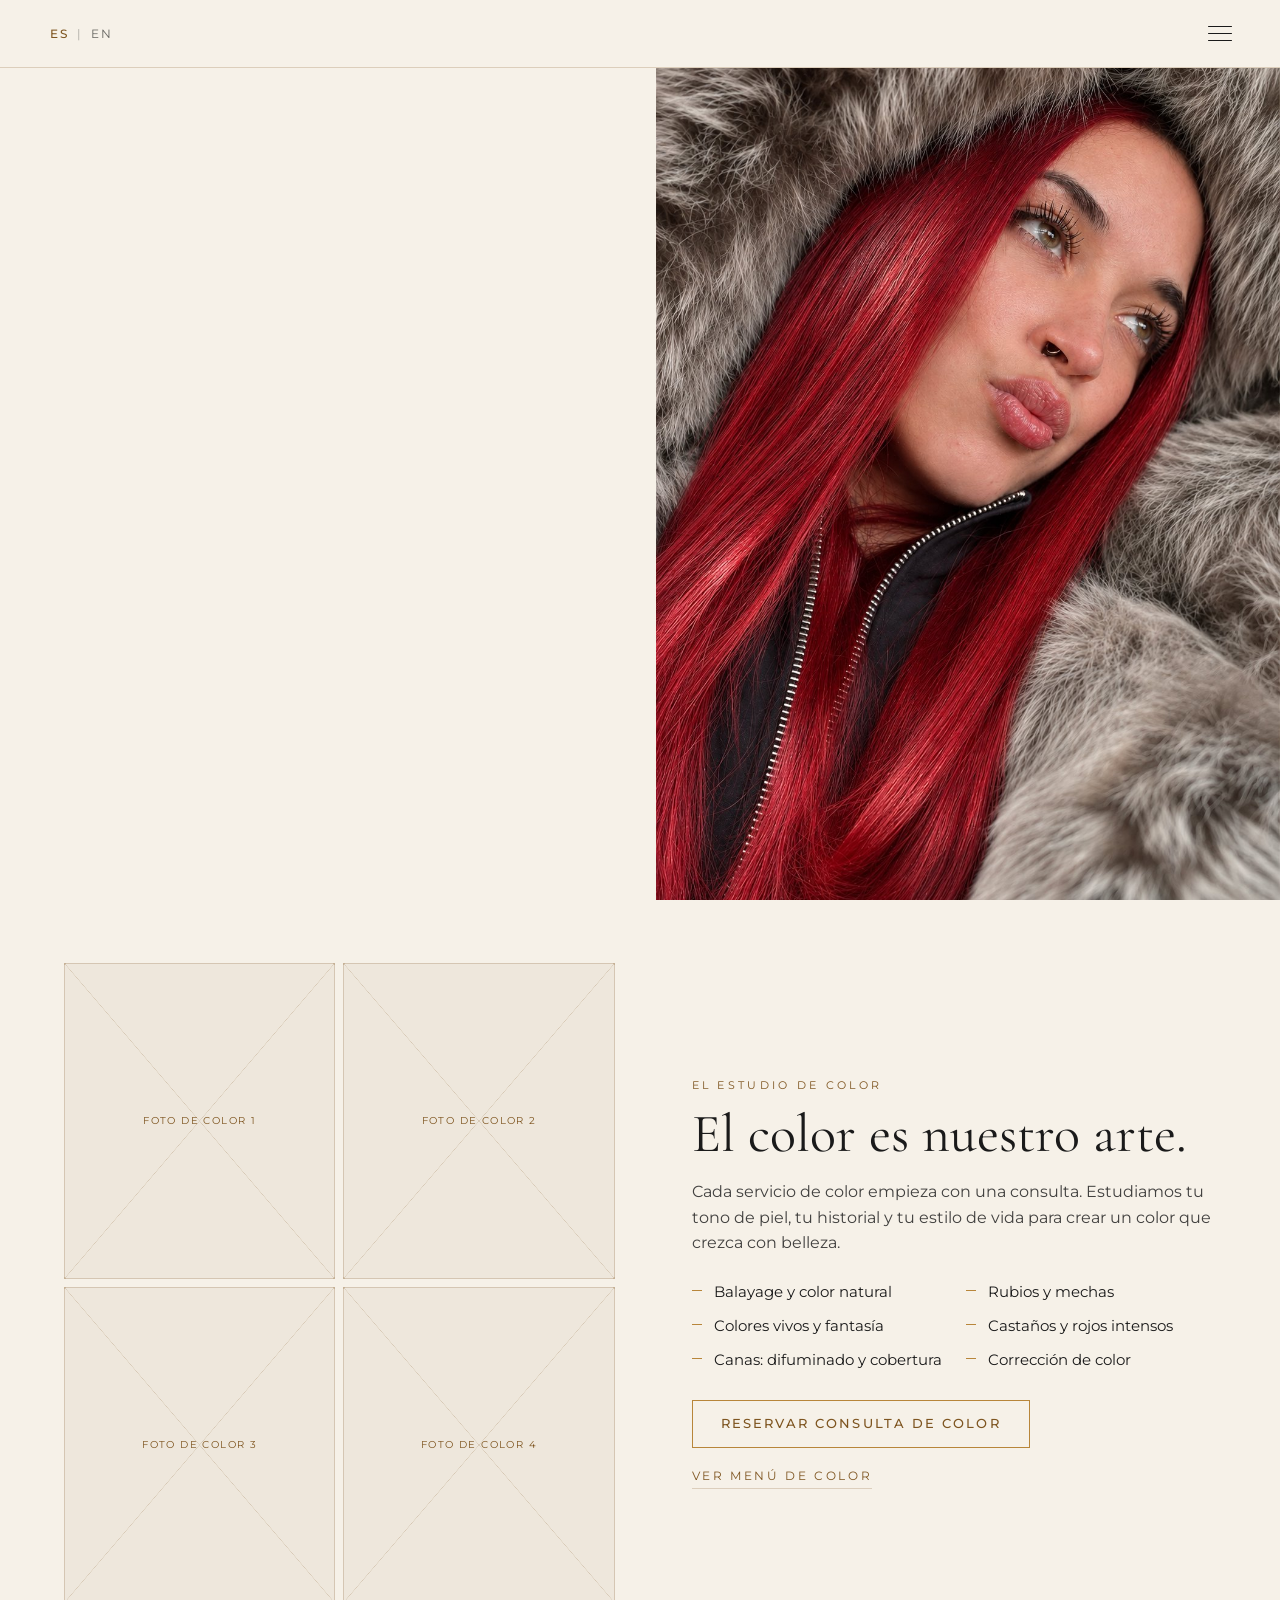
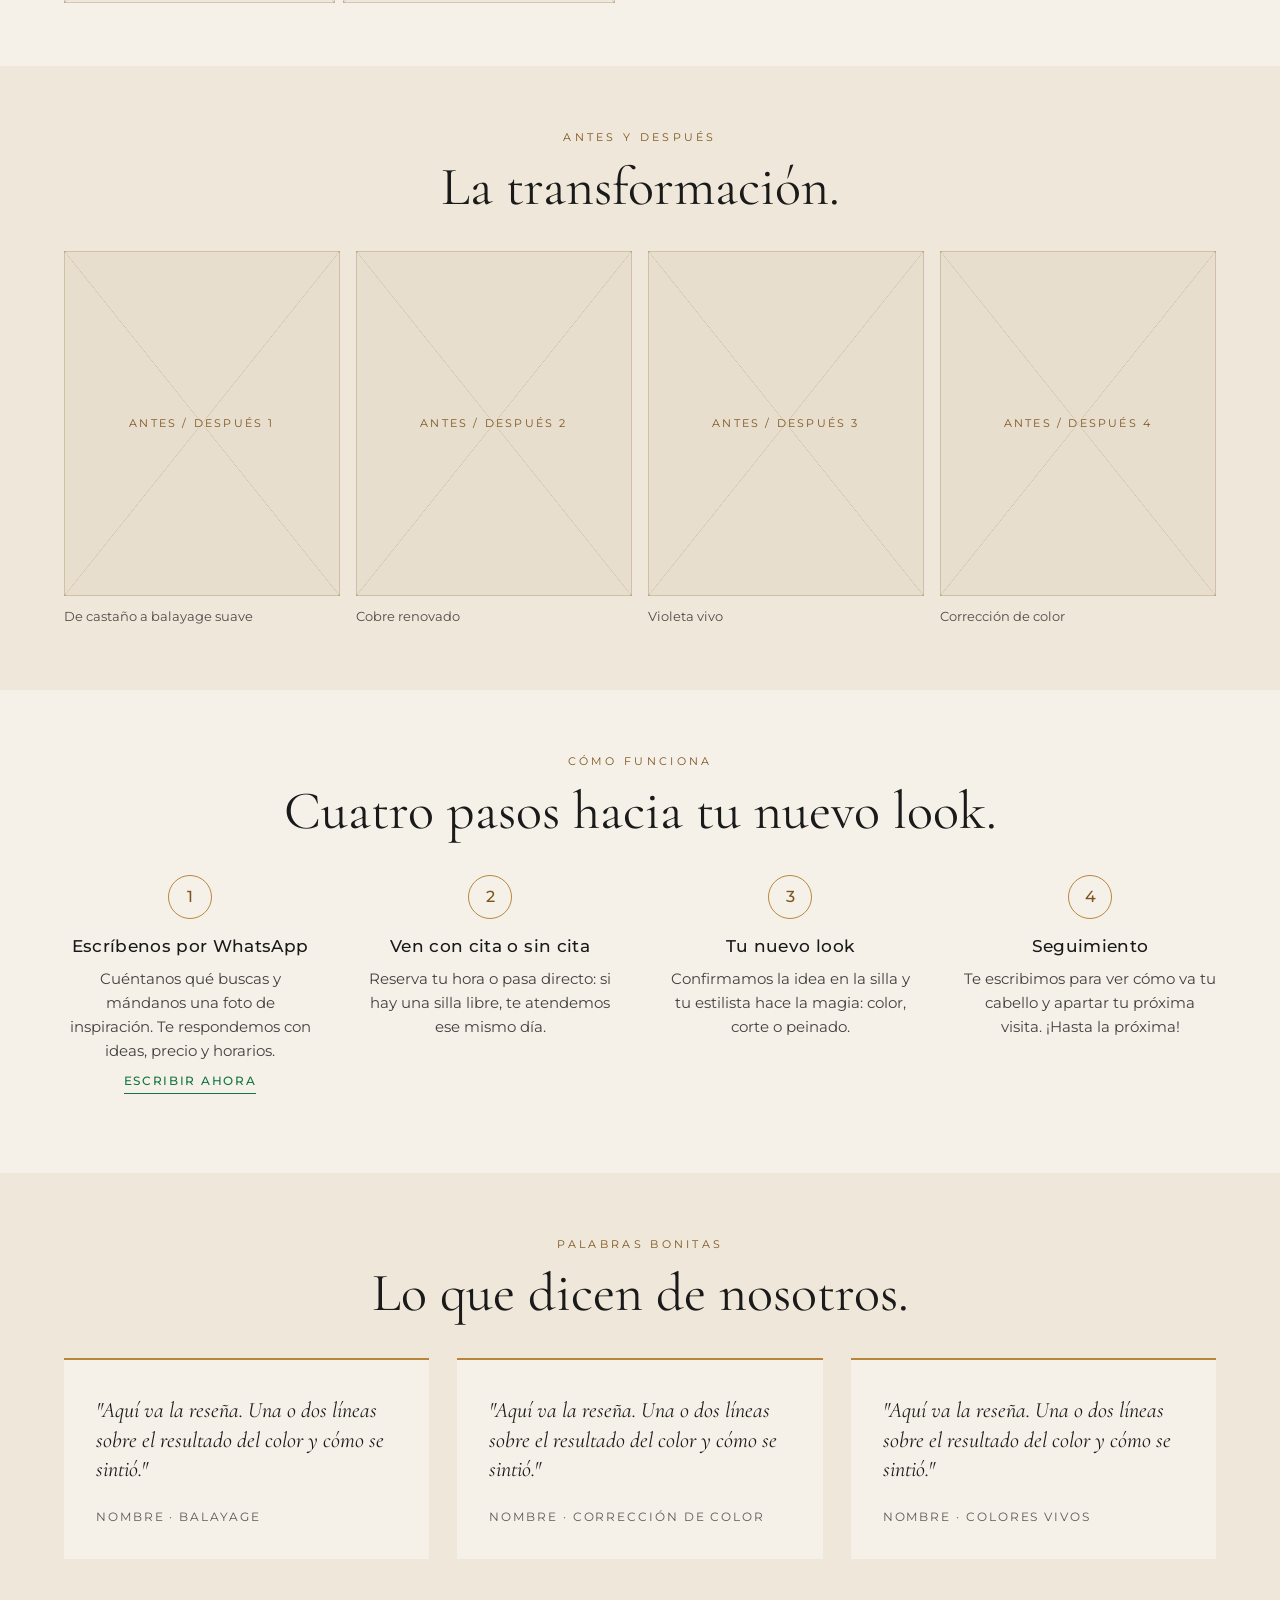
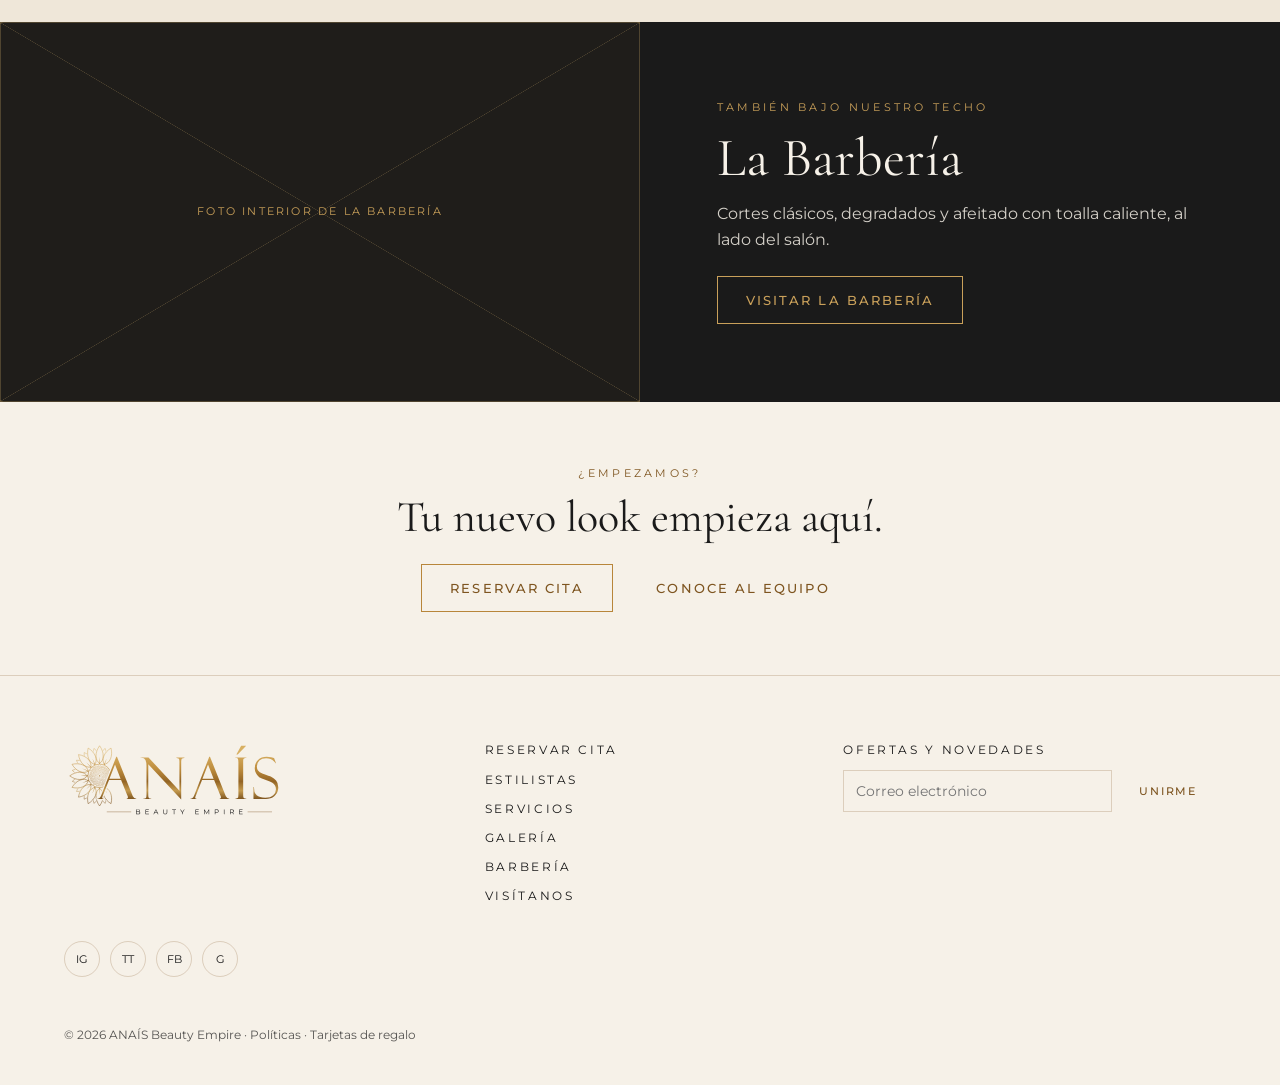
==== index.html @ 4b9b79dd "Hero photo rotation, nails gallery, even section spacing, notes removed - Salon hero: a cross-fading" ====
<!doctype html>
<html lang="es">
<head>
  <meta charset="utf-8">
  <meta name="viewport" content="width=device-width, initial-scale=1">
  <title>ANAÍS Beauty Empire</title>
  <link rel="icon" href="anais-icon-sunflower-gold-light-bg.svg" type="image/svg+xml">
  <link rel="preconnect" href="https://fonts.googleapis.com">
  <link rel="preconnect" href="https://fonts.gstatic.com" crossorigin>
  <link href="https://fonts.googleapis.com/css2?family=Cormorant+Garamond:ital,wght@0,400;0,500;1,400&family=Montserrat:wght@400;500&display=swap" rel="stylesheet">
  <link rel="stylesheet" href="css/site.css?v=2026-11-25-audit11">
  <link rel="stylesheet" href="css/sections.css?v=2026-11-25-audit11">
  <link rel="stylesheet" href="css/booking.css?v=2026-11-25-audit9">
  <link rel="stylesheet" href="css/wireframe.css">
  <link rel="stylesheet" href="css/intro.css?v=2026-11-25e">
  <script>
    // pick the language before anything paints (Spanish unless the visitor chose English)
    try { if (localStorage.getItem('anais-lang') === 'en') document.documentElement.lang = 'en'; } catch (e) {}
  </script>
</head>
<body class="intro-on">

  <!-- Entrance: a frame of gold flowers circles the screen and breathes while a gold sunflower
       turns in the centre and becomes the logo's sunflower; the frame parts, the sunflower
       settles into the header, and the ANAÍS logo writes itself in. -->
  <div class="intro" aria-hidden="true">
    <div class="intro__veil">
      <svg class="intro__meadow" preserveAspectRatio="xMidYMax slice"></svg>
    </div>
    <div class="intro__bloom">
      <img class="intro__bloom-photo" src="assets/flowers-photos/gold/sunflower-hero-rich.webp" alt="">
      <img class="intro__bloom-dark" src="anais-icon-sunflower-gold-dark-bg.svg" alt="">
      <img class="intro__bloom-light" src="anais-icon-sunflower-gold-light-bg.svg" alt="">
    </div>
  </div>
  <noscript><style>.intro { display: none; } body.intro-on { overflow: auto; } .hero__logo, .brand__word { -webkit-mask: none !important; mask: none !important; } .brand__icon { opacity: 0 !important; } .brand__flower { opacity: 1 !important; }</style></noscript>

  <!-- ================= HEADER =================
       ES | EN on the left, logo in the centre, menu button on the right.
       The menu slides in from the right, word by word, without covering the page. -->
  <header class="header">
    <div class="lang" role="group" aria-label="Idioma / Language">
      <button type="button" data-lang="es" aria-pressed="true">ES</button>
      <span class="lang__sep" aria-hidden="true">|</span>
      <button type="button" data-lang="en" aria-pressed="false">EN</button>
    </div>
    <a class="brand" href="#top" aria-label="ANAÍS">
      <!-- the official logo, in layers: the intro's sunflower lands on .brand__icon, which then
           turns into the logo's own sunflower while "ANAÍS" writes in over it -->
      <span class="brand__lockup only-salon">
        <img class="brand__icon" data-intro-slot src="anais-icon-sunflower-gold-light-bg.svg" alt="">
        <img class="brand__flower" src="anais-lockup-flower-gold-light-bg.svg" alt="">
        <img class="brand__word" src="anais-lockup-word-gold-light-bg.svg" alt="">
      </span>
      <span class="brand__placeholder only-barber" aria-hidden="true">Logo</span>
    </a>
    <button class="menu-btn" type="button" aria-expanded="false" aria-controls="menu" aria-label="Menú">
      <span class="menu-btn__bars" aria-hidden="true"></span>
    </button>
  </header>

  <nav class="menu" id="menu" aria-label="Menú">
    <a class="menu__book" href="#book" style="--i:0"><span lang="es">Reservar cita</span><span lang="en">Book appointment</span></a>
    <a class="only-salon" href="#stylists" style="--i:1"><span lang="es">Estilistas</span><span lang="en">Stylists</span></a>
    <a class="only-salon" href="#services" style="--i:2"><span lang="es">Servicios</span><span lang="en">Services</span></a>
    <a class="only-salon" href="#gallery" style="--i:3"><span lang="es">Galería</span><span lang="en">Gallery</span></a>
    <a class="only-barber" href="#barbers" style="--i:1"><span lang="es">Barberos</span><span lang="en">Barbers</span></a>
    <a class="only-barber" href="#barber-services" style="--i:2"><span lang="es">Servicios</span><span lang="en">Services</span></a>
    <a class="only-barber" href="#barber-gallery" style="--i:3"><span lang="es">Galería</span><span lang="en">Gallery</span></a>
    <a href="#visit" style="--i:4"><span lang="es">Visítanos</span><span lang="en">Visit us</span></a>
    <a class="only-salon menu__switch" href="#barbershop" style="--i:5"><span lang="es">Barbería</span><span lang="en">Barbershop</span></a>
    <a class="only-barber menu__switch" href="#salon" style="--i:5"><span lang="es">Salón</span><span lang="en">Salon</span></a>
  </nav>

  <!-- =========================================================
       SALON
       ========================================================= -->
  <main id="salon" data-mode-view="salon">

    <!-- PAGE: salon home -->
    <div class="page" data-page="salon">

    <!-- Hero -->
    <section class="hero hero--photo">
      <!-- the hero photos cross-fade, 3 seconds each (css/sections.css: hero-swap-*) -->
      <div class="hero__slides">
        <img class="hero__photo hero__photo--red" src="assets/photos/hero-red.jpg" width="1027" height="1532" fetchpriority="high"
             alt="Clienta con cabello rojo vivo, liso y largo / Client with long, sleek vivid red hair">
        <img class="hero__photo hero__photo--silver" src="assets/photos/hero-silver.jpg" width="1117" height="1408"
             alt="Clienta con ondas largas en plateado azulado / Client with long silver-blue waves">
        <img class="hero__photo hero__photo--blonde" src="assets/photos/hero-blonde.jpg" width="1200" height="2145"
             alt="Clienta con ondas largas en rubio claro / Client with long, light blonde waves">
        <img class="hero__photo hero__photo--waves" src="assets/photos/hero-salon-curls.jpg" width="1086" height="1448"
             alt="Clienta en el salón con ondas grandes en rubio miel / Salon client with big honey-blonde waves">
      </div>
      <p class="hero__lede"><span lang="es">La belleza, en plena flor.</span><span lang="en">Beauty, in full bloom.</span></p>
      <p class="hero__sub">
        <span lang="es">Un salón especializado en color: balayage, rubios, colores vivos y corrección de color, y además cada corte, tratamiento y peinado.</span>
        <span lang="en">A color-first salon: balayage, blonding, vivids and color correction, plus every cut, treatment and finish in between.</span>
      </p>
      <!-- "Reservar cita" is the main button (gold outline); the second one is plain.
           WhatsApp is the floating button at the bottom right. -->
      <div class="hero__ctas">
        <a class="btn btn--key" href="#book"><span lang="es">Reservar cita</span><span lang="en">Book an appointment</span></a>
        <a class="btn" href="#stylists"><span lang="es">Conoce a las estilistas</span><span lang="en">Meet the stylists</span></a>
      </div>
    </section>

    <!-- Color Studio: the main service -->
    <section class="sec" id="color">
      <div class="split">
        <div class="collage">
          <div class="ph"><span lang="es">Foto de color 1</span><span lang="en">Color photo 1</span></div>
          <div class="ph"><span lang="es">Foto de color 2</span><span lang="en">Color photo 2</span></div>
          <div class="ph"><span lang="es">Foto de color 3</span><span lang="en">Color photo 3</span></div>
          <div class="ph"><span lang="es">Foto de color 4</span><span lang="en">Color photo 4</span></div>
        </div>
        <div class="split__text">
          <p class="eyebrow"><span lang="es">El Estudio de Color</span><span lang="en">The Color Studio</span></p>
          <h2><span lang="es">El color es nuestro arte.</span><span lang="en">Color is our craft.</span></h2>
          <p class="lede">
            <span lang="es">Cada servicio de color empieza con una consulta. Estudiamos tu tono de piel, tu historial y tu estilo de vida para crear un color que crezca con belleza.</span>
            <span lang="en">Every color service starts with a consultation. We read your skin tone, your history and how you live with your hair, then build color that grows out beautifully.</span>
          </p>
          <ul class="checks">
            <li><span lang="es">Balayage y color natural</span><span lang="en">Balayage &amp; lived-in color</span></li>
            <li><span lang="es">Rubios y mechas</span><span lang="en">Blonding &amp; foil highlights</span></li>
            <li><span lang="es">Colores vivos y fantasía</span><span lang="en">Vivid &amp; fashion color</span></li>
            <li><span lang="es">Castaños y rojos intensos</span><span lang="en">Rich brunettes &amp; reds</span></li>
            <li><span lang="es">Canas: difuminado y cobertura</span><span lang="en">Grey blending &amp; coverage</span></li>
            <li><span lang="es">Corrección de color</span><span lang="en">Color correction</span></li>
          </ul>
          <div class="row">
            <a class="btn btn--key" href="#book"><span lang="es">Reservar consulta de color</span><span lang="en">Book a color consultation</span></a>
            <a class="link" href="#menu-color"><span lang="es">Ver menú de color</span><span lang="en">See color menu</span></a>
          </div>
        </div>
      </div>
    </section>

    <!-- Before / after -->
    <section class="sec sec--band" id="before-after">
      <div class="sec-head">
        <p class="eyebrow"><span lang="es">Antes y después</span><span lang="en">Before &amp; after</span></p>
        <h2><span lang="es">La transformación.</span><span lang="en">The transformation.</span></h2>
      </div>
      <div class="ba">
        <figure><div class="ph ph--square"><span lang="es">Antes / después 1</span><span lang="en">Before / after 1</span></div><figcaption><span lang="es">De castaño a balayage suave</span><span lang="en">Brunette to soft balayage</span></figcaption></figure>
        <figure><div class="ph ph--square"><span lang="es">Antes / después 2</span><span lang="en">Before / after 2</span></div><figcaption><span lang="es">Cobre renovado</span><span lang="en">Copper refresh</span></figcaption></figure>
        <figure><div class="ph ph--square"><span lang="es">Antes / después 3</span><span lang="en">Before / after 3</span></div><figcaption><span lang="es">Violeta vivo</span><span lang="en">Vivid violet</span></figcaption></figure>
        <figure><div class="ph ph--square"><span lang="es">Antes / después 4</span><span lang="en">Before / after 4</span></div><figcaption><span lang="es">Corrección de color</span><span lang="en">Color correction</span></figcaption></figure>
      </div>
    </section>

    <!-- How it works: four steps, from the first WhatsApp message to the follow-up -->
    <section class="sec" id="how-it-works">
      <div class="sec-head">
        <p class="eyebrow"><span lang="es">Cómo funciona</span><span lang="en">How it works</span></p>
        <h2><span lang="es">Cuatro pasos hacia tu nuevo look.</span><span lang="en">Four steps to your new look.</span></h2>
      </div>
      <ol class="steps steps--4">
        <li><span class="steps__n">1</span>
          <h3><span lang="es">Escríbenos por WhatsApp</span><span lang="en">Message us on WhatsApp</span></h3>
          <p><span lang="es">Cuéntanos qué buscas y mándanos una foto de inspiración. Te respondemos con ideas, precio y horarios.</span><span lang="en">Tell us what you have in mind and send an inspiration photo. We reply with ideas, pricing and times.</span>
            <a class="steps__link" href="https://wa.me/15550100000" data-wa-main target="_blank" rel="noopener"><span lang="es">Escribir ahora</span><span lang="en">Message now</span></a></p></li>
        <li><span class="steps__n">2</span>
          <h3><span lang="es">Ven con cita o sin cita</span><span lang="en">Come in, booked or walk-in</span></h3>
          <p><span lang="es">Reserva tu hora o pasa directo: si hay una silla libre, te atendemos ese mismo día.</span><span lang="en">Book a time or just drop by: if a chair is free, we'll take you that same day.</span></p></li>
        <li><span class="steps__n">3</span>
          <h3><span lang="es">Tu nuevo look</span><span lang="en">Your new look</span></h3>
          <p><span lang="es">Confirmamos la idea en la silla y tu estilista hace la magia: color, corte o peinado.</span><span lang="en">We confirm the plan in the chair, then your stylist works the magic: color, cut or style.</span></p></li>
        <li><span class="steps__n">4</span>
          <h3><span lang="es">Seguimiento</span><span lang="en">Follow-up</span></h3>
          <p><span lang="es">Te escribimos para ver cómo va tu cabello y apartar tu próxima visita. ¡Hasta la próxima!</span><span lang="en">We check in on how your hair is doing and set up your next visit. See you next time!</span></p></li>
      </ol>
    </section>

    <!-- Testimonials -->
    <section class="sec sec--band">
      <div class="sec-head">
        <p class="eyebrow"><span lang="es">Palabras bonitas</span><span lang="en">Kind words</span></p>
        <h2><span lang="es">Lo que dicen de nosotros.</span><span lang="en">What people say about us.</span></h2>
      </div>
      <div class="quotes">
        <blockquote><p><span lang="es">"Aquí va la reseña. Una o dos líneas sobre el resultado del color y cómo se sintió."</span><span lang="en">"Review text goes here. One or two lines about the color result and how they felt."</span></p><cite><span lang="es">Nombre</span><span lang="en">Guest name</span> · Balayage</cite></blockquote>
        <blockquote><p><span lang="es">"Aquí va la reseña. Una o dos líneas sobre el resultado del color y cómo se sintió."</span><span lang="en">"Review text goes here. One or two lines about the color result and how they felt."</span></p><cite><span lang="es">Nombre · Corrección de color</span><span lang="en">Guest name · Color correction</span></cite></blockquote>
        <blockquote><p><span lang="es">"Aquí va la reseña. Una o dos líneas sobre el resultado del color y cómo se sintió."</span><span lang="en">"Review text goes here. One or two lines about the color result and how they felt."</span></p><cite><span lang="es">Nombre · Colores vivos</span><span lang="en">Guest name · Vivids</span></cite></blockquote>
      </div>
    </section>

    <!-- Cross-link to the barbershop -->
    <section class="crosslink">
      <div class="ph ph--wide"><span lang="es">Foto interior de la barbería</span><span lang="en">Barbershop interior photo</span></div>
      <div class="crosslink__text">
        <p class="eyebrow"><span lang="es">También bajo nuestro techo</span><span lang="en">Also under our roof</span></p>
        <h2><span lang="es">La Barbería</span><span lang="en">The Barbershop</span></h2>
        <p><span lang="es">Cortes clásicos, degradados y afeitado con toalla caliente, al lado del salón.</span><span lang="en">Classic cuts, fades and hot-towel shaves, next door to the salon.</span></p>
        <a class="btn" href="#barbershop"><span lang="es">Visitar la barbería</span><span lang="en">Visit the barbershop</span></a>
      </div>
    </section>

    <!-- Closing: the same pair of buttons as the hero (book is the main one, gold outline;
         WhatsApp is the floating button) -->
    <section class="sec closing">
      <div class="sec-head">
        <p class="eyebrow"><span lang="es">¿Empezamos?</span><span lang="en">Shall we start?</span></p>
        <h2><span lang="es">Tu nuevo look empieza aquí.</span><span lang="en">Your new look starts here.</span></h2>
      </div>
      <div class="closing__ctas">
        <a class="btn btn--key" href="#book"><span lang="es">Reservar cita</span><span lang="en">Book an appointment</span></a>
        <a class="btn" href="#stylists"><span lang="es">Conoce al equipo</span><span lang="en">Meet the team</span></a>
      </div>
    </section>
    </div>

    <!-- PAGE: Stylists -->
    <section class="page sec" id="stylists" data-page="stylists">
      <div class="sec-head">
        <p class="eyebrow"><span lang="es">Estilistas</span><span lang="en">Stylists</span></p>
        <h2><span lang="es">Conoce al equipo.</span><span lang="en">Meet the team.</span></h2>
        <p class="lede"><span lang="es">Especialistas en color, corte y peinado. Reserva con quien ya conoces o deja que te recomendemos.</span><span lang="en">Colorists, cutters and finishers. Book with someone you know, or let us match you.</span></p>
      </div>
      <div class="people">
        <article class="person" data-staff="s1" data-whatsapp="15550100001" data-profile="stylist-1">
          <a class="person__link" href="#stylist-1">
            <div class="ph ph--portrait"><span lang="es">Retrato</span><span lang="en">Portrait</span></div>
            <h3><span lang="es">Estilista 1</span><span lang="en">Stylist 1</span></h3>
          </a>
          <!-- shown on the profile page (built by js/site.js) -->
          <div class="person__details" hidden>
            <p class="person__role"><span lang="es">Dueña y Directora de Color</span><span lang="en">Owner &amp; Color Director</span></p>
            <ul class="tags"><li>Balayage</li><li><span lang="es">Correcciones</span><span lang="en">Corrections</span></li></ul>
            <p class="person__bio"><span lang="es">Biografía breve: años de experiencia, en qué se especializa y el trabajo que más le gusta hacer.</span><span lang="en">Short bio: years of experience, specialties and the work they love most.</span></p>
          </div>
        </article>
        <article class="person" data-staff="s2" data-whatsapp="15550100002" data-profile="stylist-2">
          <a class="person__link" href="#stylist-2">
            <div class="ph ph--portrait"><span lang="es">Retrato</span><span lang="en">Portrait</span></div>
            <h3><span lang="es">Estilista 2</span><span lang="en">Stylist 2</span></h3>
          </a>
          <!-- shown on the profile page (built by js/site.js) -->
          <div class="person__details" hidden>
            <p class="person__role"><span lang="es">Colorista Sénior</span><span lang="en">Senior Colorist</span></p>
            <ul class="tags"><li><span lang="es">Rubios</span><span lang="en">Blonding</span></li><li><span lang="es">Canas</span><span lang="en">Grey blending</span></li></ul>
            <p class="person__bio"><span lang="es">Biografía breve: años de experiencia, en qué se especializa y el trabajo que más le gusta hacer.</span><span lang="en">Short bio: years of experience, specialties and the work they love most.</span></p>
          </div>
        </article>
        <article class="person" data-staff="s3" data-whatsapp="15550100003" data-profile="stylist-3">
          <a class="person__link" href="#stylist-3">
            <div class="ph ph--portrait"><span lang="es">Retrato</span><span lang="en">Portrait</span></div>
            <h3><span lang="es">Estilista 3</span><span lang="en">Stylist 3</span></h3>
          </a>
          <!-- shown on the profile page (built by js/site.js) -->
          <div class="person__details" hidden>
            <p class="person__role"><span lang="es">Especialista en Colores Vivos</span><span lang="en">Vivid Color Specialist</span></p>
            <ul class="tags"><li><span lang="es">Colores vivos</span><span lang="en">Vivids</span></li><li><span lang="es">Cortes creativos</span><span lang="en">Creative cuts</span></li></ul>
            <p class="person__bio"><span lang="es">Biografía breve: años de experiencia, en qué se especializa y el trabajo que más le gusta hacer.</span><span lang="en">Short bio: years of experience, specialties and the work they love most.</span></p>
          </div>
        </article>
        <article class="person" data-staff="s4" data-whatsapp="15550100004" data-profile="stylist-4">
          <a class="person__link" href="#stylist-4">
            <div class="ph ph--portrait"><span lang="es">Retrato</span><span lang="en">Portrait</span></div>
            <h3><span lang="es">Estilista 4</span><span lang="en">Stylist 4</span></h3>
          </a>
          <!-- shown on the profile page (built by js/site.js) -->
          <div class="person__details" hidden>
            <p class="person__role"><span lang="es">Estilista</span><span lang="en">Stylist</span></p>
            <ul class="tags"><li><span lang="es">Cortes</span><span lang="en">Cuts</span></li><li><span lang="es">Extensiones</span><span lang="en">Extensions</span></li></ul>
            <p class="person__bio"><span lang="es">Biografía breve: años de experiencia, en qué se especializa y el trabajo que más le gusta hacer.</span><span lang="en">Short bio: years of experience, specialties and the work they love most.</span></p>
          </div>
        </article>
      </div>
    </section>

    <!-- PAGE: Services -->
    <section class="page sec" id="services" data-page="services">
      <div class="sec-head">
        <p class="eyebrow"><span lang="es">Servicios</span><span lang="en">Services</span></p>
        <h2><span lang="es">El menú completo.</span><span lang="en">The full menu.</span></h2>
        <p class="lede"><span lang="es">Nos especializamos en colores únicos, creados solo para ti, y somos un salón completo: cortes, tratamientos, peinados y uñas.</span><span lang="en">We specialize in one-of-a-kind hair color made just for you, and we're a full-service salon: cuts, treatments, styling and nails.</span></p>
        <p class="svc-call"><a href="https://wa.me/15550100000" data-wa-desk target="_blank" rel="noopener"><svg aria-hidden="true" viewBox="0 0 24 24" width="16" height="16"><use href="#icon-whatsapp"/></svg><span lang="es">Pregunta precios por WhatsApp</span><span lang="en">Ask for prices on WhatsApp</span></a></p>
      </div>

      <div class="svc-menu">
        <details id="menu-color" class="svc-menu__cat svc-menu__cat--feature">
          <summary><h3>Color <span class="badge"><span lang="es">Especialidad</span><span lang="en">Signature</span></span></h3><span class="svc-menu__desc"><span lang="es">Balayage, mechas, colores vivos, canas y corrección</span><span lang="en">Balayage, highlights, vivids, greys and correction</span></span></summary>
          <ul class="svc">
            <li><span><span lang="es">Consulta de color</span><span lang="en">Color consultation</span></span><b><span lang="es">Gratis</span><span lang="en">Free</span></b></li>
            <li><span><span lang="es">Balayage y color natural</span><span lang="en">Balayage &amp; lived-in color</span></span></li>
            <li><details class="svc-sub"><summary><span><span lang="es">Mechas</span><span lang="en">Highlights</span></span><small>2</small></summary><ul><li><span lang="es">Completas</span><span lang="en">Full</span></li><li><span lang="es">Parciales</span><span lang="en">Partial</span></li></ul></details></li>
            <li><span><span lang="es">Colores vivos y fantasía</span><span lang="en">Vivid &amp; fashion color</span></span></li>
            <li><details class="svc-sub"><summary><span><span lang="es">Tinte</span><span lang="en">All-over color</span></span><small>2</small></summary><ul><li><span lang="es">Un solo proceso</span><span lang="en">Single process</span></li><li><span lang="es">Retoque de raíz</span><span lang="en">Root touch-up</span></li></ul></details></li>
            <li><details class="svc-sub"><summary><span><span lang="es">Canas</span><span lang="en">Grey hair</span></span><small>2</small></summary><ul><li><span lang="es">Difuminado</span><span lang="en">Blending</span></li><li><span lang="es">Cobertura</span><span lang="en">Coverage</span></li></ul></details></li>
            <li><span><span lang="es">Gloss y matizador</span><span lang="en">Gloss &amp; toner</span></span></li>
            <li><span><span lang="es">Corrección de color</span><span lang="en">Color correction</span></span></li>
          </ul>
        </details>
        <details id="menu-cuts" class="svc-menu__cat">
          <summary><h3><span lang="es">Cortes y peinados</span><span lang="en">Cuts &amp; styling</span></h3><span class="svc-menu__desc"><span lang="es">Cortes, secados, silk press, novias y eventos</span><span lang="en">Cuts, blowouts, silk press, bridal and events</span></span></summary>
          <ul class="svc">
            <li><details class="svc-sub"><summary><span><span lang="es">Cortes</span><span lang="en">Cuts</span></span><small>4</small></summary><ul><li><span lang="es">Dama</span><span lang="en">Women's</span></li><li><span lang="es">Caballero</span><span lang="en">Men's</span></li><li><span lang="es">Infantil (menores de 12)</span><span lang="en">Kids (under 12)</span></li><li><span lang="es">Flequillo</span><span lang="en">Bang trim</span></li></ul></details></li>
            <li><span><span lang="es">Secado (blower)</span><span lang="en">Blowout</span></span></li>
            <li><span>Silk press</span></li>
            <li><details class="svc-sub"><summary><span><span lang="es">Novias y eventos</span><span lang="en">Bridal &amp; events</span></span><small>3</small></summary><ul><li><span lang="es">Recogido o peinado de evento</span><span lang="en">Updo or event styling</span></li><li><span lang="es">Prueba de novia</span><span lang="en">Bridal trial</span></li><li><span lang="es">Peinado de boda</span><span lang="en">Wedding-day hair</span></li></ul></details></li>
          </ul>
        </details>
        <details id="menu-treatments" class="svc-menu__cat">
          <summary><h3><span lang="es">Tratamientos y textura</span><span lang="en">Treatments &amp; texture</span></h3><span class="svc-menu__desc"><span lang="es">Reparación, hidratación, keratina, rizos y alisados</span><span lang="en">Repair, hydration, keratin, curls and smoothing</span></span></summary>
          <ul class="svc">
            <li><details class="svc-sub"><summary><span><span lang="es">Tratamientos</span><span lang="en">Treatments</span></span><small>3</small></summary><ul><li><span lang="es">Reparador</span><span lang="en">Bond repair</span></li><li><span lang="es">Hidratación profunda</span><span lang="en">Deep conditioning</span></li><li><span lang="es">Cuero cabelludo</span><span lang="en">Scalp</span></li></ul></details></li>
            <li><details class="svc-sub"><summary><span><span lang="es">Alisados</span><span lang="en">Smoothing</span></span><small>2</small></summary><ul><li><span lang="es">Keratina</span><span lang="en">Keratin</span></li><li><span lang="es">Alisado químico (relaxer)</span><span lang="en">Relaxer</span></li></ul></details></li>
            <li><details class="svc-sub"><summary><span><span lang="es">Rizos y ondas</span><span lang="en">Curls &amp; waves</span></span><small>2</small></summary><ul><li><span lang="es">Permanente / ondulado</span><span lang="en">Perm / body wave</span></li><li><span lang="es">Corte y definición de rizos</span><span lang="en">Curl cut &amp; define</span></li></ul></details></li>
          </ul>
        </details>
        <details id="menu-extensions" class="svc-menu__cat">
          <summary><h3><span lang="es">Extensiones</span><span lang="en">Extensions</span></h3><span class="svc-menu__desc"><span lang="es">Tape-in, cortinas cosidas a mano y mantenimiento</span><span lang="en">Tape-in, hand-tied wefts and maintenance</span></span></summary>
          <ul class="svc">
            <li><span><span lang="es">Consulta de extensiones</span><span lang="en">Extension consultation</span></span><b><span lang="es">Gratis</span><span lang="en">Free</span></b></li>
            <li><details class="svc-sub"><summary><span><span lang="es">Tipos de extensiones</span><span lang="en">Extension methods</span></span><small>2</small></summary><ul><li>Tape-in</li><li><span lang="es">Cortinas cosidas a mano</span><span lang="en">Hand-tied wefts</span></li></ul></details></li>
            <li><span><span lang="es">Mantenimiento</span><span lang="en">Move-up / maintenance</span></span></li>
          </ul>
        </details>
        <details id="menu-nails" class="svc-menu__cat">
          <summary><h3><span lang="es">Uñas: manos y pies</span><span lang="en">Nails: hands &amp; feet</span></h3><span class="svc-menu__desc"><span lang="es">Manicura, pedicura, gel, acrílico y diseños</span><span lang="en">Manicures, pedicures, gel, acrylic and nail art</span></span></summary>
          <ul class="svc">
            <li><details class="svc-sub"><summary><span><span lang="es">Manos</span><span lang="en">Hands</span></span><small>3</small></summary><ul><li><span lang="es">Manicura clásica</span><span lang="en">Classic manicure</span></li><li><span lang="es">Manicura en gel</span><span lang="en">Gel manicure</span></li><li><span lang="es">Acrílicas: set completo y relleno</span><span lang="en">Acrylic: full set &amp; fill</span></li></ul></details></li>
            <li><details class="svc-sub"><summary><span><span lang="es">Pies</span><span lang="en">Feet</span></span><small>3</small></summary><ul><li><span lang="es">Pedicura clásica</span><span lang="en">Classic pedicure</span></li><li><span lang="es">Pedicura spa</span><span lang="en">Spa pedicure</span></li><li><span lang="es">Pedicura en gel</span><span lang="en">Gel pedicure</span></li></ul></details></li>
            <li><span><span lang="es">Diseño de uñas (nail art)</span><span lang="en">Nail art</span></span></li>
            <li><span><span lang="es">Retiro de gel o acrílico</span><span lang="en">Gel or acrylic removal</span></span></li>
          </ul>
        </details>
        <details id="menu-brows" class="svc-menu__cat">
          <summary><h3><span lang="es">Cejas y pestañas</span><span lang="en">Brows &amp; lashes</span></h3><span class="svc-menu__desc"><span lang="es">Diseño y tinte</span><span lang="en">Shaping and tinting</span></span></summary>
          <ul class="svc">
            <li><span><span lang="es">Diseño de cejas</span><span lang="en">Brow shaping</span></span></li>
            <li><details class="svc-sub"><summary><span><span lang="es">Tinte</span><span lang="en">Tint</span></span><small>2</small></summary><ul><li><span lang="es">Cejas</span><span lang="en">Brows</span></li><li><span lang="es">Pestañas</span><span lang="en">Lashes</span></li></ul></details></li>
          </ul>
        </details>
      </div>
    </section>

    <!-- PAGE: Gallery -->
    <section class="page sec" id="gallery" data-page="gallery">
      <div class="sec-head">
        <p class="eyebrow"><span lang="es">Galería</span><span lang="en">Gallery</span></p>
        <h2><span lang="es">Trabajos recientes.</span><span lang="en">Recent work.</span></h2>
      </div>
      <!-- chips filter the gallery by data-cat (js/gallery.js). A tile can carry several words,
           e.g. data-cat="hair blonde". A chip only shows when at least one tile carries its word,
           so every chip on screen does something: today that is All, Hair and Nails. The colour
           chips appear on their own once hair photos are tagged blonde / brunette / vivid /
           correction / cut. -->
      <div class="chips" data-gallery-filter>
        <button type="button" class="chip is-on" data-filter="all" aria-pressed="true"><span lang="es">Todo</span><span lang="en">All</span></button>
        <button type="button" class="chip" data-filter="hair" aria-pressed="false"><span lang="es">Cabello</span><span lang="en">Hair</span></button>
        <button type="button" class="chip" data-filter="blonde" aria-pressed="false"><span lang="es">Rubios</span><span lang="en">Blonde</span></button>
        <button type="button" class="chip" data-filter="brunette" aria-pressed="false"><span lang="es">Castaños</span><span lang="en">Brunette</span></button>
        <button type="button" class="chip" data-filter="vivid" aria-pressed="false"><span lang="es">Vivos</span><span lang="en">Vivid</span></button>
        <button type="button" class="chip" data-filter="correction" aria-pressed="false"><span lang="es">Correcciones</span><span lang="en">Corrections</span></button>
        <button type="button" class="chip" data-filter="cut" aria-pressed="false"><span lang="es">Cortes</span><span lang="en">Cuts</span></button>
        <button type="button" class="chip" data-filter="nails" aria-pressed="false"><span lang="es">Uñas</span><span lang="en">Nails</span></button>
      </div>
      <!-- A tile can hold several photos of the same work; they take turns every 3 seconds
           (js/gallery.js). Photos: assets/gallery/, web copies of photos/facebook/. -->
      <div class="gallery">
        <figure class="shot" data-cat="nails">
          <img class="is-on" src="assets/gallery/nails-129.jpg" alt="Uñas largas nude con punta francesa plateada / Long nude nails with silver French tips" loading="lazy">
          <img src="assets/gallery/nails-130.jpg" alt="" loading="lazy">
        </figure>
        <figure class="shot" data-cat="nails">
          <img class="is-on" src="assets/gallery/nails-355.jpg" alt="Uñas naranja neón con plateado y cristales / Neon orange nails with silver glitter and crystals" loading="lazy">
          <img src="assets/gallery/nails-357.jpg" alt="" loading="lazy">
        </figure>
        <figure class="shot" data-cat="nails">
          <img class="is-on" src="assets/gallery/nails-354.jpg" alt="Uñas azul eléctrico con una uña brillante / Electric blue nails with a glitter accent" loading="lazy">
          <img src="assets/gallery/nails-359.jpg" alt="" loading="lazy">
          <img src="assets/gallery/nails-350.jpg" alt="" loading="lazy">
        </figure>
        <figure class="shot" data-cat="nails">
          <img class="is-on" src="assets/gallery/nails-361.jpg" alt="Uñas rosa salmón con una uña plateada / Salmon pink nails with a silver accent" loading="lazy">
        </figure>
        <figure class="shot" data-cat="nails">
          <img class="is-on" src="assets/gallery/nails-343.jpg" alt="Uñas blancas cuadradas / Square white nails" loading="lazy">
        </figure>
        <figure class="shot" data-cat="nails">
          <img class="is-on" src="assets/gallery/nails-059.jpg" alt="Uñas cortas rosa pálido / Short pale pink nails" loading="lazy">
        </figure>
        <div class="ph ph--square" data-cat="hair">Foto</div><div class="ph ph--square" data-cat="hair">Foto</div><div class="ph ph--square" data-cat="hair">Foto</div>
      </div>
      <div class="row row--center"><a class="link" href="#gallery"><span lang="es">Síguenos en Instagram</span><span lang="en">Follow us on Instagram</span></a></div>
    </section>

  </main>

  <!-- =========================================================
       BARBERSHOP
       ========================================================= -->
  <main id="barbershop" data-mode-view="barber" hidden>

    <!-- PAGE: barbershop home -->
    <div class="page" data-page="barbershop">

    <section class="hero hero--barber">
      <div class="logo-slot"><span lang="es">Logo de la barbería</span><span lang="en">Barbershop logo</span> <small><span lang="es">próximamente</span><span lang="en">coming soon</span></small></div>
      <p class="hero__lede"><span lang="es">Cortes precisos. Degradados limpios. Toallas calientes.</span><span lang="en">Sharp cuts. Clean fades. Hot towels.</span></p>
      <p class="hero__sub">
        <span lang="es">La barbería de ANAÍS. Cortes clásicos y modernos, barba y afeitado con navaja.</span>
        <span lang="en">The barbershop at ANAÍS. Classic and modern cuts, beard work and straight-razor shaves.</span>
      </p>
      <div class="hero__ctas">
        <a class="btn btn--key" href="#book"><span lang="es">Reservar silla</span><span lang="en">Book a chair</span></a>
        <a class="btn" href="#barbers"><span lang="es">Conoce a los barberos</span><span lang="en">Meet the barbers</span></a>
      </div>
    </section>

    <!-- How it works: the same four steps as the salon -->
    <section class="sec" id="barber-how">
      <div class="sec-head">
        <p class="eyebrow"><span lang="es">Cómo funciona</span><span lang="en">How it works</span></p>
        <h2><span lang="es">Cuatro pasos hacia tu corte.</span><span lang="en">Four steps to your cut.</span></h2>
      </div>
      <ol class="steps steps--4">
        <li><span class="steps__n">1</span>
          <h3><span lang="es">Escríbenos por WhatsApp</span><span lang="en">Message us on WhatsApp</span></h3>
          <p><span lang="es">Dinos qué corte buscas o mándanos una foto. Te respondemos con ideas, precio y horarios.</span><span lang="en">Tell us the cut you're after, or send a photo. We reply with ideas, pricing and times.</span>
            <a class="steps__link" href="https://wa.me/15550100010" data-wa-desk="hello" target="_blank" rel="noopener"><span lang="es">Escribir ahora</span><span lang="en">Message now</span></a></p></li>
        <li><span class="steps__n">2</span>
          <h3><span lang="es">Ven con cita o sin cita</span><span lang="en">Come in, booked or walk-in</span></h3>
          <p><span lang="es">Reserva tu silla o pasa directo: si hay una libre, te atendemos ese mismo día.</span><span lang="en">Book a chair or just drop by: if one is free, we'll take you that same day.</span></p></li>
        <li><span class="steps__n">3</span>
          <h3><span lang="es">Tu nuevo look</span><span lang="en">Your new look</span></h3>
          <p><span lang="es">Confirmamos la idea en la silla y tu barbero hace el resto: corte, barba o afeitado.</span><span lang="en">We confirm the plan in the chair, then your barber does the rest: cut, beard or shave.</span></p></li>
        <li><span class="steps__n">4</span>
          <h3><span lang="es">Seguimiento</span><span lang="en">Follow-up</span></h3>
          <p><span lang="es">Te escribimos para apartar tu próxima visita. ¡Hasta la próxima!</span><span lang="en">We message you to set up your next visit. See you next time!</span></p></li>
      </ol>
    </section>

    <!-- Gallery preview: tap a photo to see it full screen, or open the whole gallery -->
    <section class="sec sec--band" id="barber-preview">
      <div class="sec-head">
        <p class="eyebrow"><span lang="es">Galería</span><span lang="en">Gallery</span></p>
        <h2><span lang="es">Trabajo reciente.</span><span lang="en">Recent work.</span></h2>
      </div>
      <div class="gallery-preview">
        <div class="ph ph--square">Foto</div><div class="ph ph--square">Foto</div><div class="ph ph--square">Foto</div>
        <div class="ph ph--square">Foto</div><div class="ph ph--square">Foto</div><div class="ph ph--square">Foto</div>
      </div>
      <div class="row row--center"><a class="btn" href="#barber-gallery"><span lang="es">Ver la galería</span><span lang="en">See the gallery</span></a></div>
    </section>

    <!-- Cross-link back to the salon -->
    <section class="crosslink">
      <div class="ph ph--wide"><span lang="es">Foto de color del salón</span><span lang="en">Salon color photo</span></div>
      <div class="crosslink__text">
        <p class="eyebrow"><span lang="es">Al lado</span><span lang="en">Next door</span></p>
        <h2><span lang="es">Salón ANAÍS</span><span lang="en">ANAÍS Salon</span></h2>
        <p><span lang="es">Especialistas en color, cortes, tratamientos y extensiones.</span><span lang="en">Color specialists, cuts, treatments and extensions.</span></p>
        <a class="btn" href="#salon"><span lang="es">Visitar el salón</span><span lang="en">Visit the salon</span></a>
      </div>
    </section>

    <!-- Closing: the same pair of buttons as the hero -->
    <section class="sec closing">
      <div class="sec-head">
        <p class="eyebrow"><span lang="es">¿Empezamos?</span><span lang="en">Shall we start?</span></p>
        <h2><span lang="es">Tu próximo corte empieza aquí.</span><span lang="en">Your next cut starts here.</span></h2>
      </div>
      <div class="closing__ctas">
        <a class="btn btn--key" href="#book"><span lang="es">Reservar silla</span><span lang="en">Book a chair</span></a>
        <a class="btn" href="#barbers"><span lang="es">Conoce al equipo</span><span lang="en">Meet the team</span></a>
      </div>
    </section>
    </div>

    <!-- PAGE: Barbers -->
    <section class="page sec" id="barbers" data-page="barbers">
      <div class="sec-head">
        <p class="eyebrow"><span lang="es">Barberos</span><span lang="en">Barbers</span></p>
        <h2><span lang="es">Tus barberos.</span><span lang="en">Your barbers.</span></h2>
        <p class="lede"><span lang="es">Elige a tu barbero o toma la próxima silla libre.</span><span lang="en">Pick your barber, or take the next open chair.</span></p>
      </div>
      <div class="people">
        <article class="person" data-staff="b1" data-whatsapp="15550100011" data-profile="barber-1">
          <a class="person__link" href="#barber-1">
            <div class="ph ph--portrait"><span lang="es">Retrato</span><span lang="en">Portrait</span></div>
            <h3><span lang="es">Barbero 1</span><span lang="en">Barber 1</span></h3>
          </a>
          <!-- shown on the profile page (built by js/site.js) -->
          <div class="person__details" hidden>
            <p class="person__role"><span lang="es">Barbero Maestro</span><span lang="en">Master Barber</span></p>
            <ul class="tags"><li><span lang="es">Degradados</span><span lang="en">Fades</span></li><li><span lang="es">Navaja</span><span lang="en">Razor shaves</span></li></ul>
            <p class="person__bio"><span lang="es">Biografía breve: años de experiencia, en qué se especializa y el corte que más le gusta hacer.</span><span lang="en">Short bio: years of experience, specialties and their favorite cut to do.</span></p>
          </div>
        </article>
        <article class="person" data-staff="b2" data-whatsapp="15550100012" data-profile="barber-2">
          <a class="person__link" href="#barber-2">
            <div class="ph ph--portrait"><span lang="es">Retrato</span><span lang="en">Portrait</span></div>
            <h3><span lang="es">Barbero 2</span><span lang="en">Barber 2</span></h3>
          </a>
          <!-- shown on the profile page (built by js/site.js) -->
          <div class="person__details" hidden>
            <p class="person__role"><span lang="es">Barbero Sénior</span><span lang="en">Senior Barber</span></p>
            <ul class="tags"><li><span lang="es">Cortes a tijera</span><span lang="en">Scissor cuts</span></li><li><span lang="es">Barbas</span><span lang="en">Beards</span></li></ul>
            <p class="person__bio"><span lang="es">Biografía breve: años de experiencia, en qué se especializa y el corte que más le gusta hacer.</span><span lang="en">Short bio: years of experience, specialties and their favorite cut to do.</span></p>
          </div>
        </article>
        <article class="person" data-staff="b3" data-whatsapp="15550100013" data-profile="barber-3">
          <a class="person__link" href="#barber-3">
            <div class="ph ph--portrait"><span lang="es">Retrato</span><span lang="en">Portrait</span></div>
            <h3><span lang="es">Barbero 3</span><span lang="en">Barber 3</span></h3>
          </a>
          <!-- shown on the profile page (built by js/site.js) -->
          <div class="person__details" hidden>
            <p class="person__role"><span lang="es">Barbero</span><span lang="en">Barber</span></p>
            <ul class="tags"><li><span lang="es">Diseños</span><span lang="en">Designs</span></li><li><span lang="es">Cortes infantiles</span><span lang="en">Kids' cuts</span></li></ul>
            <p class="person__bio"><span lang="es">Biografía breve: años de experiencia, en qué se especializa y el corte que más le gusta hacer.</span><span lang="en">Short bio: years of experience, specialties and their favorite cut to do.</span></p>
          </div>
        </article>
      </div>
    </section>

    <!-- PAGE: Barber services -->
    <section class="page sec" id="barber-services" data-page="barber-services">
      <div class="sec-head">
        <p class="eyebrow"><span lang="es">Servicios</span><span lang="en">Services</span></p>
        <h2><span lang="es">El menú de barbería.</span><span lang="en">The barber menu.</span></h2>
        <p class="svc-call"><a href="https://wa.me/15550100000" data-wa-desk target="_blank" rel="noopener"><svg aria-hidden="true" viewBox="0 0 24 24" width="16" height="16"><use href="#icon-whatsapp"/></svg><span lang="es">Pregunta precios por WhatsApp</span><span lang="en">Ask for prices on WhatsApp</span></a></p>
      </div>
      <div class="svc-menu">
        <details id="barber-menu-cuts" class="svc-menu__cat">
          <summary><h3><span lang="es">Cortes</span><span lang="en">Cuts</span></h3><span class="svc-menu__desc"><span lang="es">Clásicos, degradados, a tijera y rapados</span><span lang="en">Classics, fades, scissor cuts and buzz cuts</span></span></summary>
          <ul class="svc">
            <li><span><span lang="es">Corte clásico</span><span lang="en">Classic cut</span></span></li>
            <li><details class="svc-sub"><summary><span><span lang="es">Degradados</span><span lang="en">Fades</span></span><small>2</small></summary><ul><li>Skin fade</li><li>Taper</li></ul></details></li>
            <li><span><span lang="es">Corte a tijera</span><span lang="en">Scissor cut</span></span></li>
            <li><span><span lang="es">Rapado (buzz cut)</span><span lang="en">Buzz cut</span></span></li>
            <li><span><span lang="es">Corte infantil (menores de 12)</span><span lang="en">Kids' cut (under 12)</span></span></li>
          </ul>
        </details>
        <details id="barber-menu-beard" class="svc-menu__cat">
          <summary><h3><span lang="es">Barba y afeitado</span><span lang="en">Beard &amp; shave</span></h3><span class="svc-menu__desc"><span lang="es">Recorte, perfilado y afeitado con navaja</span><span lang="en">Trims, line-ups and razor shaves</span></span></summary>
          <ul class="svc">
            <li><details class="svc-sub"><summary><span><span lang="es">Barba</span><span lang="en">Beard</span></span><small>2</small></summary><ul><li><span lang="es">Recorte y forma</span><span lang="en">Trim &amp; shape</span></li><li><span lang="es">Perfilado</span><span lang="en">Line-up</span></li></ul></details></li>
            <li><span><span lang="es">Afeitado con navaja y toalla caliente</span><span lang="en">Hot-towel straight-razor shave</span></span></li>
            <li><span><span lang="es">Afeitado de cabeza</span><span lang="en">Head shave</span></span></li>
          </ul>
        </details>
        <details id="barber-menu-extras" class="svc-menu__cat">
          <summary><h3>Extras</h3><span class="svc-menu__desc"><span lang="es">Perfilado, diseños, canas y facial</span><span lang="en">Line-ups, designs, greys and facials</span></span></summary>
          <ul class="svc">
            <li><span><span lang="es">Perfilado (line-up)</span><span lang="en">Line-up / edge-up</span></span></li>
            <li><span><span lang="es">Diseño / raya marcada</span><span lang="en">Hair design / hard part</span></span></li>
            <li><span><span lang="es">Difuminado de canas</span><span lang="en">Grey blending</span></span></li>
            <li><span><span lang="es">Limpieza de cejas</span><span lang="en">Brow cleanup</span></span></li>
            <li><span><span lang="es">Facial con toalla caliente</span><span lang="en">Hot-towel facial</span></span></li>
          </ul>
        </details>
        <details id="barber-menu-packages" class="svc-menu__cat">
          <summary><h3><span lang="es">Paquetes</span><span lang="en">Packages</span></h3><span class="svc-menu__desc"><span lang="es">Varios servicios en una visita</span><span lang="en">Several services in one visit</span></span></summary>
          <ul class="svc">
            <li><span><span lang="es">Corte + barba</span><span lang="en">Cut + beard</span></span></li>
            <li><details class="svc-sub"><summary><span><span lang="es">Servicio completo</span><span lang="en">The full service</span></span><small>3</small></summary><ul><li><span lang="es">Corte</span><span lang="en">Cut</span></li><li><span lang="es">Afeitado</span><span lang="en">Shave</span></li><li>Facial</li></ul></details></li>
          </ul>
        </details>
      </div>
    </section>

    <!-- PAGE: Barber gallery -->
    <section class="page sec" id="barber-gallery" data-page="barber-gallery">
      <div class="sec-head">
        <p class="eyebrow"><span lang="es">Galería</span><span lang="en">Gallery</span></p>
        <h2><span lang="es">Cortes frescos.</span><span lang="en">Fresh cuts.</span></h2>
      </div>
      <div class="gallery">
        <div class="ph ph--square">Foto</div><div class="ph ph--square">Foto</div><div class="ph ph--square">Foto</div>
        <div class="ph ph--square">Foto</div><div class="ph ph--square">Foto</div><div class="ph ph--square">Foto</div>
        <div class="ph ph--square">Foto</div><div class="ph ph--square">Foto</div><div class="ph ph--square">Foto</div>
      </div>
    </section>

  </main>

  <!-- =========================================================
       SHARED: the booking page (keeps the current salon / barbershop look) and the footer
       ========================================================= -->
  <section class="page sec" id="book" data-page="book">
    <div class="sec-head">
      <p class="eyebrow"><span lang="es">Reservar</span><span lang="en">Book</span></p>
      <h2 class="only-salon"><span lang="es">Reserva tu cita.</span><span lang="en">Book your appointment.</span></h2>
      <h2 class="only-barber"><span lang="es">Reserva tu silla.</span><span lang="en">Book your chair.</span></h2>
    </div>
      <!-- Booking: four steps, one at a time, then WhatsApp. Nothing is stored on the site; the
           request opens in WhatsApp addressed to the chosen stylist, who replies to confirm.
           Every step has an "I'm not sure yet" choice, so nobody gets stuck. js/booking.js -->
      <form class="booker" id="booker" novalidate
            data-wa-salon="15550100000" data-wa-barber="15550100010">

        <div class="bk-progress">
          <p class="bk-progress__text">
            <span lang="es">Paso</span><span lang="en">Step</span> <b data-fill="step-n">1</b>
            <span lang="es">de</span><span lang="en">of</span> 4
          </p>
          <div class="bk-progress__bar" aria-hidden="true"><i></i><i></i><i></i><i></i></div>
        </div>

        <!-- 1. who -->
        <div class="bk-step" data-step="1">
          <h3 class="bk-q">
            <span class="only-salon"><span lang="es">Elige tu estilista</span><span lang="en">Choose your stylist</span></span>
            <span class="only-barber"><span lang="es">Elige tu barbero</span><span lang="en">Choose your barber</span></span>
          </h3>
          <div class="bk-people" data-fill="staff" role="radiogroup"></div>
        </div>

        <!-- 2. when -->
        <div class="bk-step" data-step="2" hidden>
          <h3 class="bk-q"><span lang="es">Elige el día</span><span lang="en">Choose the day</span></h3>
          <div class="bk-cal" data-fill="calendar"></div>
          <p class="bk-q2"><span lang="es">Hora preferida</span><span lang="en">Preferred time</span> <small><span lang="es">· tu estilista confirma la hora exacta</span><span lang="en">· your stylist confirms the exact time</span></small></p>
          <div class="bk-times" data-fill="times" role="radiogroup"></div>
          <button type="button" class="bk-unsure" data-unsure="2" aria-pressed="false">
            <span lang="es">Aún no sé la fecha</span><span lang="en">I'm not sure of the date yet</span>
          </button>
        </div>

        <!-- 3. what: the category only; the details are for the WhatsApp chat -->
        <div class="bk-step" data-step="3" hidden>
          <h3 class="bk-q"><span lang="es">¿Qué servicio?</span><span lang="en">Which service?</span></h3>
          <p class="bk-sub"><span lang="es">Elige uno o varios. Los detalles los hablas con tu estilista por WhatsApp.</span><span lang="en">Pick one or more. You'll go over the details with your stylist on WhatsApp.</span></p>
          <div class="bk-cats" data-fill="cats"></div>
        </div>

        <!-- 4. review -->
        <div class="bk-step" data-step="4" hidden>
          <h3 class="bk-q"><span lang="es">Revisa y envía</span><span lang="en">Review and send</span></h3>
          <dl class="bk-summary" data-fill="summary"></dl>
          <label class="bk-field">
            <span class="bk-field__label"><span lang="es">Tu nombre</span><span lang="en">Your name</span></span>
            <input id="bk-name" type="text" autocomplete="name" maxlength="80">
          </label>
          <label class="bk-field">
            <span class="bk-field__label"><span lang="es">¿Es tu primera visita?</span><span lang="en">Is this your first visit?</span></span>
            <select id="bk-first">
              <option value="">—</option>
              <option value="yes" data-es="Sí, es mi primera vez" data-en="Yes, it's my first time">Sí, es mi primera vez</option>
              <option value="no" data-es="No, ya he venido" data-en="No, I've been before">No, ya he venido</option>
            </select>
          </label>
        </div>

        <!-- always at the bottom: back, then continue (or send on the last step) -->
        <div class="bk-nav">
          <button type="button" class="bk-back" data-back>
            <svg aria-hidden="true" viewBox="0 0 24 24" width="18" height="18"><path d="M15 5l-7 7 7 7" fill="none" stroke="currentColor" stroke-width="1.6"/></svg>
            <span lang="es">Atrás</span><span lang="en">Back</span>
          </button>
          <button type="button" class="btn btn--key bk-next" data-next disabled>
            <span lang="es">Continuar</span><span lang="en">Continue</span>
          </button>
          <button type="submit" class="btn btn--key btn--wa bk-next" data-send hidden disabled>
            <svg aria-hidden="true" viewBox="0 0 24 24" width="20" height="20"><use href="#icon-whatsapp"/></svg>
            <span lang="es">Enviar por WhatsApp</span><span lang="en">Send on WhatsApp</span>
          </button>
          <p class="bk-note" data-note="4" hidden><span lang="es">Tu cita queda confirmada cuando tu estilista te responda.</span><span lang="en">Your appointment is confirmed once your stylist replies.</span></p>
        </div>

        <!-- after sending -->
        <div class="booker__done" hidden>
          <svg class="booker__done-icon" aria-hidden="true" viewBox="0 0 24 24" width="44" height="44"><use href="#icon-whatsapp"/></svg>
          <h3 class="bk-q"><span lang="es">Solicitud lista</span><span lang="en">Request ready</span></h3>
          <p><span lang="es">Abrimos WhatsApp con tu mensaje. Toca enviar y espera la respuesta de</span><span lang="en">We opened WhatsApp with your message. Tap send and wait for a reply from</span> <b data-fill="done-who"></b>.</p>
          <a class="btn btn--key btn--wa bk-next" href="#" data-fill="done-link" target="_blank" rel="noopener"><span lang="es">¿No se abrió? Abrir WhatsApp</span><span lang="en">Didn't open? Open WhatsApp</span></a>
          <button type="button" class="bk-back" data-restart><span lang="es">Hacer otra solicitud</span><span lang="en">Make another request</span></button>
        </div>
      </form>
  </section>

  <!-- PAGE: Visit (shared by the salon and the barbershop): address, hours, map and a WhatsApp
       button. It used to sit under the booking steps; now the Book page only books. No phone
       number or email here: WhatsApp is the way in. -->
  <section class="page sec" id="visit" data-page="visit">
    <div class="sec-head">
      <p class="eyebrow"><span lang="es">Visítanos</span><span lang="en">Visit</span></p>
      <h2><span lang="es">Te esperamos.</span><span lang="en">Come see us.</span></h2>
    </div>
    <div class="visit">
      <div class="visit__info">
        <h3><span lang="es">Dirección</span><span lang="en">Address</span></h3>
        <p><span lang="es">Calle y número<br>Ciudad, Estado, Código postal</span><span lang="en">Street address<br>City, State ZIP</span></p>
        <h3><span lang="es">Horario</span><span lang="en">Hours</span></h3>
        <dl class="hours">
          <dt><span lang="es">Lun – Vie</span><span lang="en">Mon – Fri</span></dt><dd>9am – 7pm</dd>
          <dt><span lang="es">Sáb</span><span lang="en">Sat</span></dt><dd>9am – 5pm</dd>
          <dt><span lang="es">Dom</span><span lang="en">Sun</span></dt><dd>10am – 4pm</dd>
        </dl>
      </div>
      <div class="ph ph--map"><span lang="es">Mapa</span><span lang="en">Map</span></div>
      <a class="btn btn--key btn--wa visit__wa" href="https://wa.me/15550100000" data-wa-desk="ask" target="_blank" rel="noopener"><svg aria-hidden="true" viewBox="0 0 24 24" width="20" height="20"><use href="#icon-whatsapp"/></svg><span lang="es">Chatea por WhatsApp</span><span lang="en">Chat on WhatsApp</span></a>
    </div>
  </section>

  <footer class="footer">
    <div class="footer__brand">
      <img class="only-salon" src="anais-logo-gold-light-bg.svg" alt="ANAÍS Beauty Empire">
      <span class="logo-slot logo-slot--small only-barber"><span lang="es">Logo de la barbería</span><span lang="en">Barbershop logo</span></span>
    </div>
    <nav class="footer__nav" aria-label="Footer">
      <a href="#book"><span lang="es">Reservar cita</span><span lang="en">Book appointment</span></a>
      <a class="only-salon" href="#stylists"><span lang="es">Estilistas</span><span lang="en">Stylists</span></a>
      <a class="only-salon" href="#services"><span lang="es">Servicios</span><span lang="en">Services</span></a>
      <a class="only-salon" href="#gallery"><span lang="es">Galería</span><span lang="en">Gallery</span></a>
      <a class="only-salon" href="#barbershop"><span lang="es">Barbería</span><span lang="en">Barbershop</span></a>
      <a class="only-barber" href="#barbers"><span lang="es">Barberos</span><span lang="en">Barbers</span></a>
      <a class="only-barber" href="#barber-services"><span lang="es">Servicios</span><span lang="en">Services</span></a>
      <a class="only-barber" href="#barber-gallery"><span lang="es">Galería</span><span lang="en">Gallery</span></a>
      <a class="only-barber" href="#salon"><span lang="es">Salón</span><span lang="en">Salon</span></a>
      <a href="#visit"><span lang="es">Visítanos</span><span lang="en">Visit us</span></a>
    </nav>
    <form class="signup" onsubmit="return false">
      <label for="signup-email"><span lang="es">Ofertas y novedades</span><span lang="en">Offers &amp; news</span></label>
      <div class="signup__row">
        <input id="signup-email" type="email" placeholder="Correo electrónico" data-es-placeholder="Correo electrónico" data-en-placeholder="Email address">
        <button class="btn btn--small" type="submit"><span lang="es">Unirme</span><span lang="en">Join</span></button>
      </div>
    </form>
    <div class="footer__social">
      <span class="social">IG</span><span class="social">TT</span><span class="social">FB</span><span class="social">G</span>
    </div>
    <p class="footer__legal">© 2026 ANAÍS Beauty Empire · <span lang="es">Políticas · Tarjetas de regalo</span><span lang="en">Policies · Gift cards</span></p>
  </footer>

  <!-- WhatsApp glyph, reused by the floating button and the booking page -->
  <svg width="0" height="0" style="position:absolute" aria-hidden="true">
    <symbol id="icon-whatsapp" viewBox="0 0 24 24">
      <path fill="currentColor" fill-rule="evenodd" d="M12 2a10 10 0 0 0-8.6 15.1L2 22l5-1.3A10 10 0 1 0 12 2zm0 18.2c-1.5 0-3-.4-4.3-1.2l-.3-.2-3 .8.8-2.9-.2-.3A8.2 8.2 0 1 1 12 20.2z"/>
      <path fill="currentColor" d="M9.3 7.2c-.2-.4-.4-.4-.6-.4h-.5c-.2 0-.5.1-.7.3-.3.3-.9.9-.9 2.2s.9 2.5 1 2.7c.1.2 1.8 2.8 4.4 3.9 2.2.9 2.6.7 3.1.6.5 0 1.5-.6 1.7-1.2.2-.6.2-1.1.2-1.2-.1-.1-.2-.2-.5-.3l-1.7-.8c-.2-.1-.4-.1-.6.1l-.8 1c-.1.2-.3.2-.5.1-.3-.1-1.1-.4-2.1-1.3-.8-.7-1.3-1.5-1.4-1.8-.2-.3 0-.4.1-.5l.4-.4.3-.4v-.5l-.9-2.1z"/>
    </symbol>
  </svg>

  <!-- photo viewer: a gallery or before / after photo opens full screen, with a WhatsApp
       button to ask for that look (js/lightbox.js) -->
  <dialog class="lightbox" id="lightbox">
    <button type="button" class="lightbox__close" data-lb-close aria-label="Cerrar / Close">
      <svg aria-hidden="true" viewBox="0 0 24 24" width="24" height="24"><path d="M5 5l14 14M19 5L5 19" fill="none" stroke="currentColor" stroke-width="1.6"/></svg>
    </button>
    <div class="lightbox__stage" data-lb-stage></div>
    <p class="lightbox__cap" data-lb-cap></p>
    <div class="lightbox__nav" data-lb-nav hidden>
      <button type="button" data-lb-step="-1" aria-label="Foto anterior / Previous photo">‹</button>
      <span data-lb-count></span>
      <button type="button" data-lb-step="1" aria-label="Foto siguiente / Next photo">›</button>
    </div>
    <a class="btn btn--key btn--wa" href="#" data-lb-wa target="_blank" rel="noopener"><svg aria-hidden="true" viewBox="0 0 24 24" width="20" height="20"><use href="#icon-whatsapp"/></svg><span lang="es">¿Quieres este look? Escríbenos</span><span lang="en">Want this look? Message us</span></a>
  </dialog>

  <!-- floating WhatsApp button: the salon's main number (js/booking.js adds a greeting) -->
  <a class="wa-float" href="https://wa.me/15550100000" data-wa-main target="_blank" rel="noopener" aria-label="WhatsApp">
    <svg aria-hidden="true" viewBox="0 0 24 24" width="30" height="30"><use href="#icon-whatsapp"/></svg>
  </a>


  <script src="js/site.js?v=2026-11-25-audit6"></script>
  <script src="js/booking.js?v=2026-11-25-audit6"></script>
  <script src="js/gallery.js?v=2026-11-25-audit6"></script>
  <script src="js/lightbox.js?v=2026-11-25-audit6"></script>
  <script src="js/intro-flowers.js?v=2026-11-25e"></script>
  <script src="js/intro.js?v=2026-11-25e"></script>
</body>
</html>
---- css/site.css ----
/* ---------- palette ----------
   --cream is the page background and --ink the text (names kept from the first draft).
   Salon (default): cream background, near-black text, gold accents.
   Barbershop: black background, ivory text, gold accents (set in sections.css on body.is-barber). */
:root {
  --cream: #F6F1E8;
  --ink: #1A1A1A;
  --gold: #B8863A;
  --gold-deep: #7E5520;
  --line: rgba(126, 85, 32, .22);
  --header-bg: rgba(246, 241, 232, .92);
  /* anything filled that carries text (selected tiles, badges, the menu's Book bar) uses the deeper gold:
     white on --gold is only 3.2:1, white on --gold-fill is 5.3:1 */
  --gold-fill: #8F6326;
  --on-fill: #fff;
  /* WhatsApp green, deep enough for white text on it (5.8:1) and for green text on cream (5.1:1).
     The bright #25D366 is only for the floating icon. */
  --wa: #117540;
  --wa-hover: #0C5C32;
  --wa-text: #117540;
  /* disabled is grey */
  --off: #DADADA;
  --off-ink: #767676;
}
*, *::before, *::after { box-sizing: border-box; }
html, body { margin: 0; }
body {
  background: var(--cream);
  color: var(--ink);
  font: 400 16px/1.6 Montserrat, system-ui, sans-serif;
}
a { color: inherit; text-decoration: none; }

/* ---------- language: Spanish is the default; the inactive language is hidden ---------- */
html[lang="es"] [lang="en"],
html[lang="en"] [lang="es"] { display: none !important; }

/* ---------- header: ES | EN on the left, logo in the centre, menu button on the right ---------- */
:root { --header-h: 68px; }
.header {
  position: fixed; inset: 0 0 auto 0; z-index: 10; height: var(--header-h);
  display: grid; grid-template-columns: 1fr auto 1fr; align-items: center;
  padding: 0 clamp(16px, 4vw, 48px);
  background: var(--header-bg);
  backdrop-filter: blur(8px);
  transition: background-color .35s ease;
  border-bottom: 1px solid var(--line);
}
.brand { display: block; }
/* the official logo, built from stacked layers that share the logo's own proportions
   (sunflower box + "ANAÍS" = 1344 x 412 in the logo's units; the sunflower is the left 412) */
.brand__lockup { position: relative; display: block; height: 50px; aspect-ratio: 1344 / 412; }
.brand__lockup img { position: absolute; top: 0; left: 0; height: 100%; display: block; }
.brand__icon, .brand__flower { width: calc(100% * 412 / 1344); }
.brand__word { width: 100%; }
.brand__icon { opacity: 0; }                       /* only shown for the hand-off from the intro */

.lang { justify-self: start; display: flex; align-items: center; gap: 6px; font-size: 12px; letter-spacing: .16em; }
.lang button {
  padding: 8px 2px; border: 0; background: none; color: inherit; font: inherit; letter-spacing: inherit;
  cursor: pointer; opacity: .65; transition: opacity .2s;
}
.lang button[aria-pressed="true"] { opacity: 1; color: var(--gold-deep); font-weight: 500; }
.lang__sep { opacity: .35; }

.menu-btn {
  justify-self: end; display: grid; place-items: center; width: 44px; height: 44px; margin-right: -10px;
  border: 0; background: none; color: var(--ink); cursor: pointer;
}
.menu-btn__bars, .menu-btn__bars::before, .menu-btn__bars::after {
  display: block; width: 24px; height: 1.5px; background: currentColor; border-radius: 1px;
  transition: transform .3s ease, background-color .2s;
}
.menu-btn__bars { position: relative; }
.menu-btn__bars::before, .menu-btn__bars::after { content: ""; position: absolute; left: 0; }
.menu-btn__bars::before { transform: translateY(-7px); }
.menu-btn__bars::after  { transform: translateY(7px); }
.menu-btn[aria-expanded="true"] .menu-btn__bars { background: transparent; }
.menu-btn[aria-expanded="true"] .menu-btn__bars::before { transform: rotate(45deg); }
.menu-btn[aria-expanded="true"] .menu-btn__bars::after  { transform: rotate(-45deg); }

/* ---------- menu: only the words slide in from the right, each on its own filled bar.
   No overlay: the page stays visible and usable around them. ---------- */
.menu {
  position: fixed; top: calc(var(--header-h) + 10px); right: 0; z-index: 9;
  display: flex; flex-direction: column; align-items: flex-end; gap: 6px;
  pointer-events: none;
}
.menu a {
  pointer-events: auto;
  padding: 15px clamp(20px, 4vw, 48px) 15px 28px;
  background: var(--ink); color: var(--cream);
  font-size: 13px; letter-spacing: .22em; text-transform: uppercase; white-space: nowrap;
  box-shadow: 0 6px 18px rgba(0, 0, 0, .12);
  transform: translateX(105%); visibility: hidden;
  transition: transform .45s cubic-bezier(.2, .8, .2, 1) calc(var(--i, 0) * 55ms), visibility 0s .5s, background-color .2s;
}
.menu a.menu__book { background: var(--gold-fill); color: var(--on-fill); }   /* read here, so the barbershop's own pair applies */
.menu a:hover { background: var(--gold-fill); color: var(--on-fill); }
.menu a.menu__switch { font-weight: 500; }
.menu a[aria-current="page"] { text-decoration: underline; text-decoration-thickness: 1px; text-underline-offset: 6px; }
.menu.is-open a { transform: none; visibility: visible; transition-delay: calc(var(--i, 0) * 55ms), 0s, 0s; }
@media (prefers-reduced-motion: reduce) { .menu a { transition: none; } }

/* ---------- buttons: two styles, square corners (DESIGN-AUDIT.md, rule C) ----------
   STICK WITH THIS (Erickson, 25 Nov 2026; he rejected solid gold buttons twice):
   .btn--key   the main button: a gold outline, no fill. The most important action on a screen
               ("Reservar cita" in the hero, Continue in the booking).
   .btn        every other button: simple, no outline and no fill, just the words.
   Do NOT add solid gold buttons.
   .btn--wa    WhatsApp actions keep their green for now (open question in DESIGN-AUDIT.md).
               Delete the .btn--wa rules and those buttons fall back to the two styles above.
   Both are full width on phones (sections.css). Disabled is grey. */
.btn {
  display: inline-flex; align-items: center; justify-content: center; gap: 10px;
  min-height: 48px; padding: 13px 28px; border: 1px solid transparent; border-radius: 0;
  background: transparent; color: var(--gold-deep);
  font: 500 13px/1.3 Montserrat, system-ui, sans-serif; letter-spacing: .16em; text-transform: uppercase; text-align: center;
  cursor: pointer; transition: background-color .2s, color .2s, border-color .2s;
}
.btn svg { flex: none; }
.btn:hover { color: var(--gold); }
.btn--key { border-color: var(--gold); }
.btn--key:hover { background: var(--gold); border-color: var(--gold); color: var(--cream); }
.btn--wa, .btn--wa.btn--key { background: var(--wa); border-color: var(--wa); color: #fff; }
.btn--wa:hover, .btn--wa.btn--key:hover { background: var(--wa-hover); border-color: var(--wa-hover); color: #fff; }
.btn:disabled, .btn:disabled:hover { background: var(--off); border-color: var(--off); color: var(--off-ink); cursor: not-allowed; }
.btn:focus-visible { outline: 2px solid var(--gold-deep); outline-offset: 3px; }
.btn--small { min-height: 40px; padding: 8px 18px; font-size: 11px; }

.hero {
  min-height: 100vh; min-height: 100svh;
  display: grid; place-content: center; justify-items: center; gap: 28px;
  padding: 120px 24px 80px; text-align: center;
}
.hero__logo { width: min(720px, 88vw); height: auto; }
.hero__lede {
  margin: 0; font: italic 400 clamp(22px, 3vw, 32px)/1.2 "Cormorant Garamond", Georgia, serif;
  color: var(--gold-deep);
}

@media (max-width: 640px) {
  :root { --header-h: 60px; }
  .brand__lockup { height: 44px; }
}
---- css/sections.css ----
/* ---------- page sections (salon + barbershop) ---------- */

:root {
  --serif: "Cormorant Garamond", Georgia, serif;
  --pad-x: clamp(20px, 5vw, 64px);
}

/* ---------- mode switching ----------
   The salon is the cream page (the default palette in site.css). body.is-barber flips the page
   to black with ivory text and gold accents, and swaps salon-only / barber-only pieces. */
:root { --band: #EFE7D9; }
body.is-barber {
  --cream: #0E0C0A;
  --ink: #EFE7D8;
  --gold-deep: #D9B26A;
  --line: rgba(226, 188, 114, .2);
  --band: #17140F;
  --header-bg: rgba(14, 12, 10, .92);
  --gold-fill: #C9A05A;                 /* filled gold carries black text here (8:1) */
  --on-fill: #0E0C0A;
  --wa-text: #4CC981;
  --off: rgba(239, 231, 216, .14);
  --off-ink: rgba(239, 231, 216, .5);
}
body:not(.is-barber) .only-barber,
body.is-barber .only-salon { display: none !important; }
body { transition: background-color .35s ease, color .35s ease; }

[data-mode-view]:not([hidden]) { animation: view-in .45s ease both; }
@keyframes view-in { from { opacity: 0; } to { opacity: 1; } }

section[id], main[id] { scroll-margin-top: calc(var(--header-h) + 16px); }

/* ---------- pages: one [data-page] block shows at a time (js/site.js) ---------- */
[data-page][hidden] { display: none !important; }
[data-page]:not([hidden]) { animation: view-in .35s ease both; }
/* inner pages start right under the fixed header, so give them room */
.page.sec { padding-top: calc(var(--header-h) + clamp(40px, 7vw, 88px)); min-height: 70vh; min-height: 70svh; }

/* ---------- barbershop logo placeholder in the header ---------- */
.brand__placeholder {
  display: flex; flex-direction: column; align-items: center; justify-content: center; width: 48px; height: 48px; border-radius: 50%;
  border: 1px dashed var(--gold); color: var(--gold-deep);
  font: 500 8px/1.2 Montserrat, system-ui, sans-serif; letter-spacing: .14em; text-transform: uppercase; text-align: center;
}

/* ---------- hero additions ---------- */
.hero__sub { margin: 0; max-width: 560px; font-size: 15px; opacity: .8; }
.hero__ctas { display: flex; flex-wrap: wrap; justify-content: center; gap: 14px; }
.hero > :nth-child(4) { transition-delay: .45s; }

/* salon hero: a full-screen client photo (assets/photos/hero-red.jpg) in place of the big logo.
   Mobile: the photo fills the screen and the text sits over a dark fade at the bottom.
   Desktop: text on the left, photo on the right. */
.hero--photo {
  position: relative; isolation: isolate; overflow: hidden;
  place-content: end center; gap: 18px;
  padding: 120px 24px clamp(40px, 8vh, 72px);
  color: #F6F1E8;
}
/* the photos are there from the start, so the intro dissolves straight onto them (intro.css
   otherwise hides every hero child until the intro ends, which left only the dark text fade) */
.hero--photo .hero__slides {
  position: absolute; inset: 0; z-index: -1;
  opacity: 1 !important; transform: none !important; transition: none !important;
}
.hero--photo .hero__photo {
  position: absolute; inset: 0;
  width: 100%; height: 100%; object-fit: cover;
}
.hero__photo--red { object-position: 75% 30%; }     /* her face sits right of centre */
/* phones are narrower than this photo: keep her left arm and knee in, let the feet crop on the right */
.hero__photo--silver { object-position: 20% 20%; }
/* the blonde selfie has extra headroom (selfie-long-hair-top-300px.png), which sits behind the header */
.hero__photo--blonde { object-position: 55% 0; }
.hero__photo--waves { object-position: 45% 40%; }
/* the photos take turns, 3 seconds each, over a 12-second loop: red (underneath, always there)
   -> silver fades in on top -> blonde on top of that -> waves on top of that -> waves fade out
   back to red. Each fade takes 0.4s; a photo that has been covered drops away unseen. */
.hero__photo--silver { opacity: 0; animation: hero-swap-2 12s linear infinite; }
.hero__photo--blonde { opacity: 0; animation: hero-swap-3 12s linear infinite; }
.hero__photo--waves  { opacity: 0; animation: hero-swap-4 12s linear infinite; }
@keyframes hero-swap-2 {
  0%, 25% { opacity: 0; }
  28.33%, 53.33% { opacity: 1; }
  53.4%, 100% { opacity: 0; }
}
@keyframes hero-swap-3 {
  0%, 50% { opacity: 0; }
  53.33%, 78.33% { opacity: 1; }
  78.4%, 100% { opacity: 0; }
}
@keyframes hero-swap-4 {
  0%, 75% { opacity: 0; }
  78.33%, 96.67% { opacity: 1; }
  100% { opacity: 0; }
}
/* a pure cross-fade, no movement, so it also runs when the visitor has "reduce motion" on */
.hero--photo::after {                                /* fade so the text reads over the photo */
  content: ""; position: absolute; inset: 0; z-index: -1;
  background: linear-gradient(180deg, rgba(14, 12, 10, 0) 40%, rgba(14, 12, 10, .55) 65%, rgba(14, 12, 10, .85) 100%);
}
.hero--photo .hero__lede { color: #E2BC72; }
.hero--photo .hero__sub { opacity: .9; }
/* over the photo (phones and tablets) both buttons need light text: the main one with its gold
   outline, the second one plain */
@media (max-width: 899px) {
  .hero--photo .btn:not(.btn--wa) { color: #F6F1E8; }
  .hero--photo .btn:not(.btn--key):not(.btn--wa):hover { color: #E2BC72; }
  .hero--photo .btn--key:not(.btn--wa) { border-color: #E2BC72; }
  .hero--photo .btn--key:not(.btn--wa):hover { background: #E2BC72; border-color: #E2BC72; color: #1A1A1A; }
}

@media (min-width: 900px) {
  /* the hero is exactly one screen tall (under the fixed header), so all of it shows on load.
     The photo column is a 3:4 portrait as tall as the space under the header, close to the
     photos' own shape, so each photo shows (nearly) whole instead of zoomed into a wide column. */
  .hero--photo {
    --hero-h: max(560px, 100vh);
    --hero-h: max(560px, 100svh);
    grid-template-columns: 1fr min(calc((var(--hero-h) - var(--header-h)) * 3 / 4), 58vw);
    grid-template-rows: 1fr auto auto auto 1fr;
    height: var(--hero-h); min-height: 0;
    place-content: stretch; justify-items: start; gap: 22px 0;
    padding: var(--header-h) 0 0; text-align: left; color: var(--ink);
  }
  .hero--photo::after { content: none; }
  .hero--photo .hero__slides { position: relative; inset: auto; grid-column: 2; grid-row: 1 / -1; z-index: 0; min-height: 0; align-self: stretch; justify-self: stretch; }
  .hero__photo--red { object-position: 50% 30%; }
  .hero__photo--silver { object-position: 50% 50%; }
  .hero__photo--blonde { object-position: 50% 8%; }
  .hero__photo--waves { object-position: 50% 40%; }
  .hero--photo > :not(.hero__slides) { grid-column: 1; justify-self: center; width: min(100%, 620px); padding: 0 clamp(32px, 5vw, 64px); }
  .hero--photo .hero__lede { grid-row: 2; color: var(--gold-deep); font-size: clamp(34px, 3.6vw, 52px); }
  .hero--photo .hero__sub { grid-row: 3; }
  .hero--photo .hero__ctas { grid-row: 4; justify-content: flex-start; }
}

.logo-slot {
  display: flex; flex-direction: column; align-items: center; justify-content: center; gap: 10px;
  width: min(420px, 80vw); aspect-ratio: 2.4;
  border: 1px dashed var(--gold); color: var(--gold-deep);
  font: 500 clamp(15px, 2vw, 19px)/1.3 Montserrat, system-ui, sans-serif; letter-spacing: .2em; text-transform: uppercase; text-align: center;
}
.logo-slot small { font: 400 11px/1 Montserrat, sans-serif; letter-spacing: .24em; text-transform: uppercase; opacity: .7; }
.logo-slot--small { width: 220px; font-size: 12px; }

/* ---------- section scaffolding ---------- */
.sec { position: relative; padding: clamp(72px, 10vw, 128px) var(--pad-x); }
.sec--band { background: var(--band); transition: background-color .35s ease; }
.sec > * { max-width: 1160px; margin-left: auto; margin-right: auto; }

.sec-head { text-align: center; margin-bottom: clamp(36px, 5vw, 56px); }
.eyebrow {
  margin: 0 0 12px; font-size: 11px; letter-spacing: .3em; text-transform: uppercase; color: var(--gold-deep);
}
/* two fonts, two jobs: the serif is for display titles (h2, the hero line, review quotes);
   everything you read or tap, h3 labels included, is in the sans-serif */
h2, h3 { margin: 0; }
h2 { font-family: var(--serif); font-weight: 400; font-size: clamp(34px, 4.6vw, 54px); line-height: 1.05; }
h3 { font: 500 17px/1.3 Montserrat, system-ui, sans-serif; letter-spacing: .02em; }
.lede { max-width: 560px; margin: 16px auto 0; opacity: .82; }

.row { display: flex; flex-wrap: wrap; align-items: center; gap: 18px 28px; margin-top: 28px; }
.row--center { justify-content: center; }
.link {
  font-size: 12px; letter-spacing: .22em; text-transform: uppercase; color: var(--gold-deep);
  border-bottom: 1px solid var(--line); padding-bottom: 3px;
}
.link:hover { border-color: var(--gold); }

/* ---------- color studio ---------- */
.split { display: grid; grid-template-columns: 1.05fr 1fr; gap: clamp(32px, 6vw, 80px); align-items: center; }
.split__text .lede { margin-left: 0; }
.checks { list-style: none; padding: 0; margin: 24px 0 0; display: grid; grid-template-columns: 1fr 1fr; gap: 10px 24px; }
.checks li { padding-left: 22px; position: relative; font-size: 15px; }
.checks li::before { content: ""; position: absolute; left: 0; top: .7em; width: 10px; height: 1px; background: var(--gold); }

.ba { display: grid; grid-template-columns: repeat(4, 1fr); gap: 16px; }
.ba figure { margin: 0; }
.ba .ph { aspect-ratio: 4 / 5; }                     /* portrait, like hair photos */
.ba figcaption { margin-top: 10px; font-size: 13px; opacity: .75; }

/* ---------- steps ---------- */
.steps { list-style: none; padding: 0; display: grid; grid-template-columns: repeat(3, 1fr); gap: clamp(20px, 4vw, 48px); text-align: center; }
.steps__n {
  display: inline-grid; place-items: center; width: 44px; height: 44px; margin-bottom: 16px;
  border: 1px solid var(--gold); border-radius: 50%; font: 500 16px/1 Montserrat, system-ui, sans-serif; color: var(--gold-deep);
}
/* dimmed with colour, not opacity, so the green link inside keeps its full contrast */
.steps p { margin: 10px auto 0; max-width: 300px; font-size: 15px; color: color-mix(in srgb, var(--ink) 82%, var(--cream)); }
.steps--4 { grid-template-columns: repeat(4, 1fr); }
.steps h3 { font-size: 17px; }
.steps__link {
  display: inline-block; margin-top: 8px; color: var(--wa-text); font-size: 12px; font-weight: 500; letter-spacing: .14em;
  text-transform: uppercase; border-bottom: 1px solid currentColor; padding-bottom: 2px; opacity: 1;
}

/* ---------- people (stylists / barbers) ---------- */
/* the team page is a grid of photo + name; each opens that person's profile page */
.people { display: grid; grid-template-columns: repeat(auto-fit, minmax(200px, 1fr)); gap: 28px 20px; }
.person__link { display: block; }
.person__link .ph { overflow: hidden; transition: border-color .2s; }
.person__link h3 { margin-top: 12px; font: 500 16px/1.3 Montserrat, system-ui, sans-serif; letter-spacing: .04em; text-align: center; }
.person__link:hover .ph, .person__link:focus-visible .ph { border-color: var(--gold); }
.person__link:hover h3 { color: var(--gold-deep); }
.person__role { margin: 4px 0 12px; font-size: 12px; letter-spacing: .18em; text-transform: uppercase; color: var(--gold-deep); }

/* profile page (built by js/site.js from the card) */
.profile__back { display: inline-flex; align-items: center; gap: 6px; margin-bottom: 18px; font-size: 13px; font-weight: 500; }
.profile__back:hover { color: var(--gold-deep); }
.profile__body { display: grid; grid-template-columns: minmax(0, 5fr) minmax(0, 6fr); gap: clamp(24px, 5vw, 64px); align-items: center; }
.profile__photo .ph, .profile__photo img {
  width: 100%; height: min(calc(100svh - var(--header-h) - 180px), 640px); aspect-ratio: auto; object-fit: cover;
}
.profile h2 { margin-bottom: 6px; }
.profile .person__role { margin-bottom: 14px; }
.person__bio { margin: 14px 0 0; font-size: 15px; line-height: 1.6; opacity: .85; max-width: 460px; }
/* the two buttons run from the left edge of the text to the right edge (.btn, site.css) */
.profile__actions { display: grid; gap: 10px; margin-top: 24px; }
.tags { list-style: none; padding: 0; margin: 0 0 16px; display: flex; flex-wrap: wrap; gap: 6px; }
.tags li { font-size: 12px; padding: 3px 10px; border: 1px solid var(--line); }

/* ---------- service menu: category dropdowns > services > sub-service dropdowns ---------- */
.svc-menu { display: grid; gap: 0; max-width: 760px; border-top: 1px solid var(--line); }
.svc-menu__cat { border-bottom: 1px solid var(--line); scroll-margin-top: calc(var(--header-h) + 12px); }
.svc-menu__cat > summary {
  display: grid; grid-template-columns: 1fr auto; align-items: center; gap: 2px 16px;
  padding: 18px 4px; cursor: pointer; list-style: none;
}
.svc-menu__cat > summary::-webkit-details-marker, .svc-sub > summary::-webkit-details-marker { display: none; }
.svc-menu__cat > summary::after {                    /* plus that turns into a minus */
  content: "+"; grid-column: 2; grid-row: 1 / span 2; font: 300 26px/1 Montserrat, sans-serif; color: var(--gold-deep);
}
.svc-menu__cat[open] > summary::after { content: "\2013"; }
.svc-menu__cat h3 {
  display: flex; align-items: center; gap: 10px; margin: 0;
  font: 500 17px/1.3 Montserrat, system-ui, sans-serif; letter-spacing: .02em;
}
.svc-menu__desc { grid-column: 1; font-size: 13px; line-height: 1.4; opacity: .65; }
.svc-menu__cat[open] > summary .svc-menu__desc { opacity: .65; }
.badge {
  font: 500 9px/1 Montserrat, sans-serif; letter-spacing: .2em; text-transform: uppercase;
  padding: 5px 8px; background: var(--gold-fill); color: var(--on-fill);
}
.svc { list-style: none; padding: 0 0 14px; margin: 0; }
.svc > li { display: flex; align-items: center; gap: 10px; padding: 11px 4px 11px 16px; border-top: 1px solid var(--line); font-size: 15px; }
.svc > li > span { flex: 1; }
.svc li b { font-weight: 500; font-size: 12px; letter-spacing: .1em; text-transform: uppercase; color: var(--gold-deep); white-space: nowrap; }
/* a service with variations: its own small dropdown */
.svc > li:has(.svc-sub) { display: block; padding: 0; }
.svc-sub > summary {
  display: flex; align-items: center; gap: 10px; padding: 11px 4px 11px 16px; cursor: pointer; list-style: none;
}
.svc-sub > summary > span { flex: 1; }
.svc-sub > summary small { font-size: 11px; opacity: .7; }
.svc-sub > summary::after {
  content: ""; width: 7px; height: 7px; margin: 0 4px 3px 2px;
  border-right: 1.5px solid var(--gold-deep); border-bottom: 1.5px solid var(--gold-deep); transform: rotate(45deg);
  transition: transform .2s;
}
.svc-sub[open] > summary::after { transform: rotate(-135deg); margin-bottom: -3px; }
.svc-sub ul { list-style: none; margin: 0 0 8px; padding: 0 0 0 32px; }
.svc-sub li { position: relative; padding: 6px 0; font-size: 14px; opacity: .8; }
.svc-sub li::before { content: ""; position: absolute; left: -14px; top: 50%; width: 6px; height: 1px; background: var(--gold); }
.svc-menu__cat > summary:hover h3, .svc-sub > summary:hover > span { color: var(--gold-deep); }
.svc-menu__cat > summary:focus-visible, .svc-sub > summary:focus-visible { outline: 2px solid var(--gold-deep); outline-offset: -2px; }
/* no prices on the site: one "Ask for prices on WhatsApp" link under each menu heading */
.svc-call { margin: 16px auto 0; font-size: 12px; font-weight: 500; letter-spacing: .14em; text-transform: uppercase; }
.svc-call a {
  display: inline-flex; align-items: center; gap: 8px; color: var(--wa-text);
  border-bottom: 1px solid currentColor; padding-bottom: 3px;
}

/* ---------- gallery ---------- */
.chips { display: flex; flex-wrap: wrap; justify-content: center; gap: 8px; margin-bottom: 28px; }
.chip { font-size: 12px; letter-spacing: .14em; text-transform: uppercase; padding: 7px 16px; border: 1px solid var(--line); }
.chip.is-on { border-color: var(--gold); color: var(--gold-deep); }
.gallery { display: grid; grid-template-columns: repeat(4, 1fr); gap: 12px; }
.gallery > [hidden] { display: none !important; }
button.chip { background: none; color: inherit; font-family: inherit; cursor: pointer; }
/* a photo tile; several photos of the same work stack and take turns (js/gallery.js) */
.shot { position: relative; margin: 0; aspect-ratio: 1; overflow: hidden; background: var(--band); }
.shot img {
  position: absolute; inset: 0; width: 100%; height: 100%; object-fit: cover; display: block;
  opacity: 0; transition: opacity .6s ease;
}
.shot img.is-on { opacity: 1; }

/* ---------- testimonials ---------- */
.quotes { display: grid; grid-template-columns: repeat(3, 1fr); gap: 28px; }
/* reviews sit on cards in the page colour, over the tan band */
.quotes blockquote { margin: 0; padding: 36px 32px 30px; background: var(--cream); border-top: 2px solid var(--gold); transition: background-color .35s ease; }
.quotes p { margin: 0 0 18px; font: italic 400 22px/1.35 var(--serif); }
.quotes cite { font-style: normal; font-size: 12px; letter-spacing: .16em; text-transform: uppercase; opacity: .7; }

/* ---------- cross-link band ---------- */
.crosslink { display: grid; grid-template-columns: 1fr 1fr; align-items: stretch; background: var(--ink); color: var(--cream); }
.crosslink .ph { min-height: 380px; aspect-ratio: auto; }
.crosslink__text { display: grid; align-content: center; justify-items: start; gap: 14px; padding: clamp(40px, 6vw, 88px); }
.crosslink__text p { margin: 0; opacity: .85; }
.crosslink__text .eyebrow { opacity: 1; }
/* the band wears the other side's colours (dark on the salon pages, ivory on the barbershop's),
   so its gold accents are set here for each */
.crosslink { --gold-deep: #C9A05A; --gold-fill: #C9A05A; --on-fill: #0E0C0A; --line: rgba(226, 188, 114, .25); }
body.is-barber .crosslink { --gold-deep: #7E5520; --gold-fill: #8F6326; --on-fill: #fff; --line: rgba(126, 85, 32, .22); }
.crosslink .btn { margin-top: 10px; border-color: var(--gold-deep); }      /* the band's one action: gold outline */
.crosslink .btn:hover { background: var(--gold-fill); border-color: var(--gold-fill); color: var(--on-fill); }

/* ---------- closing: the same pair of buttons as the hero, at the end of each home page ---------- */
.closing { text-align: center; }
.closing .sec-head { margin-bottom: 24px; }
.closing h2 { max-width: 16em; margin: 0 auto; font-size: clamp(30px, 4vw, 44px); }
.closing__ctas { display: flex; flex-wrap: wrap; justify-content: center; gap: 14px; }

/* ---------- gallery preview on a home page: one row of photos and a way in ---------- */
.gallery-preview { display: grid; grid-template-columns: repeat(6, 1fr); gap: 10px; }

/* ---------- Visit page: address, hours, map and a WhatsApp button (its own page, so that
   the Book page only books) ---------- */
.visit { display: grid; grid-template-columns: minmax(0, 1fr) minmax(0, 1.2fr); gap: 20px clamp(28px, 5vw, 64px); align-items: start; max-width: 920px; }
.visit__info h3 { margin: 0 0 6px; font-size: 12px; letter-spacing: .18em; text-transform: uppercase; color: var(--gold-deep); }
.visit__info h3:not(:first-child) { margin-top: 24px; }
.visit__info p { margin: 0; font-size: 15px; }
.hours { display: grid; grid-template-columns: auto 1fr; gap: 4px 24px; margin: 0; font-size: 15px; }
.hours dd { margin: 0; }
.visit .ph--map { grid-column: 2; grid-row: 1 / span 2; aspect-ratio: 4 / 3; }
.visit__wa { grid-column: 1; align-self: end; }

/* ---------- photo viewer: a gallery or before / after photo, full screen (js/lightbox.js) ---------- */
[data-zoom] { cursor: zoom-in; }
html:has(.lightbox[open]) { overflow: hidden; }          /* the page behind does not scroll */
[data-zoom]:focus-visible { outline: 2px solid var(--gold-deep); outline-offset: 2px; }
.lightbox {
  inset: 0; width: 100%; max-width: none; height: 100vh; height: 100dvh; max-height: none; margin: 0; padding: 60px 20px 24px; border: 0;
  background: #0E0C0A; color: #F6F1E8;
  --line: rgba(226, 188, 114, .25); --gold-deep: #D9B26A;
}
.lightbox[open] { display: grid; grid-template-rows: minmax(0, 1fr) auto auto auto; gap: 14px; justify-items: center; }
.lightbox::backdrop { background: #0E0C0A; }
.lightbox__close {
  position: absolute; top: 8px; right: 8px; display: grid; place-items: center; width: 44px; height: 44px;
  border: 0; background: none; color: inherit; cursor: pointer;
}
.lightbox__stage { display: grid; place-items: center; width: 100%; min-height: 0; }
.lightbox__stage img { display: block; max-width: 100%; max-height: 100%; min-height: 0; object-fit: contain; }
.lightbox__stage .ph { width: min(100%, 60vh); aspect-ratio: 1; }
.lightbox__cap { margin: 0; max-width: 560px; font-size: 14px; line-height: 1.4; text-align: center; opacity: .85; }
.lightbox__cap:empty { display: none; }
.lightbox__nav { display: flex; align-items: center; gap: 6px; font-size: 13px; letter-spacing: .1em; }
.lightbox__nav[hidden] { display: none; }
.lightbox__nav button { width: 44px; height: 44px; border: 0; background: none; color: inherit; font-size: 26px; line-height: 1; cursor: pointer; }
.lightbox .btn { width: min(100%, 420px); }

/* ---------- footer ---------- */
.footer {
  display: grid; grid-template-columns: 1.2fr 1fr 1.2fr; gap: 36px 48px; align-items: start;
  padding: 64px var(--pad-x) 40px; border-top: 1px solid var(--line);
}
.footer__brand img { width: 220px; height: auto; }
.footer__nav { display: grid; gap: 10px; font-size: 12px; letter-spacing: .22em; text-transform: uppercase; }
.footer__nav a:hover { color: var(--gold-deep); }
.signup label { display: block; margin-bottom: 10px; font-size: 12px; letter-spacing: .22em; text-transform: uppercase; }
.signup__row { display: flex; gap: 8px; }
.signup input {
  flex: 1; min-width: 0; padding: 9px 12px; font: inherit; font-size: 14px;
  background: transparent; color: var(--ink); border: 1px solid var(--line);
}
.footer__social { grid-column: 1; display: flex; gap: 10px; }
.social { display: grid; place-items: center; width: 36px; height: 36px; border: 1px solid var(--line); border-radius: 50%; font-size: 11px; }
.footer__legal { grid-column: 1 / -1; margin: 12px 0 0; font-size: 12px; opacity: .72; }

/* ---------- responsive ---------- */
@media (max-width: 900px) {
  .split, .visit, .crosslink { grid-template-columns: 1fr; }
  .ba, .gallery { grid-template-columns: repeat(2, 1fr); }
  .quotes, .steps { grid-template-columns: 1fr; }
  .footer { grid-template-columns: 1fr 1fr; }
  .crosslink .ph { min-height: 240px; }
}
/* ---------- Color Studio collage: four photos, 2 x 2 ---------- */
.collage { display: grid; grid-template-columns: 1fr 1fr; gap: 8px; }
.collage .ph { aspect-ratio: auto; font-size: 10px; letter-spacing: .14em; }
#color .collage { height: min(calc(100svh - var(--header-h) - 120px), 640px); }

/* ---------- one screen per section on tablets and desktops ---------- */
@media (min-width: 641px) {
  .sec { padding-top: clamp(48px, 7vh, 88px); padding-bottom: clamp(48px, 7vh, 88px); }
  .page.sec { padding-top: calc(var(--header-h) + clamp(28px, 5vh, 56px)); min-height: calc(100svh - 200px); }
  .sec-head { margin-bottom: clamp(24px, 4vh, 44px); }
  /* portraits shrink with the screen height so the team fits */
  .people .ph--portrait { aspect-ratio: auto; height: clamp(200px, calc(100svh - 530px), 360px); }
  /* galleries: one large photo and eight small ones, two rows */
  .gallery { grid-template-columns: repeat(6, 1fr); gap: 10px; }
  .gallery > :first-child { grid-column: span 2; grid-row: span 2; aspect-ratio: auto; }
  /* services: the closed list of categories fits one screen (an open category may run past
     it on purpose; only one is open at a time) */
  .svc-menu__cat > summary { padding-top: 12px; padding-bottom: 12px; }
  #services .sec-head, #barber-services .sec-head { margin-bottom: 24px; }
}

/* ---------- one screen per section on phones ----------
   Every section is at most one phone screen tall: tighter spacing, rows that swipe sideways
   (reviews, stylists, barbers, galleries' filters, menu tabs) instead of stacking. On the two
   home pages each section fills exactly one screen, content centred. */
@media (max-width: 640px) {
  .sec { padding: 40px var(--pad-x); }
  .page.sec { padding-top: calc(var(--header-h) + 24px); padding-bottom: 32px; min-height: 0; }
  .sec-head { margin-bottom: 20px; }
  .eyebrow { margin-bottom: 8px; }
  h2 { font-size: clamp(28px, 8.4vw, 34px); }

  /* every button runs the full width of the screen */
  .btn { display: flex; width: 100%; padding-left: 16px; padding-right: 16px; letter-spacing: .13em; }
  .hero__ctas, .closing__ctas { flex-direction: column; flex-wrap: nowrap; width: 100%; gap: 10px; }
  .row:has(> .btn) { flex-direction: column; align-items: stretch; text-align: center; }
  .row > .link { align-self: center; }
  .signup__row { flex-direction: column; }
  .lede { margin-top: 10px; font-size: 14px; line-height: 1.5; }

  /* home sections take the height their content needs, with the same 56px above and below
     each (no forced full screen: short sections were leaving big blank bands between them) */
  [data-page="salon"] > .sec, [data-page="barbershop"] > .sec {
    display: grid; align-content: center; padding-top: 56px; padding-bottom: 56px;
    grid-template-columns: minmax(0, 1fr);          /* rows that scroll sideways must not widen the page */
  }
  .split { grid-template-columns: minmax(0, 1fr); }
  .split__text { min-width: 0; }
  [data-page="salon"] > .sec > *, [data-page="barbershop"] > .sec > * { width: 100%; }

  /* the hero's two buttons stop above the floating WhatsApp button */
  .hero--photo { padding-bottom: 88px; }

  /* Color Studio: collage on top, text below, all on one screen */
  #color .split { gap: 16px; }
  #color .collage { height: 22svh; gap: 6px; }
  #color .collage .ph { aspect-ratio: auto; }
  #color .lede { font-size: 14px; }
  #color .checks { display: flex; flex-wrap: wrap; gap: 6px; margin-top: 12px; }
  #color .checks li { padding: 4px 10px; border: 1px solid var(--line); font-size: 12px; }
  #color .checks li::before { content: none; }
  #color .row { margin-top: 16px; gap: 12px 20px; }
  [data-page="salon"] > #color { padding-top: 44px; padding-bottom: 44px; }

  /* before / after: 2 x 2 portraits */
  .ba { grid-template-columns: 1fr 1fr; gap: 12px; margin-top: 0; }
  .ba figcaption { margin-top: 6px; font-size: 12px; }

  /* the four steps: number beside the text */
  .steps { gap: 14px; margin: 0; text-align: left; }
  .steps li { display: grid; grid-template-columns: 44px 1fr; column-gap: 16px; align-items: start; }
  .steps__n { grid-row: 1 / span 2; margin: 0; }
  .steps p { margin: 4px 0 0; max-width: none; font-size: 14px; }

  /* reviews: stacked, compact */
  .quotes { gap: 10px; }
  .quotes blockquote { padding: 20px 20px 18px; }
  .quotes p { margin-bottom: 8px; font-size: 17px; }
  .quotes cite { font-size: 11px; }

  /* team: a 2-column grid of photo + name */
  .people { grid-template-columns: 1fr 1fr; gap: 16px 12px; }
  .person .ph--portrait { aspect-ratio: 4 / 5; }
  .person h3 { margin-top: 8px; font-size: 17px; }

  /* profile page: photo on top, then name, details and the two buttons */
  .profile__body { grid-template-columns: 1fr; gap: 18px; }
  .profile__photo .ph, .profile__photo img { height: 38svh; }
  .profile h2 { font-size: 30px; }
  .profile__actions { margin-top: 16px; }

  /* gallery filters wrap */
  .chips { gap: 6px; margin-bottom: 16px; }
  .chip { padding: 6px 12px; font-size: 11px; }
  /* service dropdowns: compact rows */
  .svc-menu__cat > summary { padding: 14px 2px; }
  .svc-menu__cat h3 { font-size: 16px; }
  .svc-menu__desc { font-size: 12px; }
  .svc > li, .svc-sub > summary { padding: 10px 2px 10px 12px; font-size: 14px; }
  .svc > li:has(.svc-sub) { padding: 0; }
  #services .sec-head .eyebrow, #barber-services .sec-head .eyebrow { display: none; }
  #services .sec-head, #barber-services .sec-head { margin-bottom: 18px; }
  .svc-call { margin-top: 10px; font-size: 11px; }

  /* galleries: 3 x 3 */
  .gallery { grid-template-columns: repeat(3, 1fr); gap: 6px; }
  .gallery .ph { font-size: 9px; padding: 4px; }
  .gallery + .row { margin-top: 18px; }

  /* cross-link: photo then text, one screen */
  .crosslink { min-height: calc(100svh - var(--header-h)); grid-template-rows: 1fr auto; }
  .crosslink .ph { min-height: 0; height: 100%; }
  .crosslink__text { padding: 32px var(--pad-x) 40px; gap: 10px; }

  /* visit: address and hours, then the map, then the WhatsApp button at the bottom */
  .visit { grid-template-columns: minmax(0, 1fr); gap: 18px; }
  .visit__info h3:not(:first-child) { margin-top: 16px; }
  .visit .ph--map { grid-column: 1; grid-row: auto; aspect-ratio: 2 / 1; }

  /* gallery preview: 3 x 2 */
  .gallery-preview { grid-template-columns: repeat(3, 1fr); gap: 6px; }
  .gallery-preview .ph { font-size: 9px; padding: 4px; }
  .gallery-preview + .row { margin-top: 18px; }

  /* the floating WhatsApp button (56px, 16px from the bottom) must never sit on the last line
     of a page: leave it clear space under the footer */
  .footer { padding-bottom: 96px; }
}

@media (max-width: 640px) {
  .brand__placeholder { width: 42px; height: 42px; }
  .hero:not(.hero--photo) { padding-top: 100px; }
  .footer { grid-template-columns: 1fr; }
  .checks { grid-template-columns: 1fr; }
}
---- css/booking.css ----
/* ---------- Book page: the WhatsApp appointment request (js/booking.js) ----------
   One step at a time, in the plain sans-serif (only "Reserva tu cita" keeps the serif).
   Nothing scrolls sideways; Back sits above Continue at the bottom of every step. */
.booker {
  --shade: rgba(0, 0, 0, .5);                         /* greens and greys come from site.css */
  min-width: 0; max-width: 560px; font-family: Montserrat, system-ui, sans-serif;
}
.booker [hidden] { display: none !important; }
.booker button:where(:not(.btn)) { font-family: inherit; color: inherit; }
#book .sec-head { margin-bottom: 20px; }
#book .sec-head .eyebrow { display: none; }

/* progress: "Step 2 of 4" and four bars */
.bk-progress { margin-bottom: 22px; }
.bk-progress__text { margin: 0 0 8px; font-size: 12px; letter-spacing: .14em; text-transform: uppercase; opacity: .75; }
.bk-progress__text b { font-weight: 500; }
.bk-progress__bar { display: grid; grid-template-columns: repeat(4, 1fr); gap: 4px; }
.bk-progress__bar i { height: 3px; background: var(--line); }
.bk-progress__bar i.is-on { background: var(--gold); }

/* the question of each step */
.bk-q { margin: 0 0 16px; font: 500 20px/1.25 Montserrat, system-ui, sans-serif; letter-spacing: 0; }
.bk-q2 { margin: 18px 0 10px; font-size: 13px; font-weight: 500; letter-spacing: .12em; text-transform: uppercase; }
.bk-q2 small { font-size: 11px; font-weight: 400; letter-spacing: .02em; text-transform: none; opacity: .7; }
.bk-sub { margin: -8px 0 16px; font-size: 14px; line-height: 1.5; opacity: .75; }

/* the check shown on anything selected */
.bk-check { width: 22px; height: 22px; }

/* step 1: people, a photo grid */
.bk-people { display: grid; grid-template-columns: repeat(3, 1fr); gap: 14px 10px; }
.bk-person { display: grid; gap: 8px; padding: 0; border: 0; background: none; cursor: pointer; text-align: center; }
.bk-person__photo {
  position: relative; display: grid; place-items: center; aspect-ratio: 1; overflow: hidden;
  background:
    linear-gradient(to top right, transparent calc(50% - .5px), var(--line) 50%, transparent calc(50% + .5px)),
    linear-gradient(to top left, transparent calc(50% - .5px), var(--line) 50%, transparent calc(50% + .5px)),
    rgba(126, 85, 32, .06);
  border: 1px solid var(--line);
}
.bk-person__photo img { position: absolute; inset: 0; width: 100%; height: 100%; object-fit: cover; }
.bk-person__photo .bk-check {            /* hidden until chosen: then a 50% black fill and a check */
  position: absolute; inset: 0; width: 100%; height: 100%; padding: 32%;
  background: var(--shade); color: #fff; opacity: 0; transition: opacity .15s;
}
.bk-person.is-on .bk-person__photo .bk-check { opacity: 1; }
.bk-person--unsure .bk-person__photo { background: none; border-style: dashed; }
.bk-person__q { font-size: 30px; font-weight: 300; color: var(--gold-deep); }
.bk-person__name { font-size: 13px; line-height: 1.3; }
.bk-person.is-on .bk-person__name { font-weight: 500; }
.bk-person:focus-visible { outline: none; }
.bk-person:focus-visible .bk-person__photo { outline: 2px solid var(--gold-deep); outline-offset: 2px; }

/* step 2: calendar */
.bk-cal { border: 1px solid var(--line); padding: 8px 6px 6px; }
.bk-cal__head { display: flex; align-items: center; justify-content: space-between; margin-bottom: 6px; }
.bk-cal__title { font-size: 14px; font-weight: 500; }
.bk-cal__title span { display: inline-block; }
.bk-cal__title span::first-letter { text-transform: uppercase; }
.bk-cal__nav { width: 44px; height: 40px; border: 0; background: none; font-size: 22px; line-height: 1; cursor: pointer; }
.bk-cal__nav:disabled { opacity: .25; cursor: default; }
.bk-cal__grid { display: grid; grid-template-columns: repeat(7, 1fr); gap: 2px; text-align: center; }
.bk-cal__wd { padding: 2px 0; font-size: 11px; letter-spacing: .08em; text-transform: uppercase; opacity: .7; }
/* a day is a 44px tap target: as wide as its column (44px on a 375px phone), never wider */
.bk-day {
  height: 44px; border: 0; background: none; font-size: 14px; cursor: pointer;
  width: 100%; max-width: 44px; justify-self: center; transition: background-color .15s;
}
.bk-day:hover:not(:disabled) { background: rgba(184, 134, 58, .15); }
.bk-day.is-today { box-shadow: inset 0 0 0 1px var(--gold); }
.bk-day.is-on { background: var(--gold-fill); color: var(--on-fill); font-weight: 500; }
.bk-day:disabled { color: var(--off-ink); opacity: .45; cursor: default; text-decoration: none; }

/* step 2: preferred time, four in a row */
.bk-times { display: grid; grid-template-columns: repeat(4, 1fr); gap: 6px; }
.bk-time {
  display: grid; gap: 2px; padding: 9px 2px; border: 1px solid var(--line); background: none;
  cursor: pointer; text-align: center;
}
.bk-time b { font-size: 13px; font-weight: 500; }
.bk-time small { font-size: 10.5px; opacity: .75; }
.bk-time.is-on { background: var(--gold-fill); border-color: var(--gold-fill); color: var(--on-fill); }
.bk-time.is-on small { opacity: 1; }
.bk-time:disabled { opacity: .35; cursor: default; }

/* "not sure yet" for the date */
.bk-unsure {
  display: block; width: 100%; margin-top: 10px; padding: 11px; border: 1px dashed var(--line);
  background: none; font-size: 14px; cursor: pointer;
}
.bk-unsure.is-on { border-style: solid; border-color: var(--gold); background: rgba(184, 134, 58, .12); font-weight: 500; }
.bk-unsure.is-on::before { content: "✓  "; }

/* step 3: categories */
.bk-cats { display: grid; grid-template-columns: 1fr 1fr; gap: 8px; }
.bk-cat {
  position: relative; display: flex; align-items: center; min-height: 52px; padding: 10px 34px 10px 14px;
  border: 1px solid var(--line); background: none; cursor: pointer; text-align: left; font-size: 14px; line-height: 1.3;
}
.bk-cat .bk-check { position: absolute; right: 10px; top: 50%; width: 18px; height: 18px; margin-top: -9px; opacity: 0; }
.bk-cat.is-on { border-color: var(--gold-fill); background: var(--gold-fill); color: var(--on-fill); font-weight: 500; }
.bk-cat.is-on .bk-check { opacity: 1; }
.bk-cat--unsure { border-style: dashed; }

/* step 4: summary + fields */
.bk-summary { margin: 0 0 18px; border-top: 1px solid var(--line); }
.bk-summary__row { display: grid; grid-template-columns: 1fr auto; gap: 2px 12px; padding: 10px 0; border-bottom: 1px solid var(--line); }
.bk-summary dt { font-size: 11px; letter-spacing: .16em; text-transform: uppercase; color: var(--gold-deep); }
.bk-summary dd { grid-column: 1; margin: 0; font-size: 15px; line-height: 1.4; overflow-wrap: anywhere; }
.bk-edit { grid-column: 2; grid-row: 1 / span 2; align-self: center; padding: 6px 0; border: 0; background: none; color: var(--gold-deep) !important; font-size: 12px; text-decoration: underline; text-underline-offset: 3px; cursor: pointer; }
.bk-cap { display: inline-block; }
.bk-cap::first-letter { text-transform: uppercase; }
.bk-field { display: grid; gap: 6px; margin-bottom: 14px; }
.bk-field__label { font-size: 13px; font-weight: 500; }
.bk-field input, .bk-field select {
  width: 100%; padding: 12px 14px; border: 1px solid var(--line); background: var(--cream); color: var(--ink);
  font: 400 16px/1.4 Montserrat, sans-serif;           /* 16px keeps phones from zooming in */
}
.bk-field input:focus, .bk-field select:focus { outline: none; border-color: var(--gold); box-shadow: 0 0 0 1px var(--gold); }

/* bottom: Back above Continue */
.bk-nav { display: grid; gap: 10px; margin-top: 22px; }
.bk-back {
  justify-self: start; display: inline-flex; align-items: center; gap: 6px; padding: 8px 10px 8px 0;
  border: 0; background: none; font-size: 14px; font-weight: 500; cursor: pointer;
}
.bk-back:hover { color: var(--gold-deep); }
/* Continue is the one important action of each step, so it is the gold outline button (.btn--key,
   site.css); grey until the step has an answer. Send keeps the WhatsApp green for now. */
.bk-next { width: 100%; }
.bk-note { margin: 2px 0 0; font-size: 13px; line-height: 1.5; text-align: center; opacity: .75; }

/* after sending */
.booker__done { display: grid; justify-items: center; gap: 12px; padding: 28px 20px; border: 1px solid var(--line); text-align: center; }
.booker__done-icon { color: var(--wa-text); }
.booker__done .bk-q { margin: 0; }
.booker__done p { margin: 0; font-size: 15px; line-height: 1.5; }
.booker__done .bk-back { justify-self: center; }

/* stylist / barber cards: Book + WhatsApp side by side */
.person__links { display: flex; flex-wrap: wrap; gap: 10px 22px; }
.link--wa { color: var(--wa-text); border-color: currentColor; }

@media (min-width: 641px) { .bk-people { grid-template-columns: repeat(4, 1fr); } }

/* phones: each step fits one screen, the calendar step included even in a six-week month
   (days are 44 x 42, so the spacing around the calendar is tightened to make room) */
@media (max-width: 640px) {
  #book.page.sec { padding-top: calc(var(--header-h) + 16px); padding-bottom: 20px; }
  #book .sec-head { margin-bottom: 10px; }
  #book .sec-head h2 { font-size: 28px; }
  .bk-progress { margin-bottom: 12px; }
  .bk-q { margin-bottom: 10px; font-size: 18px; }
  .bk-day { height: 42px; }
  .bk-cal__grid { gap: 1px 2px; }
  .bk-q2 { margin: 12px 0 8px; letter-spacing: .06em; white-space: nowrap; }
  .bk-q2 small { font-size: 10.5px; letter-spacing: 0; }
  .bk-unsure { margin-top: 8px; padding: 10px; }
  .bk-nav { margin-top: 12px; gap: 6px; }
}

/* laptops (wide but short screens, used with a mouse): the calendar step fits one screen even
   in a six-week month. Tall touch screens such as tablets keep the 44px days. */
@media (min-width: 641px) and (max-height: 900px) {
  #book.page.sec { padding-top: calc(var(--header-h) + 24px); padding-bottom: 24px; }
  #book .sec-head { margin-bottom: 14px; }
  #book .sec-head h2 { font-size: 40px; }
  .bk-progress { margin-bottom: 14px; }
  .bk-q { margin-bottom: 10px; }
  .bk-day { height: 36px; }
  .bk-cal__grid { gap: 1px 2px; }
  .bk-q2 { margin: 12px 0 8px; }
  .bk-unsure { margin-top: 8px; padding: 9px; }
  .bk-nav { margin-top: 14px; gap: 6px; }
}

/* ---------- floating WhatsApp button: the salon's main number ---------- */
.wa-float {
  position: fixed; right: 16px; bottom: 16px; z-index: 20; display: grid; place-items: center;
  width: 56px; height: 56px; border-radius: 50%; background: #25D366; color: #fff;
  box-shadow: 0 6px 20px rgba(0, 0, 0, .22); transition: transform .2s, box-shadow .2s;
}
.wa-float:hover { transform: scale(1.06); box-shadow: 0 8px 26px rgba(0, 0, 0, .28); }
.wa-float:focus-visible { outline: 3px solid var(--gold); outline-offset: 3px; }
body.intro-on .wa-float { display: none; }
/* the Book page already ends in a WhatsApp step and its own Back / Continue at the bottom */
body[data-page="book"] .wa-float { display: none; }
/* a stylist's page has its own big "Chat on WhatsApp" button */
body.on-profile .wa-float { display: none; }
@media (prefers-reduced-motion: reduce) { .wa-float { transition: none; } }
---- css/wireframe.css ----
/* ---------- wireframe layer ----------
   Image placeholders. Delete this file (and the .ph markup) once real photos are in.
   (The decision notes are gone from the pages; the open questions are in DECISIONS.md.) */

/* image placeholder: a crossed box with a label */
.ph {
  position: relative; display: grid; place-items: center; width: 100%;
  aspect-ratio: 4 / 3; padding: 12px;
  background:
    linear-gradient(to top right, transparent calc(50% - .5px), var(--line) 50%, transparent calc(50% + .5px)),
    linear-gradient(to top left,  transparent calc(50% - .5px), var(--line) 50%, transparent calc(50% + .5px)),
    rgba(126, 85, 32, .06);
  border: 1px solid var(--line);
  font-size: 11px; letter-spacing: .2em; text-transform: uppercase; text-align: center; color: var(--gold-deep);
}
body.is-barber .ph { background-color: rgba(226, 188, 114, .05); }
.ph--tall { aspect-ratio: 4 / 5; }
.ph--square { aspect-ratio: 1; }
.ph--portrait { aspect-ratio: 3 / 4; }
.ph--wide { aspect-ratio: 16 / 9; }
.ph--booking { aspect-ratio: auto; min-height: 460px; }
.ph--map { aspect-ratio: 16 / 9; }
---- css/intro.css ----
/* ---------- entrance: a windblown frame of gold flowers, a turning sunflower ----------
   Motion is driven from js/intro.js. This file only sets the stage. */

body.intro-on { overflow: hidden; }
body.intro-on .brand__icon { opacity: 0; }        /* the header slot waits for the landing */

/* the header becomes the official logo: the landed sunflower dissolves into the logo's own
   sunflower (its right petals tucked behind the A) as "ANAÍS" writes itself in, left to right */
body:not(.is-done) .brand__flower { opacity: 0; }
body.is-done .brand__icon { animation: brand-icon-out .6s ease .2s both; }
body.is-done .brand__flower { animation: brand-flower-in .6s ease .2s both; }
@keyframes brand-icon-out { from { opacity: 1; } to { opacity: 0; } }
@keyframes brand-flower-in { from { opacity: 0; } to { opacity: 1; } }
.brand__word {
  -webkit-mask-image: linear-gradient(90deg, #000 40%, transparent 60%);
          mask-image: linear-gradient(90deg, #000 40%, transparent 60%);
  -webkit-mask-size: 260% 100%; mask-size: 260% 100%;
  -webkit-mask-repeat: no-repeat; mask-repeat: no-repeat;
  -webkit-mask-position: 0 0; mask-position: 0 0;
  transition: -webkit-mask-position 1.3s cubic-bezier(.45, .05, .25, 1) .1s, mask-position 1.3s cubic-bezier(.45, .05, .25, 1) .1s;
}
body:not(.is-done) .brand__word { -webkit-mask-position: 100% 0; mask-position: 100% 0; }

.intro {
  position: fixed; inset: 0; z-index: 100;
  cursor: pointer;                                 /* click / tap / any key skips ahead */
  /* failsafe: if the script never runs, the intro still gets out of the way */
  animation: intro-failsafe 0s 12s forwards;
}
.is-done .intro { display: none; }
@keyframes intro-failsafe { to { visibility: hidden; pointer-events: none; } }

/* the dark field; it dissolves away evenly at the end */
.intro__veil {
  position: absolute; inset: 0;
  background:
    radial-gradient(ellipse 50% 45% at 50% 50%, #241a0d 0%, rgba(36, 26, 13, 0) 72%),
    linear-gradient(180deg, #0b0a08 0%, #080706 100%);
  will-change: opacity;
}
.intro__meadow { position: absolute; inset: 0; width: 100%; height: 100%; display: block; overflow: visible; }

/* the flower frame: gold-toned photos, placed and swayed from js/intro.js. Later layers sit on
   top, and each photo is opaque, so pieces layer over each other instead of showing through. */
.intro__frame { position: absolute; inset: 0; overflow: hidden; transform-origin: 50% 50%; }
.intro__frame > div { position: absolute; inset: 0; }
.intro__frame img {
  position: absolute; left: 0; top: 0; max-width: none; max-height: none;
  transform-origin: 0 0; will-change: transform; opacity: 0; user-select: none; pointer-events: none;
}
.intro__meadow .mote { fill: #F6E2A6; }

/* the sunflower: centred in the frame, transformed frame by frame */
.intro__bloom {
  --size: min(300px, 58vw, 46vh);                 /* stays inside the frame on short screens */
  position: absolute; left: 50%; top: 50%;
  width: var(--size); height: var(--size);
  margin: calc(var(--size) / -2) 0 0 calc(var(--size) / -2);
  opacity: 0; transform-origin: 50% 50%; will-change: transform, opacity;
}
.intro__bloom::before {                            /* soft warm glow behind the flower */
  content: ""; position: absolute; inset: -38%; border-radius: 50%;
  background: radial-gradient(circle, rgba(226, 188, 114, .22) 0%, rgba(226, 188, 114, .07) 38%, rgba(226, 188, 114, 0) 68%);
  transition: opacity .5s;
}
.intro.is-leaving .intro__bloom::before { opacity: 0; }
.intro__bloom img { position: absolute; inset: 0; width: 100%; height: 100%; display: block; }
.intro__bloom-photo { transform-origin: 50% 50%; }   /* the gold sunflower photo shows first... */
.intro__bloom-dark, .intro__bloom-light { opacity: 0; }  /* ...then dissolves into the logo's sunflower */

/* once the sunflower has landed in the header, the ANAÍS logo writes itself in, left to right,
   with a brief warm glow; the rest of the hero rises in after it */
.hero__logo {
  -webkit-mask-image: linear-gradient(90deg, #000 40%, transparent 60%);
          mask-image: linear-gradient(90deg, #000 40%, transparent 60%);
  -webkit-mask-size: 260% 100%; mask-size: 260% 100%;
  -webkit-mask-repeat: no-repeat; mask-repeat: no-repeat;
  -webkit-mask-position: 0 0; mask-position: 0 0;
  transition: -webkit-mask-position 1.9s cubic-bezier(.45, .05, .25, 1), mask-position 1.9s cubic-bezier(.45, .05, .25, 1);
}
body:not(.is-done) .hero__logo { -webkit-mask-position: 100% 0; mask-position: 100% 0; }
body.is-done .hero__logo { animation: logo-glow 2.6s ease-out; }
@keyframes logo-glow {
  0%, 15% { filter: drop-shadow(0 0 0 rgba(226, 188, 114, 0)); }
  55% { filter: drop-shadow(0 0 18px rgba(226, 188, 114, .55)); }
  100% { filter: drop-shadow(0 0 0 rgba(226, 188, 114, 0)); }
}
.hero > :not(.hero__logo) { transition: opacity 1s ease, transform 1.2s cubic-bezier(.2, .8, .2, 1); }
body:not(.is-done) .hero > :not(.hero__logo) { opacity: 0; transform: translateY(18px); }
.hero > :nth-child(2) { transition-delay: 1s; }
.hero > :nth-child(3) { transition-delay: 1.15s; }
.hero > :nth-child(4) { transition-delay: 1.3s !important; }
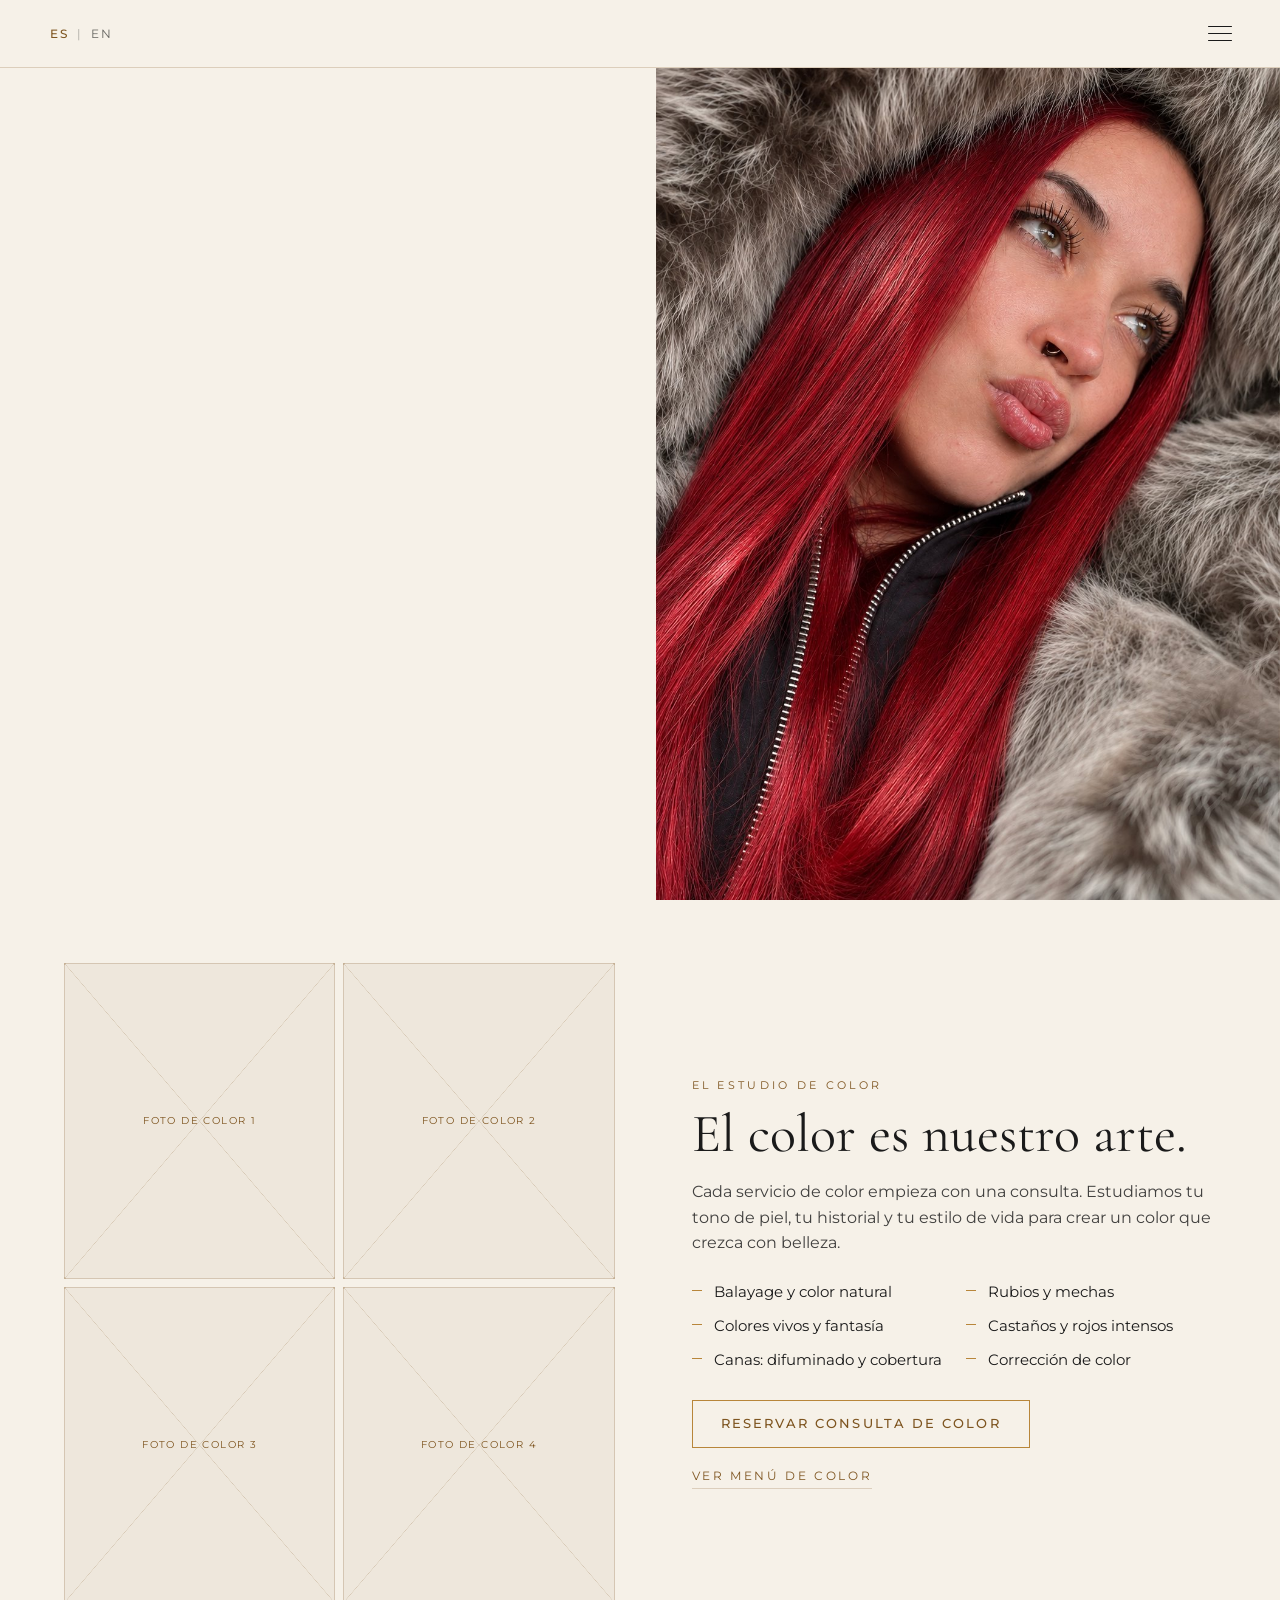
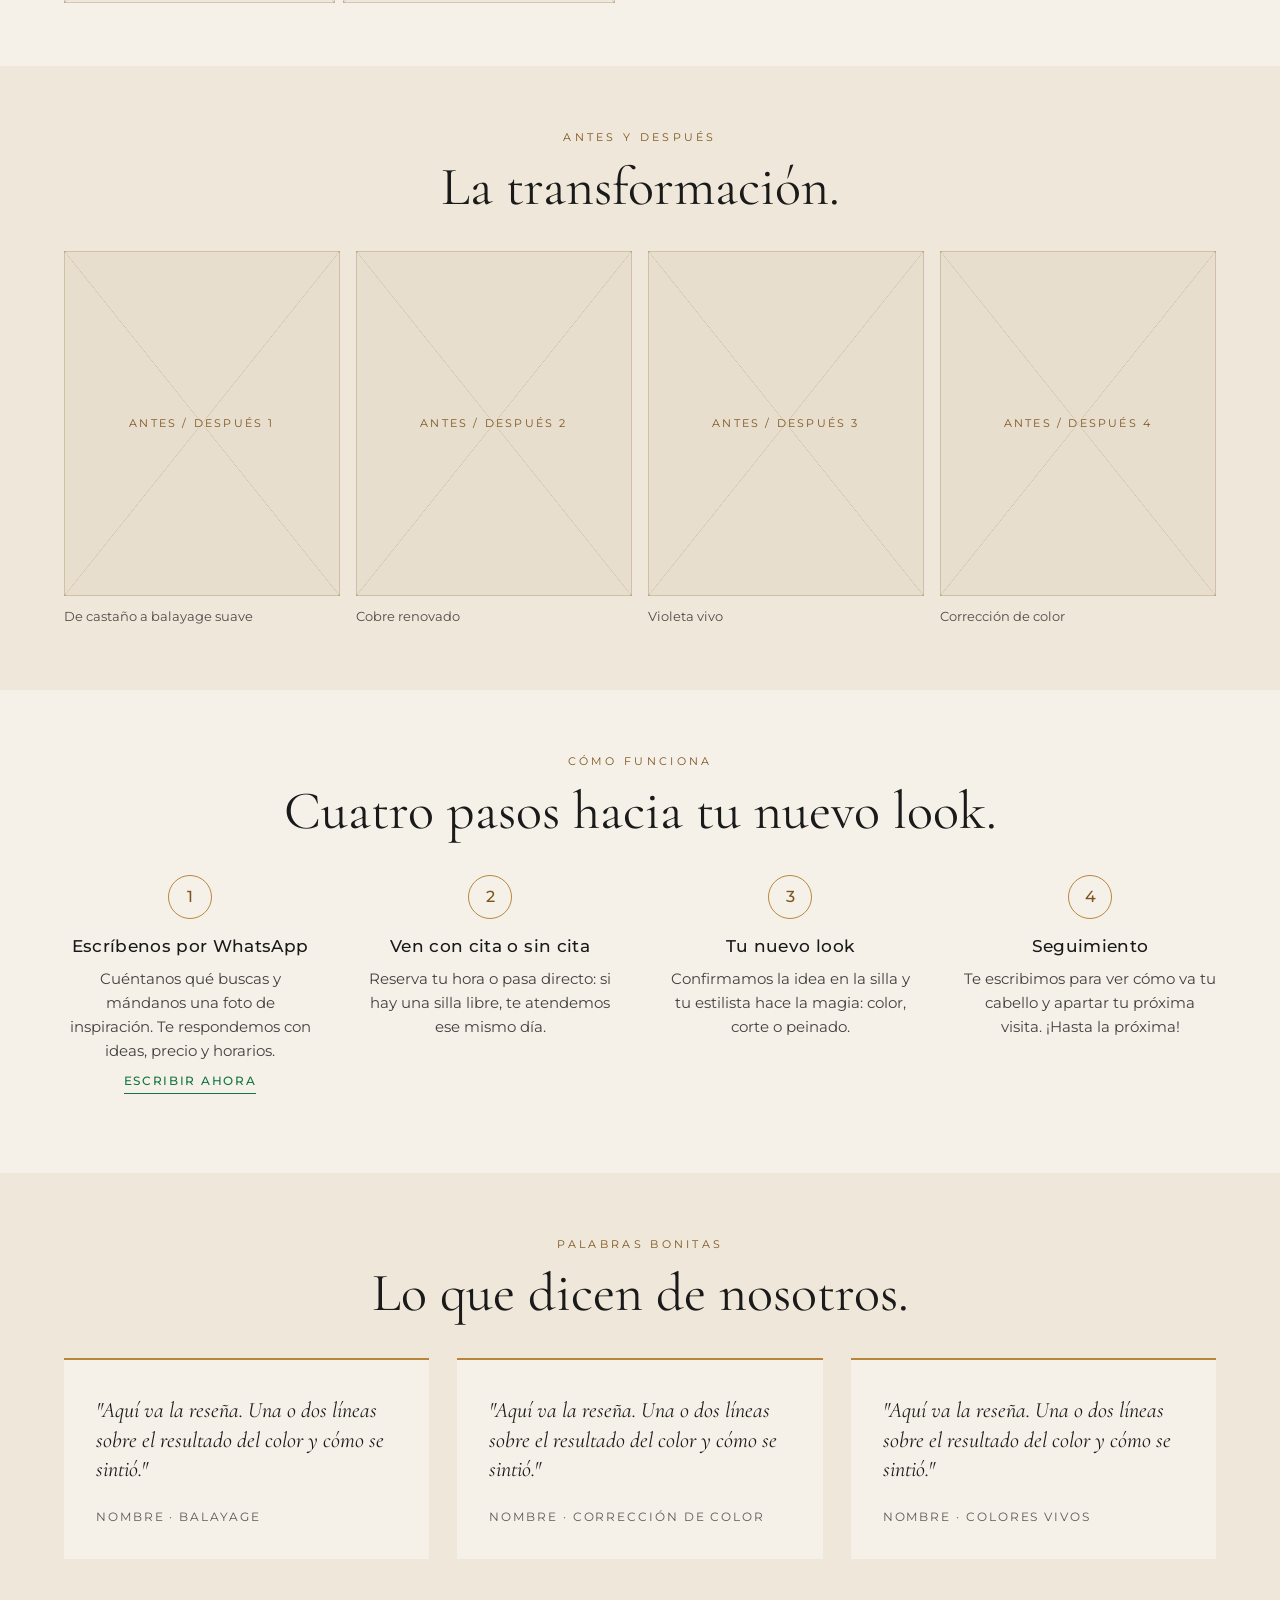
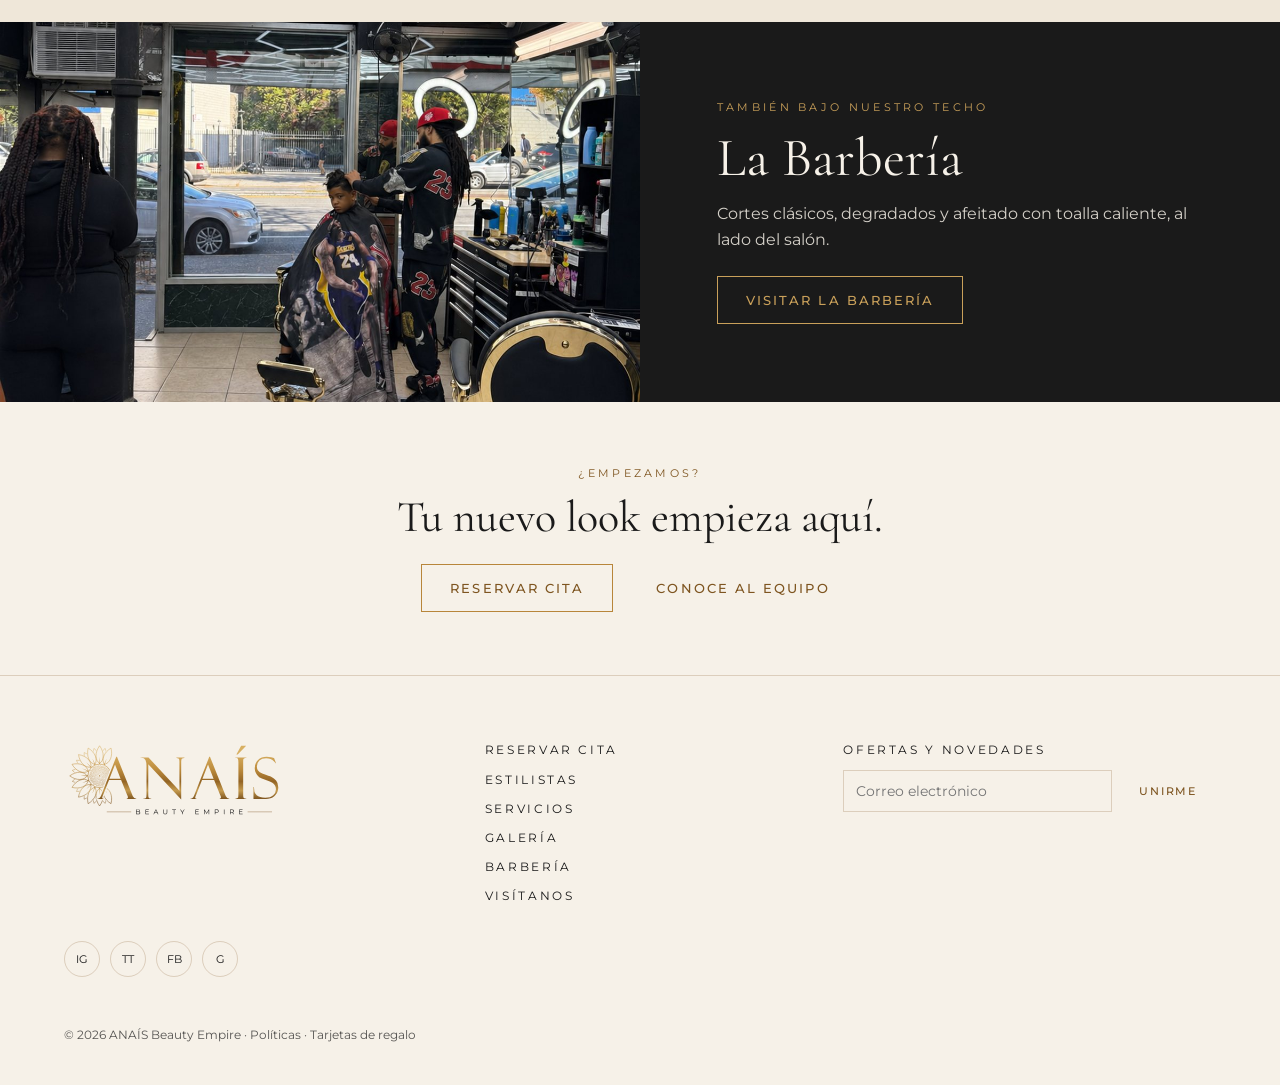
==== commit 0e524ec8: "Barbershop photo: hero and the salon page's barbershop band - Barbershop hero: the shop interior pho" ====
--- a/index.html
+++ b/index.html
@@ -190,7 +190,8 @@
 
     <!-- Cross-link to the barbershop -->
     <section class="crosslink">
-      <div class="ph ph--wide"><span lang="es">Foto interior de la barbería</span><span lang="en">Barbershop interior photo</span></div>
+      <img class="crosslink__photo" src="assets/photos/hero-barber.jpg" width="1200" height="1600" loading="lazy"
+           alt="Barbero cortando el pelo a un cliente en la barbería / A barber giving a client a cut in the shop">
       <div class="crosslink__text">
         <p class="eyebrow"><span lang="es">También bajo nuestro techo</span><span lang="en">Also under our roof</span></p>
         <h2><span lang="es">La Barbería</span><span lang="en">The Barbershop</span></h2>
@@ -400,8 +401,12 @@
     <!-- PAGE: barbershop home -->
     <div class="page" data-page="barbershop">
 
-    <section class="hero hero--barber">
-      <div class="logo-slot"><span lang="es">Logo de la barbería</span><span lang="en">Barbershop logo</span> <small><span lang="es">próximamente</span><span lang="en">coming soon</span></small></div>
+    <section class="hero hero--barber hero--photo">
+      <!-- same layout as the salon hero, with one photo (assets/photos/hero-barber.jpg) -->
+      <div class="hero__slides">
+        <img class="hero__photo hero__photo--barber" src="assets/photos/hero-barber.jpg" width="1200" height="1600"
+             alt="Barbero cortando el pelo a un cliente en la barbería / A barber giving a client a cut in the shop">
+      </div>
       <p class="hero__lede"><span lang="es">Cortes precisos. Degradados limpios. Toallas calientes.</span><span lang="en">Sharp cuts. Clean fades. Hot towels.</span></p>
       <p class="hero__sub">
         <span lang="es">La barbería de ANAÍS. Cortes clásicos y modernos, barba y afeitado con navaja.</span>
--- a/css/sections.css
+++ b/css/sections.css
@@ -74,6 +74,7 @@
 /* the blonde selfie has extra headroom (selfie-long-hair-top-300px.png), which sits behind the header */
 .hero__photo--blonde { object-position: 55% 0; }
 .hero__photo--waves { object-position: 45% 40%; }
+.hero__photo--barber { object-position: 62% 50%; }  /* the barber and his client, right of centre */
 /* the photos take turns, 3 seconds each, over a 12-second loop: red (underneath, always there)
    -> silver fades in on top -> blonde on top of that -> waves on top of that -> waves fade out
    back to red. Each fade takes 0.4s; a photo that has been covered drops away unseen. */
@@ -130,6 +131,7 @@
   .hero__photo--silver { object-position: 50% 50%; }
   .hero__photo--blonde { object-position: 50% 8%; }
   .hero__photo--waves { object-position: 50% 40%; }
+  .hero__photo--barber { object-position: 50% 50%; }
   .hero--photo > :not(.hero__slides) { grid-column: 1; justify-self: center; width: min(100%, 620px); padding: 0 clamp(32px, 5vw, 64px); }
   .hero--photo .hero__lede { grid-row: 2; color: var(--gold-deep); font-size: clamp(34px, 3.6vw, 52px); }
   .hero--photo .hero__sub { grid-row: 3; }
@@ -297,6 +299,13 @@
 /* ---------- cross-link band ---------- */
 .crosslink { display: grid; grid-template-columns: 1fr 1fr; align-items: stretch; background: var(--ink); color: var(--cream); }
 .crosslink .ph { min-height: 380px; aspect-ratio: auto; }
+/* a real photo in the band (salon page: the barbershop interior), cropped to the barber at work */
+.crosslink__photo {
+  display: block; width: 100%; height: auto; min-height: 380px; object-fit: cover; object-position: 55% 58%;
+  /* the band's height comes from the text, not the photo: no size or shape of its own, so it
+     stretches to fill its half of the band */
+  contain: size; aspect-ratio: auto;
+}
 .crosslink__text { display: grid; align-content: center; justify-items: start; gap: 14px; padding: clamp(40px, 6vw, 88px); }
 .crosslink__text p { margin: 0; opacity: .85; }
 .crosslink__text .eyebrow { opacity: 1; }
@@ -377,6 +386,7 @@
   .quotes, .steps { grid-template-columns: 1fr; }
   .footer { grid-template-columns: 1fr 1fr; }
   .crosslink .ph { min-height: 240px; }
+  .crosslink__photo { min-height: 240px; }
 }
 /* ---------- Color Studio collage: four photos, 2 x 2 ---------- */
 .collage { display: grid; grid-template-columns: 1fr 1fr; gap: 8px; }
@@ -490,6 +500,9 @@
   /* cross-link: photo then text, one screen */
   .crosslink { min-height: calc(100svh - var(--header-h)); grid-template-rows: 1fr auto; }
   .crosslink .ph { min-height: 0; height: 100%; }
+  /* with a real photo the band doesn't fill the screen: the photo is a third of a screen tall */
+  .crosslink:has(.crosslink__photo) { min-height: 0; grid-template-rows: auto auto; }
+  .crosslink__photo { min-height: 0; height: 32svh; }
   .crosslink__text { padding: 32px var(--pad-x) 40px; gap: 10px; }
 
   /* visit: address and hours, then the map, then the WhatsApp button at the bottom */
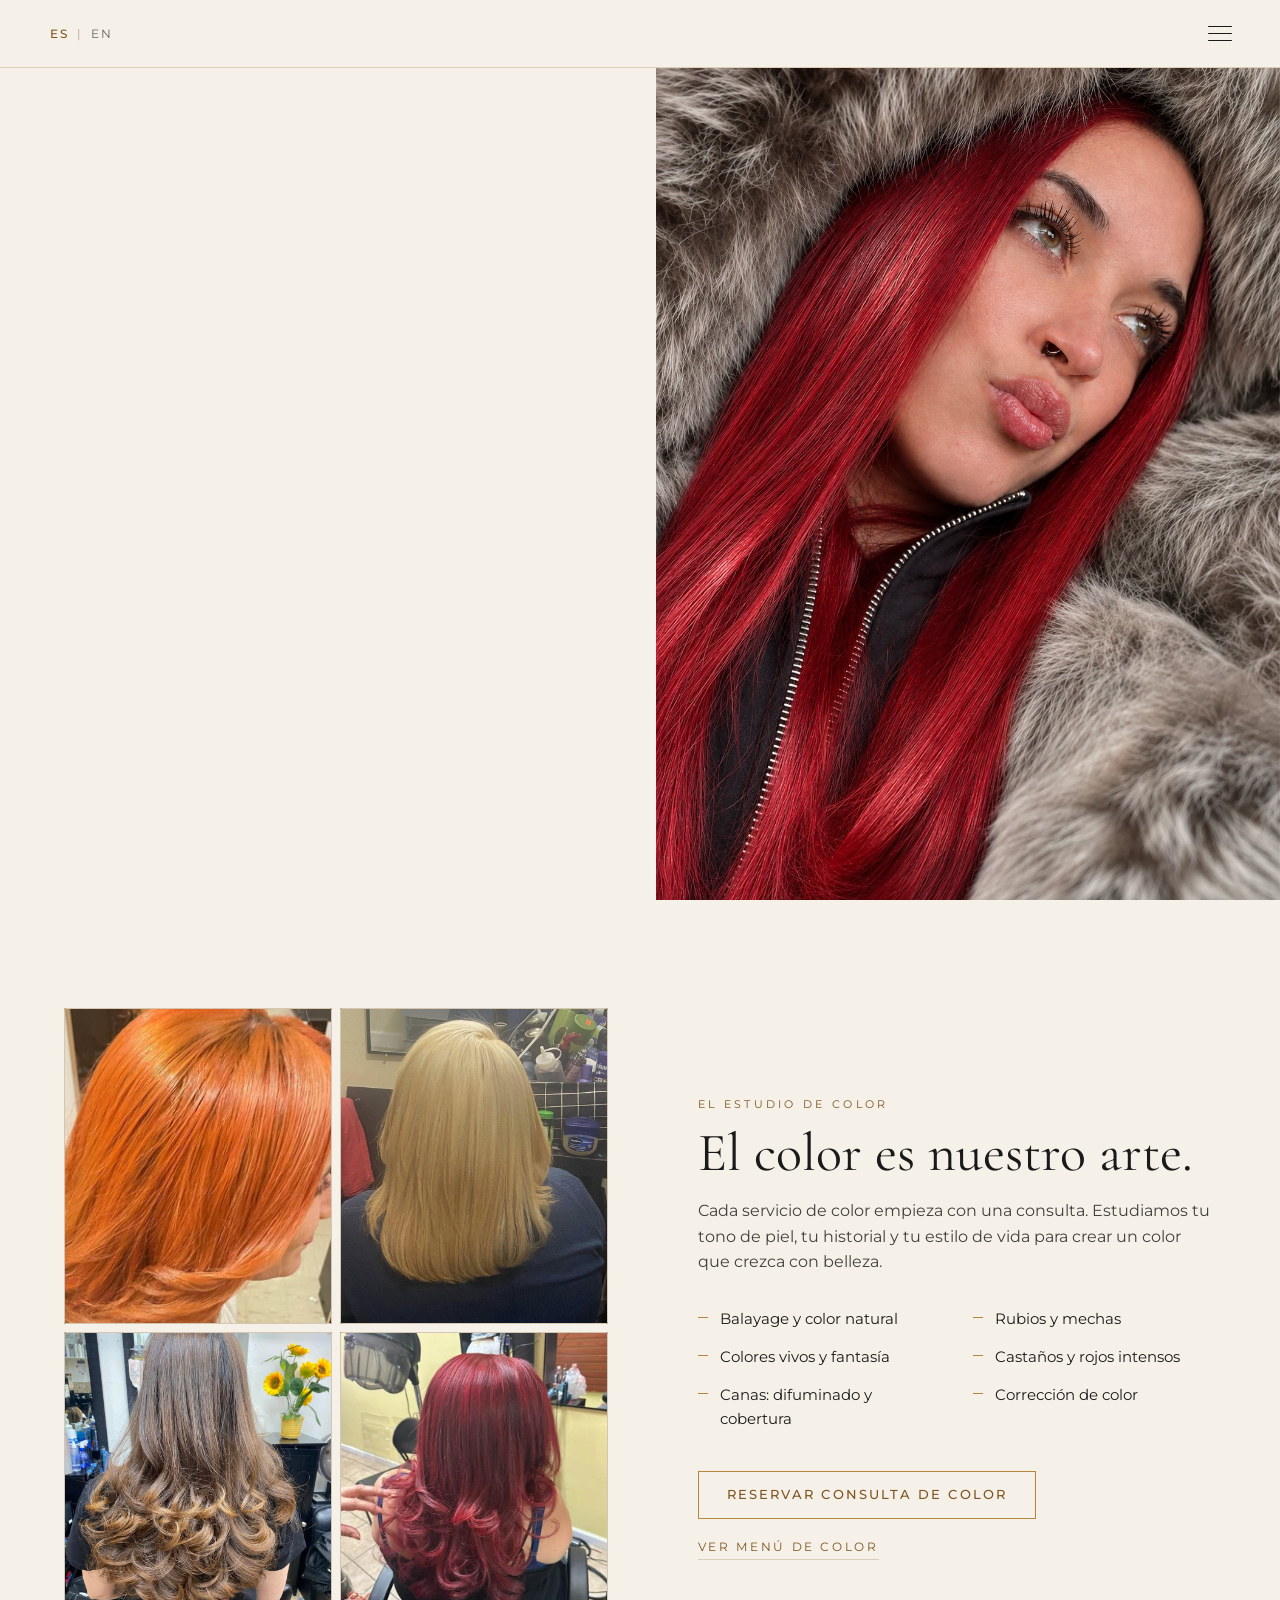
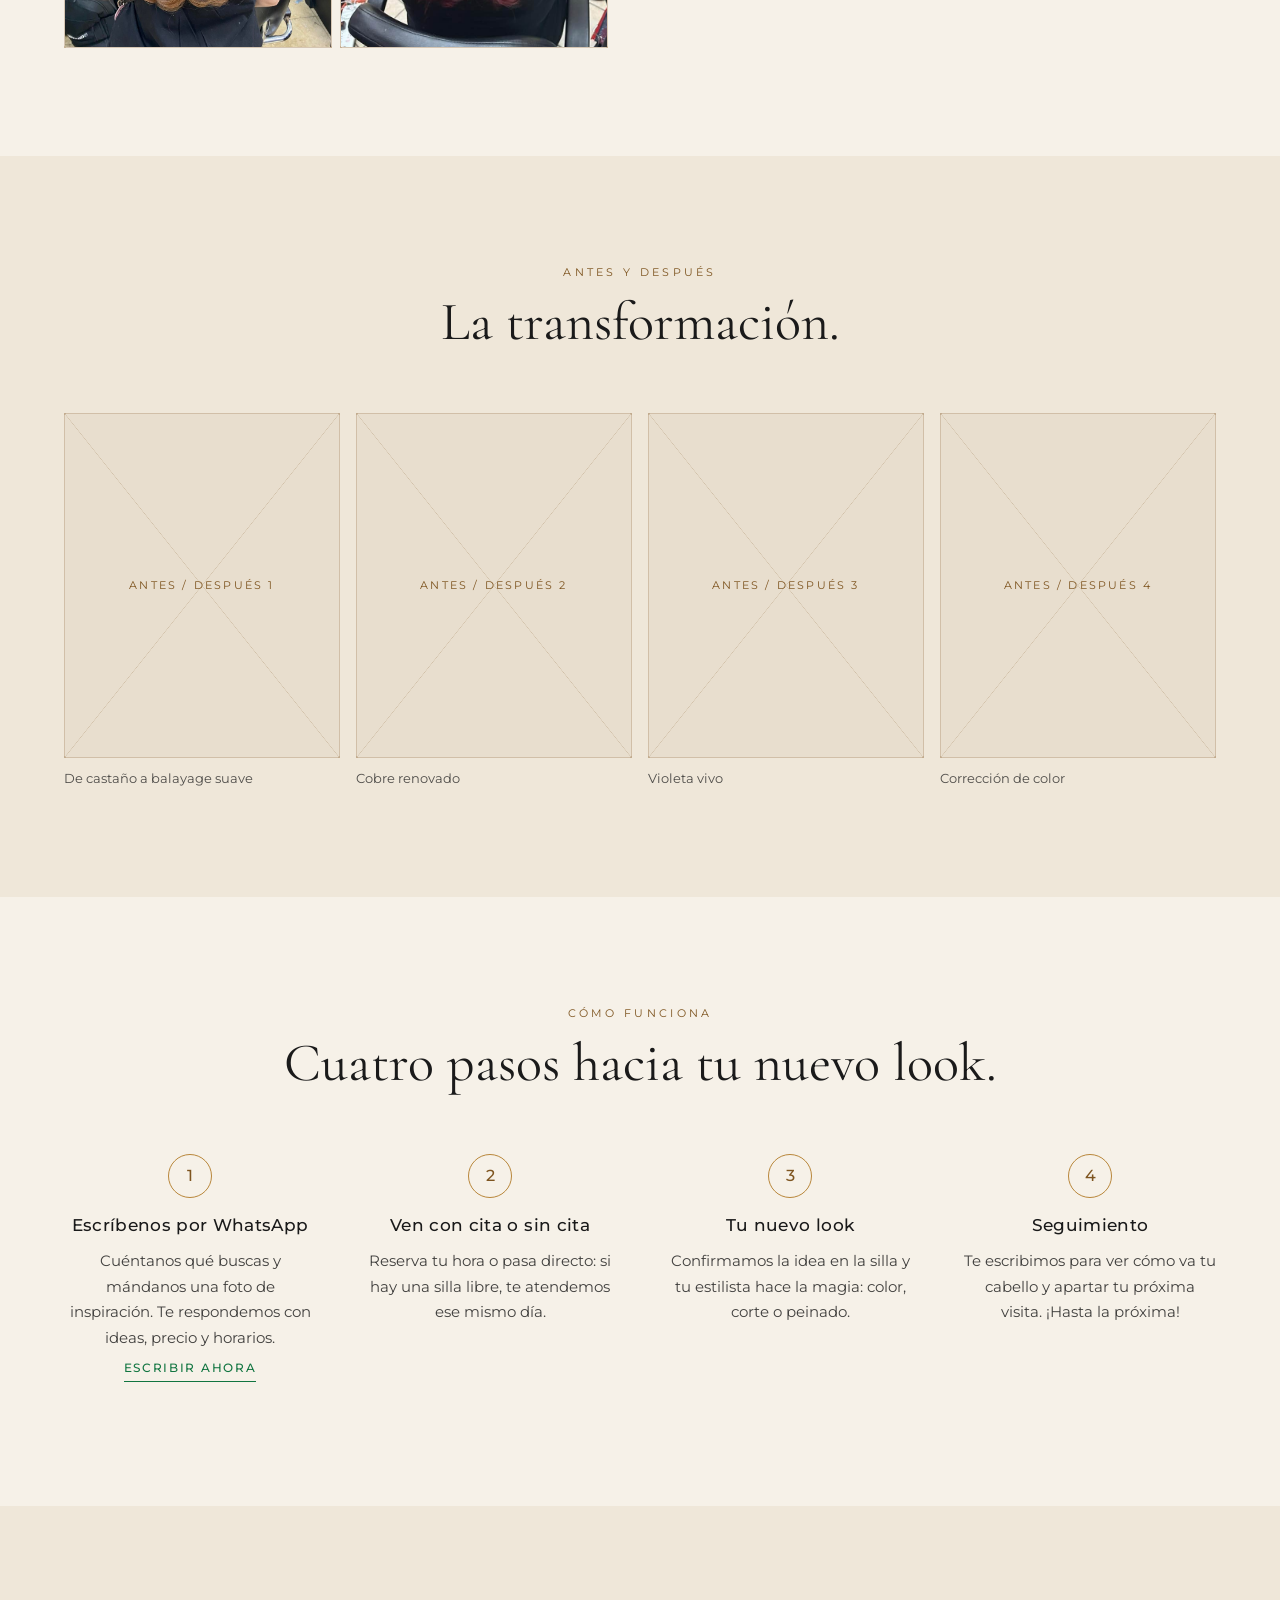
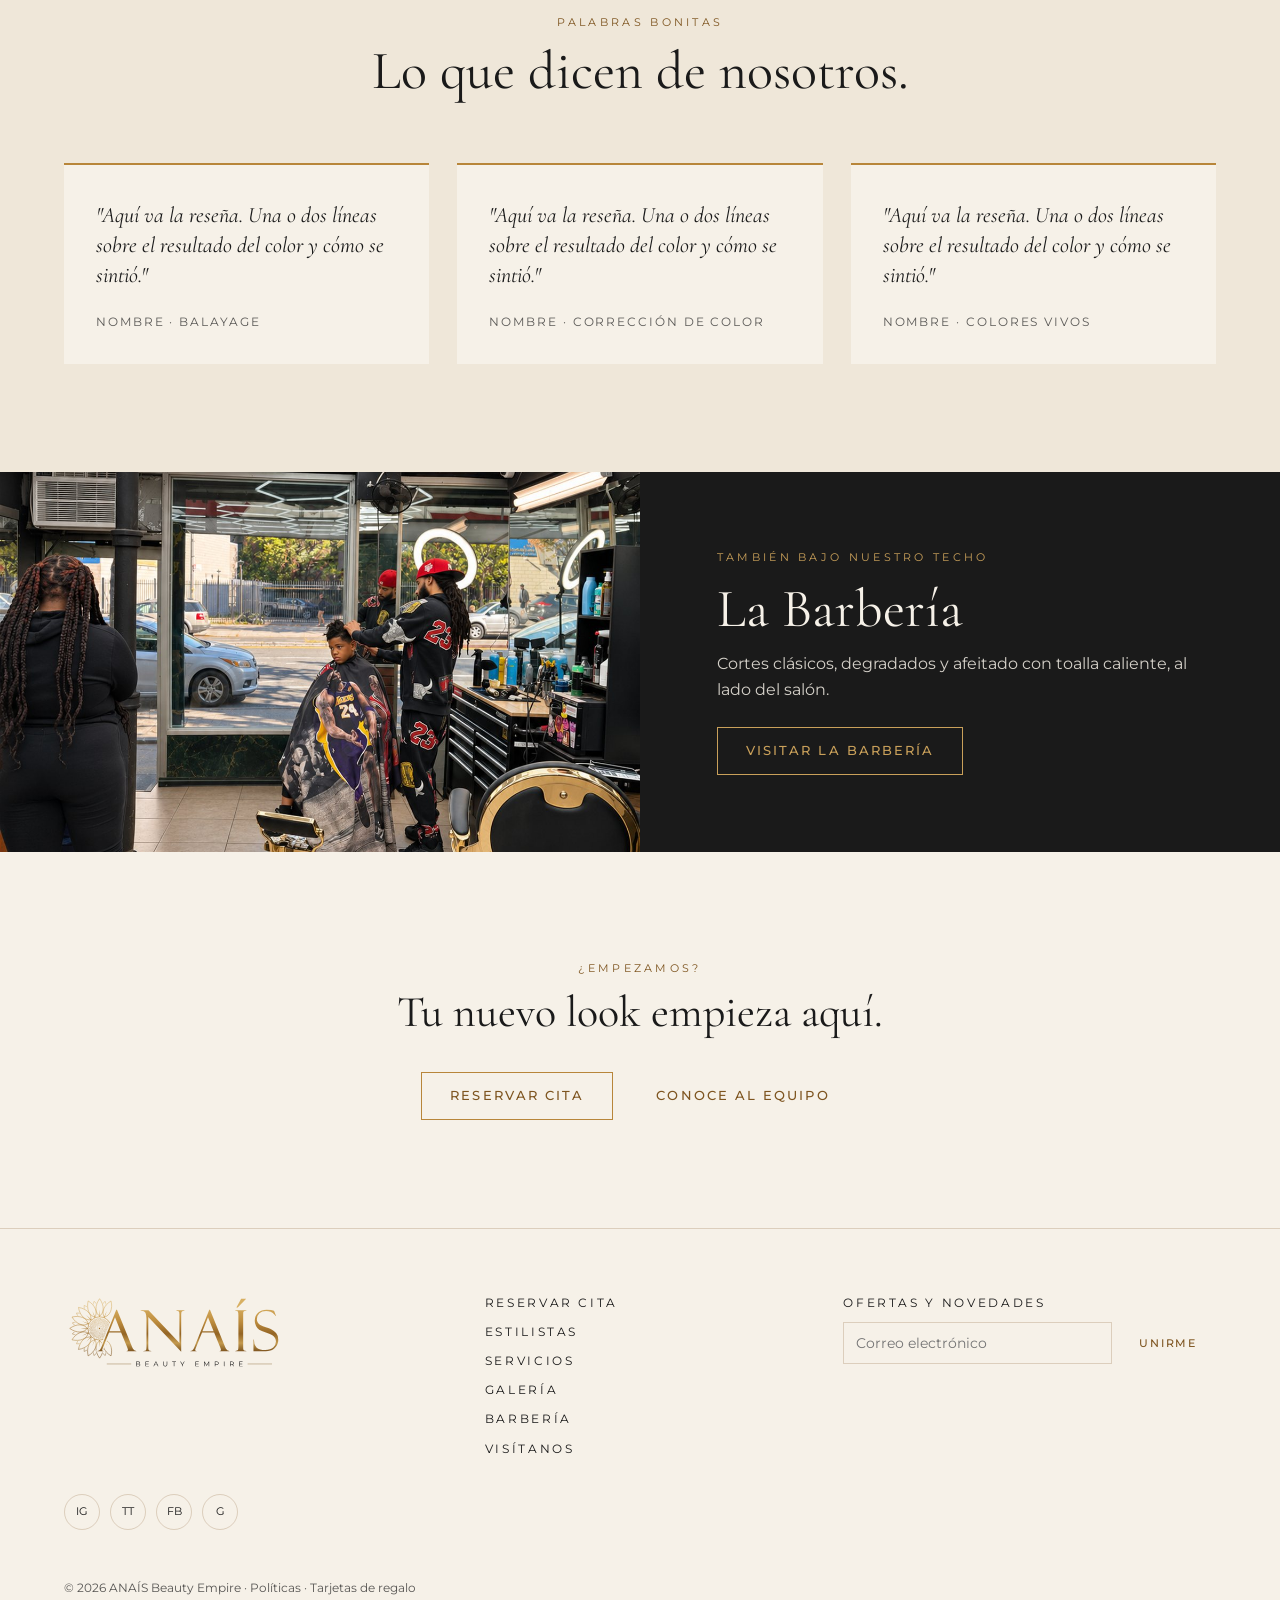
==== commit fa943d7f: "Roomier spacing, Visit page with map, team and color photos, hero framing Design audit (DESIGN-AUDIT" ====
--- a/index.html
+++ b/index.html
@@ -8,9 +8,9 @@
   <link rel="preconnect" href="https://fonts.googleapis.com">
   <link rel="preconnect" href="https://fonts.gstatic.com" crossorigin>
   <link href="https://fonts.googleapis.com/css2?family=Cormorant+Garamond:ital,wght@0,400;0,500;1,400&family=Montserrat:wght@400;500&display=swap" rel="stylesheet">
-  <link rel="stylesheet" href="css/site.css?v=2026-11-25-audit11">
-  <link rel="stylesheet" href="css/sections.css?v=2026-11-25-audit11">
-  <link rel="stylesheet" href="css/booking.css?v=2026-11-25-audit9">
+  <link rel="stylesheet" href="css/site.css?v=2026-11-25-screens1">
+  <link rel="stylesheet" href="css/sections.css?v=2026-11-25-team2">
+  <link rel="stylesheet" href="css/booking.css?v=2026-11-25-team1">
   <link rel="stylesheet" href="css/wireframe.css">
   <link rel="stylesheet" href="css/intro.css?v=2026-11-25e">
   <script>
@@ -110,10 +110,16 @@
     <section class="sec" id="color">
       <div class="split">
         <div class="collage">
-          <div class="ph"><span lang="es">Foto de color 1</span><span lang="en">Color photo 1</span></div>
-          <div class="ph"><span lang="es">Foto de color 2</span><span lang="en">Color photo 2</span></div>
-          <div class="ph"><span lang="es">Foto de color 3</span><span lang="en">Color photo 3</span></div>
-          <div class="ph"><span lang="es">Foto de color 4</span><span lang="en">Color photo 4</span></div>
+          <!-- four colours from the salon's own work (web copies of photos/facebook/hair, cropped to
+               the hair). Still to do: the house photo treatment, quiet black-and-white background. -->
+          <div class="ph ph--photo"><img src="assets/color/hair-123.jpg" width="551" height="788" loading="lazy"
+               alt="Melena cobre intenso con puntas hacia fuera / Vivid copper hair with flicked ends"></div>
+          <div class="ph ph--photo"><img src="assets/color/hair-136.jpg" width="1100" height="1027" loading="lazy"
+               alt="Melena media en rubio dorado / Golden blonde shoulder-length hair"></div>
+          <div class="ph ph--photo"><img src="assets/color/hair-349.jpg" width="878" height="1100" loading="lazy"
+               alt="Balayage de castaño a caramelo con ondas / Brunette to caramel balayage with curls"></div>
+          <div class="ph ph--photo"><img src="assets/color/hair-299.jpg" width="720" height="797" loading="lazy"
+               alt="Rojo cereza con ondas / Cherry red with curls"></div>
         </div>
         <div class="split__text">
           <p class="eyebrow"><span lang="es">El Estudio de Color</span><span lang="en">The Color Studio</span></p>
@@ -190,7 +196,7 @@
 
     <!-- Cross-link to the barbershop -->
     <section class="crosslink">
-      <img class="crosslink__photo" src="assets/photos/hero-barber.jpg" width="1200" height="1600" loading="lazy"
+      <img class="crosslink__photo" src="assets/photos/hero-barber.jpg?v=editorial" width="1200" height="1600" loading="lazy"
            alt="Barbero cortando el pelo a un cliente en la barbería / A barber giving a client a cut in the shop">
       <div class="crosslink__text">
         <p class="eyebrow"><span lang="es">También bajo nuestro techo</span><span lang="en">Also under our roof</span></p>
@@ -221,11 +227,17 @@
         <h2><span lang="es">Conoce al equipo.</span><span lang="en">Meet the team.</span></h2>
         <p class="lede"><span lang="es">Especialistas en color, corte y peinado. Reserva con quien ya conoces o deja que te recomendemos.</span><span lang="en">Colorists, cutters and finishers. Book with someone you know, or let us match you.</span></p>
       </div>
+      <!-- PLACEHOLDER TEAM: invented names and stock headshots, not the salon's people. Replace both
+           before launch. The seven portraits (here and on the Barbers page) are free-licence photos
+           from unsplash.com, cropped to 4:5: stylist-1 /photos/SJvDxw0azqw, stylist-2 /photos/r0Sua2EUKh4,
+           stylist-3 /photos/pq9npYMirk8, stylist-4 /photos/YOpW7lvK794, barber-1 /photos/UqHd7ge2kWU,
+           barber-2 /photos/oCQSzJp5mVE, barber-3 /photos/1L-rg-6Ux5I -->
       <div class="people">
         <article class="person" data-staff="s1" data-whatsapp="15550100001" data-profile="stylist-1">
           <a class="person__link" href="#stylist-1">
-            <div class="ph ph--portrait"><span lang="es">Retrato</span><span lang="en">Portrait</span></div>
-            <h3><span lang="es">Estilista 1</span><span lang="en">Stylist 1</span></h3>
+            <div class="ph ph--portrait ph--photo"><img src="assets/team/stylist-1.jpg" width="800" height="1000" loading="lazy"
+                 alt="Retrato de Anaís / Portrait of Anaís"></div>
+            <h3>Anaís</h3>
           </a>
           <!-- shown on the profile page (built by js/site.js) -->
           <div class="person__details" hidden>
@@ -236,8 +248,9 @@
         </article>
         <article class="person" data-staff="s2" data-whatsapp="15550100002" data-profile="stylist-2">
           <a class="person__link" href="#stylist-2">
-            <div class="ph ph--portrait"><span lang="es">Retrato</span><span lang="en">Portrait</span></div>
-            <h3><span lang="es">Estilista 2</span><span lang="en">Stylist 2</span></h3>
+            <div class="ph ph--portrait ph--photo"><img src="assets/team/stylist-2.jpg" width="800" height="1000" loading="lazy"
+                 alt="Retrato de Carolina / Portrait of Carolina"></div>
+            <h3>Carolina</h3>
           </a>
           <!-- shown on the profile page (built by js/site.js) -->
           <div class="person__details" hidden>
@@ -248,8 +261,9 @@
         </article>
         <article class="person" data-staff="s3" data-whatsapp="15550100003" data-profile="stylist-3">
           <a class="person__link" href="#stylist-3">
-            <div class="ph ph--portrait"><span lang="es">Retrato</span><span lang="en">Portrait</span></div>
-            <h3><span lang="es">Estilista 3</span><span lang="en">Stylist 3</span></h3>
+            <div class="ph ph--portrait ph--photo"><img src="assets/team/stylist-3.jpg" width="800" height="1000" loading="lazy"
+                 alt="Retrato de Yaritza / Portrait of Yaritza"></div>
+            <h3>Yaritza</h3>
           </a>
           <!-- shown on the profile page (built by js/site.js) -->
           <div class="person__details" hidden>
@@ -260,8 +274,9 @@
         </article>
         <article class="person" data-staff="s4" data-whatsapp="15550100004" data-profile="stylist-4">
           <a class="person__link" href="#stylist-4">
-            <div class="ph ph--portrait"><span lang="es">Retrato</span><span lang="en">Portrait</span></div>
-            <h3><span lang="es">Estilista 4</span><span lang="en">Stylist 4</span></h3>
+            <div class="ph ph--portrait ph--photo"><img src="assets/team/stylist-4.jpg" width="800" height="1000" loading="lazy"
+                 alt="Retrato de Marisol / Portrait of Marisol"></div>
+            <h3>Marisol</h3>
           </a>
           <!-- shown on the profile page (built by js/site.js) -->
           <div class="person__details" hidden>
@@ -404,7 +419,7 @@
     <section class="hero hero--barber hero--photo">
       <!-- same layout as the salon hero, with one photo (assets/photos/hero-barber.jpg) -->
       <div class="hero__slides">
-        <img class="hero__photo hero__photo--barber" src="assets/photos/hero-barber.jpg" width="1200" height="1600"
+        <img class="hero__photo hero__photo--barber" src="assets/photos/hero-barber.jpg?v=editorial" width="1200" height="1600"
              alt="Barbero cortando el pelo a un cliente en la barbería / A barber giving a client a cut in the shop">
       </div>
       <p class="hero__lede"><span lang="es">Cortes precisos. Degradados limpios. Toallas calientes.</span><span lang="en">Sharp cuts. Clean fades. Hot towels.</span></p>
@@ -456,7 +471,8 @@
 
     <!-- Cross-link back to the salon -->
     <section class="crosslink">
-      <div class="ph ph--wide"><span lang="es">Foto de color del salón</span><span lang="en">Salon color photo</span></div>
+      <img class="crosslink__photo crosslink__photo--salon" src="assets/photos/hero-salon-curls.jpg" width="1086" height="1448" loading="lazy"
+           alt="Clienta en el salón con ondas grandes en rubio miel / Salon client with big honey-blonde waves">
       <div class="crosslink__text">
         <p class="eyebrow"><span lang="es">Al lado</span><span lang="en">Next door</span></p>
         <h2><span lang="es">Salón ANAÍS</span><span lang="en">ANAÍS Salon</span></h2>
@@ -488,8 +504,9 @@
       <div class="people">
         <article class="person" data-staff="b1" data-whatsapp="15550100011" data-profile="barber-1">
           <a class="person__link" href="#barber-1">
-            <div class="ph ph--portrait"><span lang="es">Retrato</span><span lang="en">Portrait</span></div>
-            <h3><span lang="es">Barbero 1</span><span lang="en">Barber 1</span></h3>
+            <div class="ph ph--portrait ph--photo"><img src="assets/team/barber-1.jpg" width="800" height="1000" loading="lazy"
+                 alt="Retrato de Ángel / Portrait of Ángel"></div>
+            <h3>Ángel</h3>
           </a>
           <!-- shown on the profile page (built by js/site.js) -->
           <div class="person__details" hidden>
@@ -500,8 +517,9 @@
         </article>
         <article class="person" data-staff="b2" data-whatsapp="15550100012" data-profile="barber-2">
           <a class="person__link" href="#barber-2">
-            <div class="ph ph--portrait"><span lang="es">Retrato</span><span lang="en">Portrait</span></div>
-            <h3><span lang="es">Barbero 2</span><span lang="en">Barber 2</span></h3>
+            <div class="ph ph--portrait ph--photo"><img src="assets/team/barber-2.jpg" width="800" height="1000" loading="lazy"
+                 alt="Retrato de Manny / Portrait of Manny"></div>
+            <h3>Manny</h3>
           </a>
           <!-- shown on the profile page (built by js/site.js) -->
           <div class="person__details" hidden>
@@ -512,8 +530,9 @@
         </article>
         <article class="person" data-staff="b3" data-whatsapp="15550100013" data-profile="barber-3">
           <a class="person__link" href="#barber-3">
-            <div class="ph ph--portrait"><span lang="es">Retrato</span><span lang="en">Portrait</span></div>
-            <h3><span lang="es">Barbero 3</span><span lang="en">Barber 3</span></h3>
+            <div class="ph ph--portrait ph--photo"><img src="assets/team/barber-3.jpg" width="800" height="1000" loading="lazy"
+                 alt="Retrato de Luis / Portrait of Luis"></div>
+            <h3>Luis</h3>
           </a>
           <!-- shown on the profile page (built by js/site.js) -->
           <div class="person__details" hidden>
@@ -691,17 +710,34 @@
     </div>
     <div class="visit">
       <div class="visit__info">
-        <h3><span lang="es">Dirección</span><span lang="en">Address</span></h3>
-        <p><span lang="es">Calle y número<br>Ciudad, Estado, Código postal</span><span lang="en">Street address<br>City, State ZIP</span></p>
-        <h3><span lang="es">Horario</span><span lang="en">Hours</span></h3>
-        <dl class="hours">
-          <dt><span lang="es">Lun – Vie</span><span lang="en">Mon – Fri</span></dt><dd>9am – 7pm</dd>
-          <dt><span lang="es">Sáb</span><span lang="en">Sat</span></dt><dd>9am – 5pm</dd>
-          <dt><span lang="es">Dom</span><span lang="en">Sun</span></dt><dd>10am – 4pm</dd>
-        </dl>
-      </div>
-      <div class="ph ph--map"><span lang="es">Mapa</span><span lang="en">Map</span></div>
-      <a class="btn btn--key btn--wa visit__wa" href="https://wa.me/15550100000" data-wa-desk="ask" target="_blank" rel="noopener"><svg aria-hidden="true" viewBox="0 0 24 24" width="20" height="20"><use href="#icon-whatsapp"/></svg><span lang="es">Chatea por WhatsApp</span><span lang="en">Chat on WhatsApp</span></a>
+        <div>
+          <h3><span lang="es">Dirección</span><span lang="en">Address</span></h3>
+          <p>809 Hunts Point Ave<br>Bronx, NY 10474</p>
+        </div>
+        <div>
+          <h3><span lang="es">Horario</span><span lang="en">Hours</span></h3>
+          <dl class="hours">
+            <dt><span lang="es">Lun – Vie</span><span lang="en">Mon – Fri</span></dt><dd>9am – 7pm</dd>
+            <dt><span lang="es">Sáb</span><span lang="en">Sat</span></dt><dd>9am – 5pm</dd>
+            <dt><span lang="es">Dom</span><span lang="en">Sun</span></dt><dd>10am – 4pm</dd>
+          </dl>
+        </div>
+      </div>
+      <!-- the map: black with beige streets, the ANAÍS sunflower as the pin (js/map.js draws it
+           over this box). What is inside the box is the stand-in shown until the map arrives,
+           or if it cannot load: the pin and a link to Google Maps. -->
+      <div class="visit__map" id="visit-map" data-lat="40.8169426" data-lng="-73.8883818" data-zoom="15.2" data-streets="Hunts Point Avenue|Lafayette Avenue"
+           data-pin="assets/flowers-photos/gold/sunflower-hero-rich.webp"
+           data-directions="https://www.google.com/maps/dir/?api=1&amp;destination=809+Hunts+Point+Ave%2C+Bronx%2C+NY+10474">
+        <a class="visit__map-standin" href="https://www.google.com/maps/search/?api=1&amp;query=809+Hunts+Point+Ave%2C+Bronx%2C+NY+10474" target="_blank" rel="noopener">
+          <span class="map-pin"><img src="assets/flowers-photos/gold/sunflower-hero-rich.webp" alt=""></span>
+          <span lang="es">Abrir en Google Maps</span><span lang="en">Open in Google Maps</span>
+        </a>
+      </div>
+      <div class="visit__actions">
+        <a class="btn btn--key btn--wa" href="https://wa.me/15550100000" data-wa-desk="ask" target="_blank" rel="noopener"><svg aria-hidden="true" viewBox="0 0 24 24" width="20" height="20"><use href="#icon-whatsapp"/></svg><span lang="es">Chatea por WhatsApp</span><span lang="en">Chat on WhatsApp</span></a>
+        <a class="btn" href="https://www.google.com/maps/dir/?api=1&amp;destination=809+Hunts+Point+Ave%2C+Bronx%2C+NY+10474" target="_blank" rel="noopener"><span lang="es">Cómo llegar</span><span lang="en">Get directions</span></a>
+      </div>
     </div>
   </section>
 
@@ -769,6 +805,7 @@
   <script src="js/booking.js?v=2026-11-25-audit6"></script>
   <script src="js/gallery.js?v=2026-11-25-audit6"></script>
   <script src="js/lightbox.js?v=2026-11-25-audit6"></script>
+  <script src="js/map.js?v=2026-11-25-map2"></script>
   <script src="js/intro-flowers.js?v=2026-11-25e"></script>
   <script src="js/intro.js?v=2026-11-25e"></script>
 </body>
--- a/css/site.css
+++ b/css/site.css
@@ -139,7 +139,8 @@
   color: var(--gold-deep);
 }
 
-@media (max-width: 640px) {
+/* the mobile layout (see the top of sections.css for which screens get it) */
+@media (max-width: 540px), (orientation: portrait) and (max-width: 899px), (orientation: portrait) and (max-width: 1024px) and (pointer: coarse) {
   :root { --header-h: 60px; }
   .brand__lockup { height: 44px; }
 }
--- a/css/sections.css
+++ b/css/sections.css
@@ -1,4 +1,23 @@
-/* ---------- page sections (salon + barbershop) ---------- */
+/* ---------- page sections (salon + barbershop) ----------
+
+   WHICH LAYOUT A SCREEN GETS (the same two media queries are repeated through this file,
+   site.css and booking.css; change them together):
+
+   MOBILE layout: one column, full-screen photo hero with the text over it, full-width buttons.
+     - phones held upright
+     - iPads and other tablets held upright (portrait), with a wider centred column
+     @media (max-width: 540px), (orientation: portrait) and (max-width: 899px),
+            (orientation: portrait) and (max-width: 1024px) and (pointer: coarse)
+
+   DESKTOP layout: text beside the photo, sections in columns.
+     - computers
+     - iPads and other tablets held sideways (landscape): exactly the desktop version
+     - phones held sideways, with the extra "short screen" rules at the end of this file
+     @media (min-width: 541px) and (orientation: landscape), (min-width: 900px) and (pointer: fine),
+            (min-width: 900px) and (pointer: none), (min-width: 1025px)
+
+   (pointer: coarse) means a touch screen: it keeps a 12.9-inch iPad held upright on the mobile
+   layout while a computer window of the same width stays on the desktop one. ---------- */
 
 :root {
   --serif: "Cormorant Garamond", Georgia, serif;
@@ -69,8 +88,9 @@
   width: 100%; height: 100%; object-fit: cover;
 }
 .hero__photo--red { object-position: 75% 30%; }     /* her face sits right of centre */
-/* phones are narrower than this photo: keep her left arm and knee in, let the feet crop on the right */
-.hero__photo--silver { object-position: 20% 20%; }
+/* phones: framed by hand in tools/hero-framer (390 x 844): 35% 0%, zoomed 1.18x around that same
+   point, so the spot placed in the framer stays put */
+.hero__photo--silver { object-position: 35% 0%; transform: scale(1.18); transform-origin: 35% 0%; }
 /* the blonde selfie has extra headroom (selfie-long-hair-top-300px.png), which sits behind the header */
 .hero__photo--blonde { object-position: 55% 0; }
 .hero__photo--waves { object-position: 45% 40%; }
@@ -103,16 +123,16 @@
 }
 .hero--photo .hero__lede { color: #E2BC72; }
 .hero--photo .hero__sub { opacity: .9; }
-/* over the photo (phones and tablets) both buttons need light text: the main one with its gold
+/* over the photo (the mobile layout) both buttons need light text: the main one with its gold
    outline, the second one plain */
-@media (max-width: 899px) {
+@media (max-width: 540px), (orientation: portrait) and (max-width: 899px), (orientation: portrait) and (max-width: 1024px) and (pointer: coarse) {
   .hero--photo .btn:not(.btn--wa) { color: #F6F1E8; }
   .hero--photo .btn:not(.btn--key):not(.btn--wa):hover { color: #E2BC72; }
   .hero--photo .btn--key:not(.btn--wa) { border-color: #E2BC72; }
   .hero--photo .btn--key:not(.btn--wa):hover { background: #E2BC72; border-color: #E2BC72; color: #1A1A1A; }
 }
 
-@media (min-width: 900px) {
+@media (min-width: 541px) and (orientation: landscape), (min-width: 900px) and (pointer: fine), (min-width: 900px) and (pointer: none), (min-width: 1025px) {
   /* the hero is exactly one screen tall (under the fixed header), so all of it shows on load.
      The photo column is a 3:4 portrait as tall as the space under the header, close to the
      photos' own shape, so each photo shows (nearly) whole instead of zoomed into a wide column. */
@@ -128,7 +148,7 @@
   .hero--photo::after { content: none; }
   .hero--photo .hero__slides { position: relative; inset: auto; grid-column: 2; grid-row: 1 / -1; z-index: 0; min-height: 0; align-self: stretch; justify-self: stretch; }
   .hero__photo--red { object-position: 50% 30%; }
-  .hero__photo--silver { object-position: 50% 50%; }
+  .hero__photo--silver { object-position: 50% 50%; transform: none; }
   .hero__photo--blonde { object-position: 50% 8%; }
   .hero__photo--waves { object-position: 50% 40%; }
   .hero__photo--barber { object-position: 50% 50%; }
@@ -145,7 +165,7 @@
   font: 500 clamp(15px, 2vw, 19px)/1.3 Montserrat, system-ui, sans-serif; letter-spacing: .2em; text-transform: uppercase; text-align: center;
 }
 .logo-slot small { font: 400 11px/1 Montserrat, sans-serif; letter-spacing: .24em; text-transform: uppercase; opacity: .7; }
-.logo-slot--small { width: 220px; font-size: 12px; }
+.logo-slot--small { width: min(220px, 100%); font-size: 12px; }
 
 /* ---------- section scaffolding ---------- */
 .sec { position: relative; padding: clamp(72px, 10vw, 128px) var(--pad-x); }
@@ -158,10 +178,10 @@
 }
 /* two fonts, two jobs: the serif is for display titles (h2, the hero line, review quotes);
    everything you read or tap, h3 labels included, is in the sans-serif */
-h2, h3 { margin: 0; }
+h2, h3 { margin: 0; text-wrap: balance; }                 /* no single word left alone on the last line */
 h2 { font-family: var(--serif); font-weight: 400; font-size: clamp(34px, 4.6vw, 54px); line-height: 1.05; }
 h3 { font: 500 17px/1.3 Montserrat, system-ui, sans-serif; letter-spacing: .02em; }
-.lede { max-width: 560px; margin: 16px auto 0; opacity: .82; }
+.lede { max-width: 560px; margin: 16px auto 0; opacity: .82; text-wrap: pretty; }
 
 .row { display: flex; flex-wrap: wrap; align-items: center; gap: 18px 28px; margin-top: 28px; }
 .row--center { justify-content: center; }
@@ -299,13 +319,15 @@
 /* ---------- cross-link band ---------- */
 .crosslink { display: grid; grid-template-columns: 1fr 1fr; align-items: stretch; background: var(--ink); color: var(--cream); }
 .crosslink .ph { min-height: 380px; aspect-ratio: auto; }
-/* a real photo in the band (salon page: the barbershop interior), cropped to the barber at work */
+/* a real photo in the band (salon page: the barbershop interior, cropped to the barber at work;
+   barbershop page: a salon client) */
 .crosslink__photo {
   display: block; width: 100%; height: auto; min-height: 380px; object-fit: cover; object-position: 55% 58%;
   /* the band's height comes from the text, not the photo: no size or shape of its own, so it
      stretches to fill its half of the band */
   contain: size; aspect-ratio: auto;
 }
+.crosslink__photo--salon { object-position: 45% 45%; }   /* barbershop page: her waves and the stylist */
 .crosslink__text { display: grid; align-content: center; justify-items: start; gap: 14px; padding: clamp(40px, 6vw, 88px); }
 .crosslink__text p { margin: 0; opacity: .85; }
 .crosslink__text .eyebrow { opacity: 1; }
@@ -327,14 +349,42 @@
 
 /* ---------- Visit page: address, hours, map and a WhatsApp button (its own page, so that
    the Book page only books) ---------- */
-.visit { display: grid; grid-template-columns: minmax(0, 1fr) minmax(0, 1.2fr); gap: 20px clamp(28px, 5vw, 64px); align-items: start; max-width: 920px; }
-.visit__info h3 { margin: 0 0 6px; font-size: 12px; letter-spacing: .18em; text-transform: uppercase; color: var(--gold-deep); }
-.visit__info h3:not(:first-child) { margin-top: 24px; }
-.visit__info p { margin: 0; font-size: 15px; }
-.hours { display: grid; grid-template-columns: auto 1fr; gap: 4px 24px; margin: 0; font-size: 15px; }
+/* everything on this page sits on the centre line: address and hours, the map, the buttons */
+.visit { display: grid; grid-template-columns: minmax(0, 1fr); justify-items: center; gap: 56px; max-width: 880px; text-align: center; }
+.visit__info { display: grid; grid-template-columns: repeat(2, minmax(0, 260px)); justify-content: center; gap: 40px 72px; align-items: start; }
+.visit__info h3 { margin: 0 0 12px; font-size: 12px; letter-spacing: .18em; text-transform: uppercase; color: var(--gold-deep); }
+.visit__info p { margin: 0; font-size: 15px; line-height: 1.75; }
+.hours { display: grid; grid-template-columns: auto auto; justify-content: center; gap: 4px 24px; margin: 0; font-size: 15px; line-height: 1.75; text-align: left; }
 .hours dd { margin: 0; }
-.visit .ph--map { grid-column: 2; grid-row: 1 / span 2; aspect-ratio: 4 / 3; }
-.visit__wa { grid-column: 1; align-self: end; }
+.visit__actions { display: flex; flex-wrap: wrap; justify-content: center; gap: 14px; width: 100%; }
+
+/* the map (js/map.js): always black with beige streets, on the salon and the barbershop side */
+.visit__map { position: relative; width: 100%; aspect-ratio: 16 / 9; overflow: hidden; background: #0E0C0A; color: #E9DDC5; border: 1px solid var(--line); }
+.visit__map-standin {
+  position: absolute; inset: 0; display: grid; place-content: center; justify-items: center; gap: 16px;
+  font-size: 12px; font-weight: 500; letter-spacing: .18em; text-transform: uppercase;
+}
+.visit__map.is-ready .visit__map-standin { display: none; }
+/* the pin: the gold sunflower photo from the entrance animation, turning slowly on the spot.
+   A soft dark halo keeps it clear of the beige streets underneath. */
+.map-pin {
+  display: grid; place-items: center; width: 96px; height: 96px; border-radius: 50%; cursor: pointer;
+  background: radial-gradient(circle, rgba(14, 12, 10, .92) 0 42%, rgba(14, 12, 10, 0) 70%);
+  filter: drop-shadow(0 6px 14px rgba(0, 0, 0, .55));
+}
+/* one slow turn every 30 seconds. It also turns when the visitor's device asks for reduced
+   motion (as this computer does): Erickson asked for the turn, and it is small and slow. */
+.map-pin img { display: block; width: 76px; height: 76px; animation: pin-turn 30s linear infinite; }
+@keyframes pin-turn { to { transform: rotate(360deg); } }
+/* the map library's own buttons and credit line, in the site's colours and square corners */
+.visit__map .maplibregl-ctrl-group { border-radius: 0; background: #0E0C0A; box-shadow: 0 0 0 1px rgba(226, 188, 114, .4); }
+.visit__map .maplibregl-ctrl-group button { width: 40px; height: 40px; border-radius: 0; }
+.visit__map .maplibregl-ctrl-group button + button { border-top: 1px solid rgba(226, 188, 114, .25); }
+.visit__map .maplibregl-ctrl-group button .maplibregl-ctrl-icon { filter: invert(1) sepia(.35) brightness(.92); }
+.visit__map .maplibregl-ctrl.maplibregl-ctrl-attrib { border-radius: 0; background: rgba(14, 12, 10, .82); color: #B9AD95; font: 400 9px/1.6 Montserrat, system-ui, sans-serif; }
+.visit__map .maplibregl-ctrl.maplibregl-ctrl-attrib a { color: #E9DDC5; }
+.visit__map .maplibregl-ctrl-attrib-button { border-radius: 0; background-color: transparent; filter: invert(1) sepia(.35) brightness(.92); }
+.visit__map .maplibregl-cooperative-gesture-screen { background: rgba(14, 12, 10, .72); color: #F6F1E8; font: 500 14px/1.5 Montserrat, system-ui, sans-serif; letter-spacing: .04em; padding: 24px; text-align: center; }
 
 /* ---------- photo viewer: a gallery or before / after photo, full screen (js/lightbox.js) ---------- */
 [data-zoom] { cursor: zoom-in; }
@@ -363,7 +413,7 @@
 
 /* ---------- footer ---------- */
 .footer {
-  display: grid; grid-template-columns: 1.2fr 1fr 1.2fr; gap: 36px 48px; align-items: start;
+  display: grid; grid-template-columns: minmax(0, 1.2fr) minmax(0, 1fr) minmax(0, 1.2fr); gap: 36px 48px; align-items: start;
   padding: 64px var(--pad-x) 40px; border-top: 1px solid var(--line);
 }
 .footer__brand img { width: 220px; height: auto; }
@@ -380,7 +430,7 @@
 .footer__legal { grid-column: 1 / -1; margin: 12px 0 0; font-size: 12px; opacity: .72; }
 
 /* ---------- responsive ---------- */
-@media (max-width: 900px) {
+@media (max-width: 540px), (orientation: portrait) and (max-width: 899px), (orientation: portrait) and (max-width: 1024px) and (pointer: coarse) {
   .split, .visit, .crosslink { grid-template-columns: 1fr; }
   .ba, .gallery { grid-template-columns: repeat(2, 1fr); }
   .quotes, .steps { grid-template-columns: 1fr; }
@@ -388,50 +438,63 @@
   .crosslink .ph { min-height: 240px; }
   .crosslink__photo { min-height: 240px; }
 }
+/* ---------- a real photo inside a placeholder box (.ph.ph--photo): it fills the box, so the box
+   keeps deciding the size and shape, exactly as it did for the grey placeholder ---------- */
+.ph--photo { padding: 0; overflow: hidden; background: var(--band); }
+.ph--photo img { position: absolute; inset: 0; display: block; width: 100%; height: 100%; object-fit: cover; }
+/* team photos are people at work: keep the top of the photo, where the face is */
+.person .ph--photo img, .profile__photo .ph--photo img { object-position: 50% 12%; }
+
 /* ---------- Color Studio collage: four photos, 2 x 2 ---------- */
 .collage { display: grid; grid-template-columns: 1fr 1fr; gap: 8px; }
 .collage .ph { aspect-ratio: auto; font-size: 10px; letter-spacing: .14em; }
 #color .collage { height: min(calc(100svh - var(--header-h) - 120px), 640px); }
 
-/* ---------- one screen per section on tablets and desktops ---------- */
-@media (min-width: 641px) {
-  .sec { padding-top: clamp(48px, 7vh, 88px); padding-bottom: clamp(48px, 7vh, 88px); }
-  .page.sec { padding-top: calc(var(--header-h) + clamp(28px, 5vh, 56px)); min-height: calc(100svh - 200px); }
-  .sec-head { margin-bottom: clamp(24px, 4vh, 44px); }
-  /* portraits shrink with the screen height so the team fits */
-  .people .ph--portrait { aspect-ratio: auto; height: clamp(200px, calc(100svh - 530px), 360px); }
+/* ---------- the desktop layout: room to breathe ----------
+   Erickson, 25 Nov 2026: do not squeeze sections to force each one onto a single screen; space
+   them so the page feels curated. Sections may run past one screen. */
+@media (min-width: 541px) and (orientation: landscape), (min-width: 900px) and (pointer: fine), (min-width: 900px) and (pointer: none), (min-width: 1025px) {
+  .sec { padding-top: clamp(80px, 12vh, 136px); padding-bottom: clamp(80px, 12vh, 136px); }
+  .page.sec { padding-top: calc(var(--header-h) + clamp(56px, 9vh, 96px)); min-height: calc(100svh - 200px); }
+  .sec-head { margin-bottom: clamp(40px, 7vh, 72px); }
+  /* portraits follow the screen height, within a comfortable range */
+  .people .ph--portrait { aspect-ratio: auto; height: clamp(280px, calc(100svh - 440px), 440px); }
   /* galleries: one large photo and eight small ones, two rows */
   .gallery { grid-template-columns: repeat(6, 1fr); gap: 10px; }
   .gallery > :first-child { grid-column: span 2; grid-row: span 2; aspect-ratio: auto; }
-  /* services: the closed list of categories fits one screen (an open category may run past
-     it on purpose; only one is open at a time) */
-  .svc-menu__cat > summary { padding-top: 12px; padding-bottom: 12px; }
-  #services .sec-head, #barber-services .sec-head { margin-bottom: 24px; }
-}
-
-/* ---------- one screen per section on phones ----------
-   Every section is at most one phone screen tall: tighter spacing, rows that swipe sideways
-   (reviews, stylists, barbers, galleries' filters, menu tabs) instead of stacking. On the two
-   home pages each section fills exactly one screen, content centred. */
-@media (max-width: 640px) {
-  .sec { padding: 40px var(--pad-x); }
-  .page.sec { padding-top: calc(var(--header-h) + 24px); padding-bottom: 32px; min-height: 0; }
-  .sec-head { margin-bottom: 20px; }
-  .eyebrow { margin-bottom: 8px; }
-  h2 { font-size: clamp(28px, 8.4vw, 34px); }
+  .svc-menu__cat > summary { padding-top: 22px; padding-bottom: 22px; }
+  .split { gap: clamp(48px, 7vw, 96px); }
+  .checks { margin-top: 32px; gap: 14px 32px; }
+  .row { margin-top: 40px; }
+  .steps p { margin-top: 12px; line-height: 1.7; }
+  .closing .sec-head { margin-bottom: 36px; }
+}
+
+/* ---------- the mobile layout (phones, and tablets held upright): generous, even spacing ----------
+   Erickson, 25 Nov 2026: do not compress sections to fit one screen; it felt heavy. Give each
+   part room so the page reads as curated: fewer boxes, more air. A section may be taller than
+   the screen. One spacing scale: 8 / 12 / 16 / 24 / 32 / 40 / 88. Nothing scrolls sideways. */
+@media (max-width: 540px), (orientation: portrait) and (max-width: 899px), (orientation: portrait) and (max-width: 1024px) and (pointer: coarse) {
+  :root { --pad-x: 24px; }
+  .sec { padding: 88px var(--pad-x); }
+  .page.sec { padding-top: calc(var(--header-h) + 56px); padding-bottom: 88px; min-height: 0; }
+  .sec-head { margin-bottom: 40px; }
+  .eyebrow { margin-bottom: 16px; }
+  h2 { font-size: clamp(32px, 9.2vw, 38px); line-height: 1.12; }
 
   /* every button runs the full width of the screen */
   .btn { display: flex; width: 100%; padding-left: 16px; padding-right: 16px; letter-spacing: .13em; }
-  .hero__ctas, .closing__ctas { flex-direction: column; flex-wrap: nowrap; width: 100%; gap: 10px; }
+  .hero__ctas, .closing__ctas { flex-direction: column; flex-wrap: nowrap; width: 100%; gap: 8px; }
   .row:has(> .btn) { flex-direction: column; align-items: stretch; text-align: center; }
   .row > .link { align-self: center; }
   .signup__row { flex-direction: column; }
-  .lede { margin-top: 10px; font-size: 14px; line-height: 1.5; }
-
-  /* home sections take the height their content needs, with the same 56px above and below
-     each (no forced full screen: short sections were leaving big blank bands between them) */
+  .lede { margin-top: 20px; font-size: 15px; line-height: 1.75; }
+  .row { margin-top: 40px; }
+
+  /* home sections take the height their content needs, with the same space above and below
+     each */
   [data-page="salon"] > .sec, [data-page="barbershop"] > .sec {
-    display: grid; align-content: center; padding-top: 56px; padding-bottom: 56px;
+    display: grid; align-content: center; padding-top: 88px; padding-bottom: 88px;
     grid-template-columns: minmax(0, 1fr);          /* rows that scroll sideways must not widen the page */
   }
   .split { grid-template-columns: minmax(0, 1fr); }
@@ -441,88 +504,203 @@
   /* the hero's two buttons stop above the floating WhatsApp button */
   .hero--photo { padding-bottom: 88px; }
 
-  /* Color Studio: collage on top, text below, all on one screen */
-  #color .split { gap: 16px; }
-  #color .collage { height: 22svh; gap: 6px; }
+  /* Color Studio: a square collage, then the text with room around each part. The six
+     services are a quiet list with a fine gold dash (no boxes, which read as heavy). */
+  #color .split { gap: 40px; }
+  #color .collage { height: auto; aspect-ratio: 1; gap: 8px; }
   #color .collage .ph { aspect-ratio: auto; }
-  #color .lede { font-size: 14px; }
-  #color .checks { display: flex; flex-wrap: wrap; gap: 6px; margin-top: 12px; }
-  #color .checks li { padding: 4px 10px; border: 1px solid var(--line); font-size: 12px; }
-  #color .checks li::before { content: none; }
-  #color .row { margin-top: 16px; gap: 12px 20px; }
-  [data-page="salon"] > #color { padding-top: 44px; padding-bottom: 44px; }
+  #color .checks { grid-template-columns: 1fr; gap: 12px; margin-top: 32px; }
+  #color .checks li { font-size: 15px; line-height: 1.5; }
+  #color .row { gap: 16px; }
 
   /* before / after: 2 x 2 portraits */
-  .ba { grid-template-columns: 1fr 1fr; gap: 12px; margin-top: 0; }
-  .ba figcaption { margin-top: 6px; font-size: 12px; }
+  .ba { grid-template-columns: 1fr 1fr; gap: 32px 16px; margin-top: 0; }
+  .ba figcaption { margin-top: 12px; font-size: 13px; line-height: 1.4; }
 
   /* the four steps: number beside the text */
-  .steps { gap: 14px; margin: 0; text-align: left; }
-  .steps li { display: grid; grid-template-columns: 44px 1fr; column-gap: 16px; align-items: start; }
+  .steps { gap: 40px; margin: 0; text-align: left; }
+  .steps li { display: grid; grid-template-columns: 44px 1fr; column-gap: 20px; align-items: start; }
   .steps__n { grid-row: 1 / span 2; margin: 0; }
-  .steps p { margin: 4px 0 0; max-width: none; font-size: 14px; }
-
-  /* reviews: stacked, compact */
-  .quotes { gap: 10px; }
-  .quotes blockquote { padding: 20px 20px 18px; }
-  .quotes p { margin-bottom: 8px; font-size: 17px; }
+  .steps h3 { padding-top: 2px; }
+  .steps p { margin: 8px 0 0; max-width: none; font-size: 15px; line-height: 1.7; }
+  .steps__link { margin-top: 12px; }
+
+  /* reviews: stacked */
+  .quotes { gap: 16px; }
+  .quotes blockquote { padding: 36px 28px 32px; }
+  .quotes p { margin-bottom: 20px; font-size: 21px; line-height: 1.4; }
   .quotes cite { font-size: 11px; }
 
   /* team: a 2-column grid of photo + name */
-  .people { grid-template-columns: 1fr 1fr; gap: 16px 12px; }
+  .people { grid-template-columns: 1fr 1fr; gap: 40px 16px; }
   .person .ph--portrait { aspect-ratio: 4 / 5; }
-  .person h3 { margin-top: 8px; font-size: 17px; }
+  .person h3 { margin-top: 14px; font-size: 16px; }
 
   /* profile page: photo on top, then name, details and the two buttons */
-  .profile__body { grid-template-columns: 1fr; gap: 18px; }
-  .profile__photo .ph, .profile__photo img { height: 38svh; }
-  .profile h2 { font-size: 30px; }
-  .profile__actions { margin-top: 16px; }
+  .profile__back { margin-bottom: 24px; }
+  .profile__body { grid-template-columns: 1fr; gap: 32px; }
+  .profile__photo .ph, .profile__photo img { height: auto; aspect-ratio: 4 / 5; }
+  .profile h2 { font-size: 34px; margin-bottom: 10px; }
+  .profile .person__role { margin-bottom: 20px; }
+  .profile .tags { gap: 8px; margin-bottom: 24px; }
+  .profile .tags li { padding: 5px 12px; }
+  .person__bio { line-height: 1.75; }
+  .profile__actions { margin-top: 40px; gap: 8px; }
 
   /* gallery filters wrap */
-  .chips { gap: 6px; margin-bottom: 16px; }
-  .chip { padding: 6px 12px; font-size: 11px; }
-  /* service dropdowns: compact rows */
-  .svc-menu__cat > summary { padding: 14px 2px; }
-  .svc-menu__cat h3 { font-size: 16px; }
-  .svc-menu__desc { font-size: 12px; }
-  .svc > li, .svc-sub > summary { padding: 10px 2px 10px 12px; font-size: 14px; }
+  .chips { gap: 8px; margin-bottom: 32px; }
+  .chip { padding: 9px 18px; font-size: 11px; }
+  /* service dropdowns */
+  .svc-menu__cat > summary { padding: 22px 2px; row-gap: 4px; }
+  .svc-menu__cat h3 { font-size: 17px; }
+  .svc-menu__desc { font-size: 13px; line-height: 1.5; }
+  .svc { padding-bottom: 20px; }
+  .svc > li, .svc-sub > summary { padding: 14px 2px 14px 12px; font-size: 15px; }
   .svc > li:has(.svc-sub) { padding: 0; }
-  #services .sec-head .eyebrow, #barber-services .sec-head .eyebrow { display: none; }
-  #services .sec-head, #barber-services .sec-head { margin-bottom: 18px; }
-  .svc-call { margin-top: 10px; font-size: 11px; }
+  .svc-call { margin-top: 24px; font-size: 12px; }
 
   /* galleries: 3 x 3 */
-  .gallery { grid-template-columns: repeat(3, 1fr); gap: 6px; }
+  .gallery { grid-template-columns: repeat(3, 1fr); gap: 8px; }
   .gallery .ph { font-size: 9px; padding: 4px; }
-  .gallery + .row { margin-top: 18px; }
-
-  /* cross-link: photo then text, one screen */
+
+  /* cross-link: photo, then the text with room around it */
   .crosslink { min-height: calc(100svh - var(--header-h)); grid-template-rows: 1fr auto; }
   .crosslink .ph { min-height: 0; height: 100%; }
   /* with a real photo the band doesn't fill the screen: the photo is a third of a screen tall */
   .crosslink:has(.crosslink__photo) { min-height: 0; grid-template-rows: auto auto; }
   .crosslink__photo { min-height: 0; height: 32svh; }
-  .crosslink__text { padding: 32px var(--pad-x) 40px; gap: 10px; }
+  .crosslink__text { padding: 56px var(--pad-x) 64px; gap: 16px; }
+  .crosslink .btn { margin-top: 16px; }
+
+  /* closing pair */
+  .closing .sec-head { margin-bottom: 40px; }
 
   /* visit: address and hours, then the map, then the WhatsApp button at the bottom */
-  .visit { grid-template-columns: minmax(0, 1fr); gap: 18px; }
-  .visit__info h3:not(:first-child) { margin-top: 16px; }
-  .visit .ph--map { grid-column: 1; grid-row: auto; aspect-ratio: 2 / 1; }
+  .visit { gap: 40px; }
+  .visit__info { grid-template-columns: minmax(0, 1fr); gap: 32px; }
+  .visit__map { aspect-ratio: 1; }
+  /* a smaller pin on a small map, so it hides less of the corner it sits on */
+  .map-pin { width: 76px; height: 76px; }
+  .map-pin img { width: 60px; height: 60px; }
+  .visit__actions { flex-direction: column; gap: 8px; }
 
   /* gallery preview: 3 x 2 */
-  .gallery-preview { grid-template-columns: repeat(3, 1fr); gap: 6px; }
+  .gallery-preview { grid-template-columns: repeat(3, 1fr); gap: 8px; }
   .gallery-preview .ph { font-size: 9px; padding: 4px; }
-  .gallery-preview + .row { margin-top: 18px; }
+
+  /* footer: the same air between its parts */
+  .footer { gap: 48px; padding-top: 72px; }
+  .footer__nav { gap: 16px; }
 
   /* the floating WhatsApp button (56px, 16px from the bottom) must never sit on the last line
      of a page: leave it clear space under the footer */
   .footer { padding-bottom: 96px; }
 }
 
-@media (max-width: 640px) {
+@media (max-width: 540px), (orientation: portrait) and (max-width: 899px), (orientation: portrait) and (max-width: 1024px) and (pointer: coarse) {
   .brand__placeholder { width: 42px; height: 42px; }
   .hero:not(.hero--photo) { padding-top: 100px; }
   .footer { grid-template-columns: 1fr; }
   .checks { grid-template-columns: 1fr; }
 }
+
+/* ---------- iPad and other tablets held upright ----------
+   The mobile layout above, as on a phone, in one centred column that is a little wider, with
+   bigger titles. Buttons stop at a comfortable width instead of running edge to edge. */
+@media (orientation: portrait) and (min-width: 641px) and (max-width: 899px), (orientation: portrait) and (min-width: 900px) and (max-width: 1024px) and (pointer: coarse) {
+  :root { --pad-x: 48px; --header-h: 68px; }
+  .brand__lockup { height: 50px; }
+  .brand__placeholder { width: 48px; height: 48px; }
+  .sec > * { max-width: 680px; }
+  h2 { font-size: 46px; }
+  .lede { font-size: 16px; max-width: 540px; }
+  .btn { max-width: 440px; margin-left: auto; margin-right: auto; }
+  .profile__actions .btn, .booker .btn { max-width: none; }     /* these two run edge to edge */
+  .crosslink .btn, .signup .btn { margin-left: 0; }
+
+  .hero--photo { padding: 140px 48px 120px; gap: 22px; }
+  .hero--photo .hero__lede { font-size: 38px; }
+  .hero__sub { font-size: 17px; max-width: 540px; }
+
+  #color .collage { aspect-ratio: 4 / 3; }
+  #color .checks { grid-template-columns: 1fr 1fr; gap: 14px 32px; }
+  .quotes p { font-size: 24px; }
+  .steps p, .steps h3 { max-width: 520px; }
+  .profile__photo .ph, .profile__photo img { aspect-ratio: auto; height: min(52svh, 620px); }
+  .crosslink__text { padding-left: max(var(--pad-x), calc((100% - 680px) / 2)); padding-right: max(var(--pad-x), calc((100% - 680px) / 2)); }
+  .visit__info { grid-template-columns: repeat(2, minmax(0, 260px)); gap: 40px 72px; }
+  .visit__map { aspect-ratio: 4 / 3; }
+  .map-pin { width: 96px; height: 96px; }
+  .map-pin img { width: 76px; height: 76px; }
+  .footer { grid-template-columns: 1fr 1fr; gap: 48px 40px; }
+  .signup__row { flex-direction: row; }
+  .signup .btn { width: auto; }
+}
+
+/* ---------- the desktop layout on a narrow screen (a phone held sideways, a small window) ----------
+   Still columns, but fewer of them, so nothing is squeezed. */
+@media (min-width: 541px) and (max-width: 899px) and (orientation: landscape) {
+  .steps--4 { grid-template-columns: repeat(2, 1fr); gap: 40px 48px; }
+  .checks { grid-template-columns: 1fr; }
+  .split { gap: 32px; }
+  .people { grid-template-columns: repeat(auto-fit, minmax(130px, 1fr)); }
+  .quotes { gap: 14px; }
+  .quotes blockquote { padding: 24px 20px 22px; }
+  .quotes p { font-size: 18px; margin-bottom: 14px; }
+  .quotes cite { font-size: 10px; }
+  .hero--photo > :not(.hero__slides) { padding: 0 28px; }
+  .crosslink__text { padding: 32px 36px; }
+  .footer { gap: 28px 24px; }
+  .footer__brand img { width: 180px; }
+}
+
+/* ---------- short screens: a phone held sideways ----------
+   The screen is wide but only about 375px tall, so everything that is sized by the height of
+   the screen is re-measured: a thinner header, a hero that is exactly one screen, photos that
+   keep a sensible height, the menu and the photo viewer fitted to the height. */
+@media (orientation: landscape) and (max-height: 500px) {
+  :root { --header-h: 52px; }
+  .brand__lockup { height: 38px; }
+  .brand__placeholder { width: 38px; height: 38px; font-size: 7px; }
+  /* the menu: all six bars must fit under the header */
+  .menu { top: calc(var(--header-h) + 6px); gap: 4px; }
+  .menu a { padding-top: 8px; padding-bottom: 8px; font-size: 12px; }
+
+  .sec { padding-top: 56px; padding-bottom: 56px; }
+  .page.sec { padding-top: calc(var(--header-h) + 36px); padding-bottom: 56px; min-height: 0; }
+  .sec-head { margin-bottom: 32px; }
+  h2 { font-size: clamp(30px, 4.6vw, 40px); }
+
+  /* hero: text beside the photo, the whole thing exactly one screen tall */
+  .hero--photo {
+    --hero-h: 100vh; --hero-h: 100svh;
+    grid-template-columns: 1fr min(46vw, calc((var(--hero-h) - var(--header-h)) * 1.25)); gap: 14px 0;
+  }
+  .hero--photo .hero__lede { font-size: clamp(26px, 3.6vw, 34px); }
+  .hero--photo .hero__sub { font-size: 14px; line-height: 1.55; }
+  .hero--photo .btn { min-height: 44px; padding: 10px 20px; }
+
+  /* photos sized by the screen height keep a sensible minimum */
+  #color .collage { height: max(240px, calc(100svh - var(--header-h) - 40px)); }
+  .split { align-items: start; }
+  .people .ph--portrait { height: clamp(170px, calc(100svh - var(--header-h) - 130px), 260px); }
+  .profile__back { margin-bottom: 12px; }
+  .profile__photo .ph, .profile__photo img { height: max(240px, calc(100svh - var(--header-h) - 96px)); }
+  .profile__actions { margin-top: 18px; }
+  .crosslink .ph, .crosslink__photo { min-height: 240px; }
+  .visit { gap: 32px; }
+  .visit__map { aspect-ratio: auto; height: max(240px, calc(100svh - var(--header-h) - 48px)); }
+  .map-pin { width: 76px; height: 76px; }
+  .map-pin img { width: 60px; height: 60px; }
+
+  /* photo viewer: the photo on the left, its caption and the WhatsApp button on the right */
+  .lightbox { padding: 16px 64px 16px 20px; }
+  .lightbox[open] { grid-template-columns: minmax(0, 1.2fr) minmax(0, 1fr); grid-template-rows: 1fr auto auto auto 1fr; gap: 12px 24px; }
+  .lightbox__stage { grid-column: 1; grid-row: 1 / -1; height: 100%; }
+  .lightbox__stage .ph { width: min(100%, 78vh); }
+  .lightbox__cap { grid-column: 2; grid-row: 2; }
+  .lightbox__nav { grid-column: 2; grid-row: 3; }
+  .lightbox .btn { grid-column: 2; grid-row: 4; width: 100%; }
+
+  .footer { padding-top: 48px; }
+}
--- a/css/booking.css
+++ b/css/booking.css
@@ -38,7 +38,7 @@
     rgba(126, 85, 32, .06);
   border: 1px solid var(--line);
 }
-.bk-person__photo img { position: absolute; inset: 0; width: 100%; height: 100%; object-fit: cover; }
+.bk-person__photo img { position: absolute; inset: 0; width: 100%; height: 100%; object-fit: cover; object-position: 50% 12%; }
 .bk-person__photo .bk-check {            /* hidden until chosen: then a 50% black fill and a check */
   position: absolute; inset: 0; width: 100%; height: 100%; padding: 32%;
   background: var(--shade); color: #fff; opacity: 0; transition: opacity .15s;
@@ -141,27 +141,31 @@
 .person__links { display: flex; flex-wrap: wrap; gap: 10px 22px; }
 .link--wa { color: var(--wa-text); border-color: currentColor; }
 
-@media (min-width: 641px) { .bk-people { grid-template-columns: repeat(4, 1fr); } }
-
-/* phones: each step fits one screen, the calendar step included even in a six-week month
-   (days are 44 x 42, so the spacing around the calendar is tightened to make room) */
+@media (min-width: 541px) { .bk-people { grid-template-columns: repeat(4, 1fr); } }
+
+/* phones: booking is a task, so it stays calmer than the other pages but is no longer squeezed.
+   A step keeps Continue on screen in a normal five-week month; a six-week month scrolls a
+   little. Days are 44 x 44. */
 @media (max-width: 640px) {
-  #book.page.sec { padding-top: calc(var(--header-h) + 16px); padding-bottom: 20px; }
-  #book .sec-head { margin-bottom: 10px; }
-  #book .sec-head h2 { font-size: 28px; }
-  .bk-progress { margin-bottom: 12px; }
-  .bk-q { margin-bottom: 10px; font-size: 18px; }
-  .bk-day { height: 42px; }
+  #book.page.sec { padding-top: calc(var(--header-h) + 28px); padding-bottom: 56px; }
+  #book .sec-head { margin-bottom: 18px; }
+  #book .sec-head h2 { font-size: 30px; }
+  .bk-progress { margin-bottom: 18px; }
+  .bk-q { margin-bottom: 14px; font-size: 18px; }
+  .bk-cal { padding: 8px 3px 6px; }
   .bk-cal__grid { gap: 1px 2px; }
-  .bk-q2 { margin: 12px 0 8px; letter-spacing: .06em; white-space: nowrap; }
+  .bk-q2 { margin: 16px 0 10px; letter-spacing: .04em; white-space: nowrap; }
   .bk-q2 small { font-size: 10.5px; letter-spacing: 0; }
-  .bk-unsure { margin-top: 8px; padding: 10px; }
-  .bk-nav { margin-top: 12px; gap: 6px; }
+  .bk-unsure { margin-top: 10px; }
+  .bk-nav { margin-top: 16px; gap: 6px; }
+  .bk-people { gap: 20px 12px; }
+  .bk-cats { gap: 10px; }
 }
 
 /* laptops (wide but short screens, used with a mouse): the calendar step fits one screen even
-   in a six-week month. Tall touch screens such as tablets keep the 44px days. */
-@media (min-width: 641px) and (max-height: 900px) {
+   in a six-week month. Touch screens (an iPad held sideways) keep the 44px days and scroll a
+   little instead. */
+@media (min-width: 641px) and (max-height: 900px) and (pointer: fine) {
   #book.page.sec { padding-top: calc(var(--header-h) + 24px); padding-bottom: 24px; }
   #book .sec-head { margin-bottom: 14px; }
   #book .sec-head h2 { font-size: 40px; }
@@ -174,6 +178,33 @@
   .bk-nav { margin-top: 14px; gap: 6px; }
 }
 
+/* a phone held sideways: the form uses the width. Step 1 is one row of people; step 2 has the
+   calendar on the left and the time on the right; step 4 has the summary beside the two fields.
+   Back still sits above Continue. */
+@media (orientation: landscape) and (max-height: 500px) {
+  .booker { max-width: 720px; }
+  #book.page.sec { padding-top: calc(var(--header-h) + 20px); padding-bottom: 32px; }
+  #book .sec-head { margin-bottom: 12px; }
+  #book .sec-head h2 { font-size: 30px; }
+  .bk-progress { margin-bottom: 14px; }
+  .bk-q { margin-bottom: 12px; font-size: 18px; }
+  .bk-people { grid-template-columns: repeat(6, 1fr); }
+  .bk-cats { grid-template-columns: repeat(3, 1fr); }
+  .bk-step[data-step="2"], .bk-step[data-step="4"] { display: grid; grid-template-columns: minmax(0, 1fr) minmax(0, 1fr); column-gap: 28px; align-items: start; }
+  .bk-step[data-step="2"] > .bk-q, .bk-step[data-step="4"] > .bk-q { grid-column: 1 / -1; }
+  .bk-step[data-step="2"] > .bk-cal { grid-column: 1; grid-row: 2 / span 3; }
+  .bk-step[data-step="2"] > .bk-q2 { grid-column: 2; margin-top: 0; }
+  .bk-step[data-step="2"] > .bk-times { grid-column: 2; grid-template-columns: 1fr 1fr; }
+  .bk-step[data-step="2"] > .bk-unsure { grid-column: 2; }
+  .bk-step[data-step="4"] > .bk-summary { grid-column: 1; grid-row: 2 / span 2; margin-bottom: 0; }
+  .bk-step[data-step="4"] > .bk-field { grid-column: 2; }
+  .bk-cal { padding: 6px 6px 4px; }
+  .bk-day { height: 40px; }
+  .bk-nav { margin-top: 14px; gap: 6px; }
+  .wa-float { right: 12px; bottom: 12px; width: 48px; height: 48px; }
+  .wa-float svg { width: 26px; height: 26px; }
+}
+
 /* ---------- floating WhatsApp button: the salon's main number ---------- */
 .wa-float {
   position: fixed; right: 16px; bottom: 16px; z-index: 20; display: grid; place-items: center;
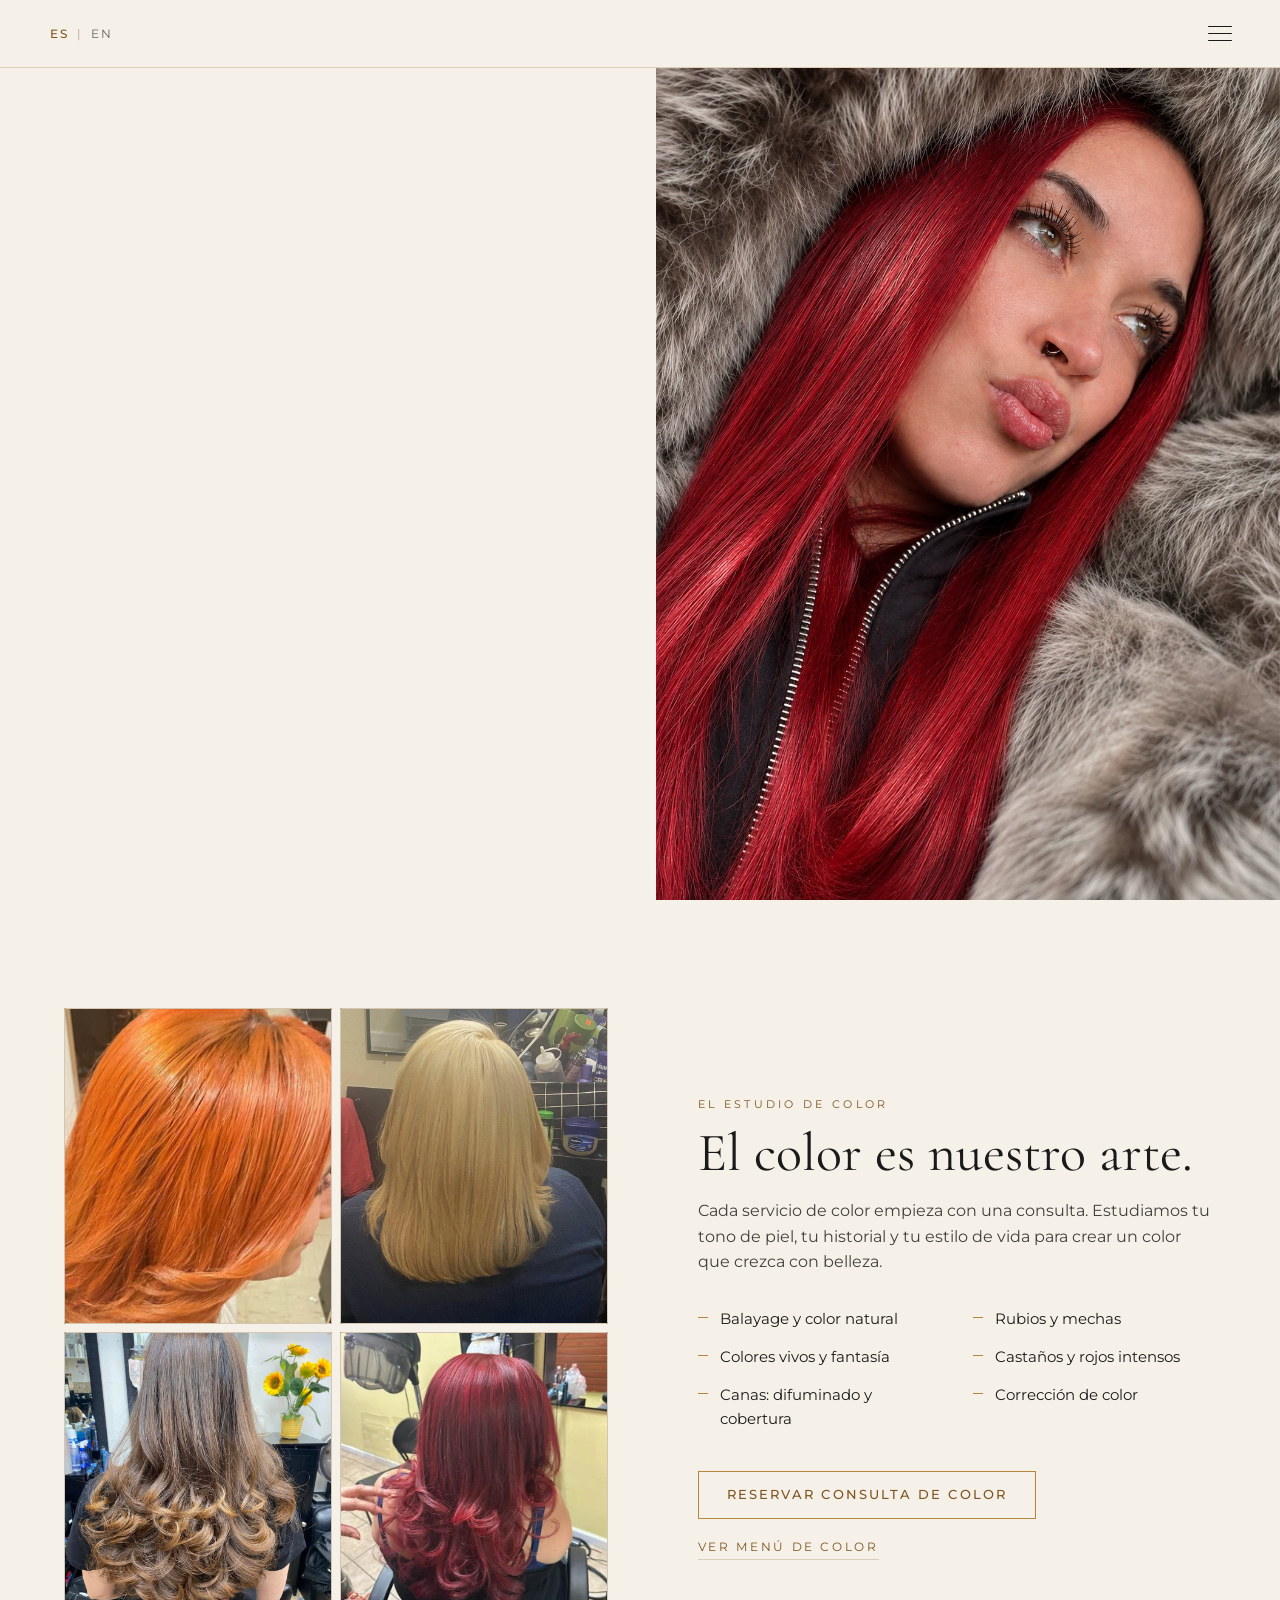
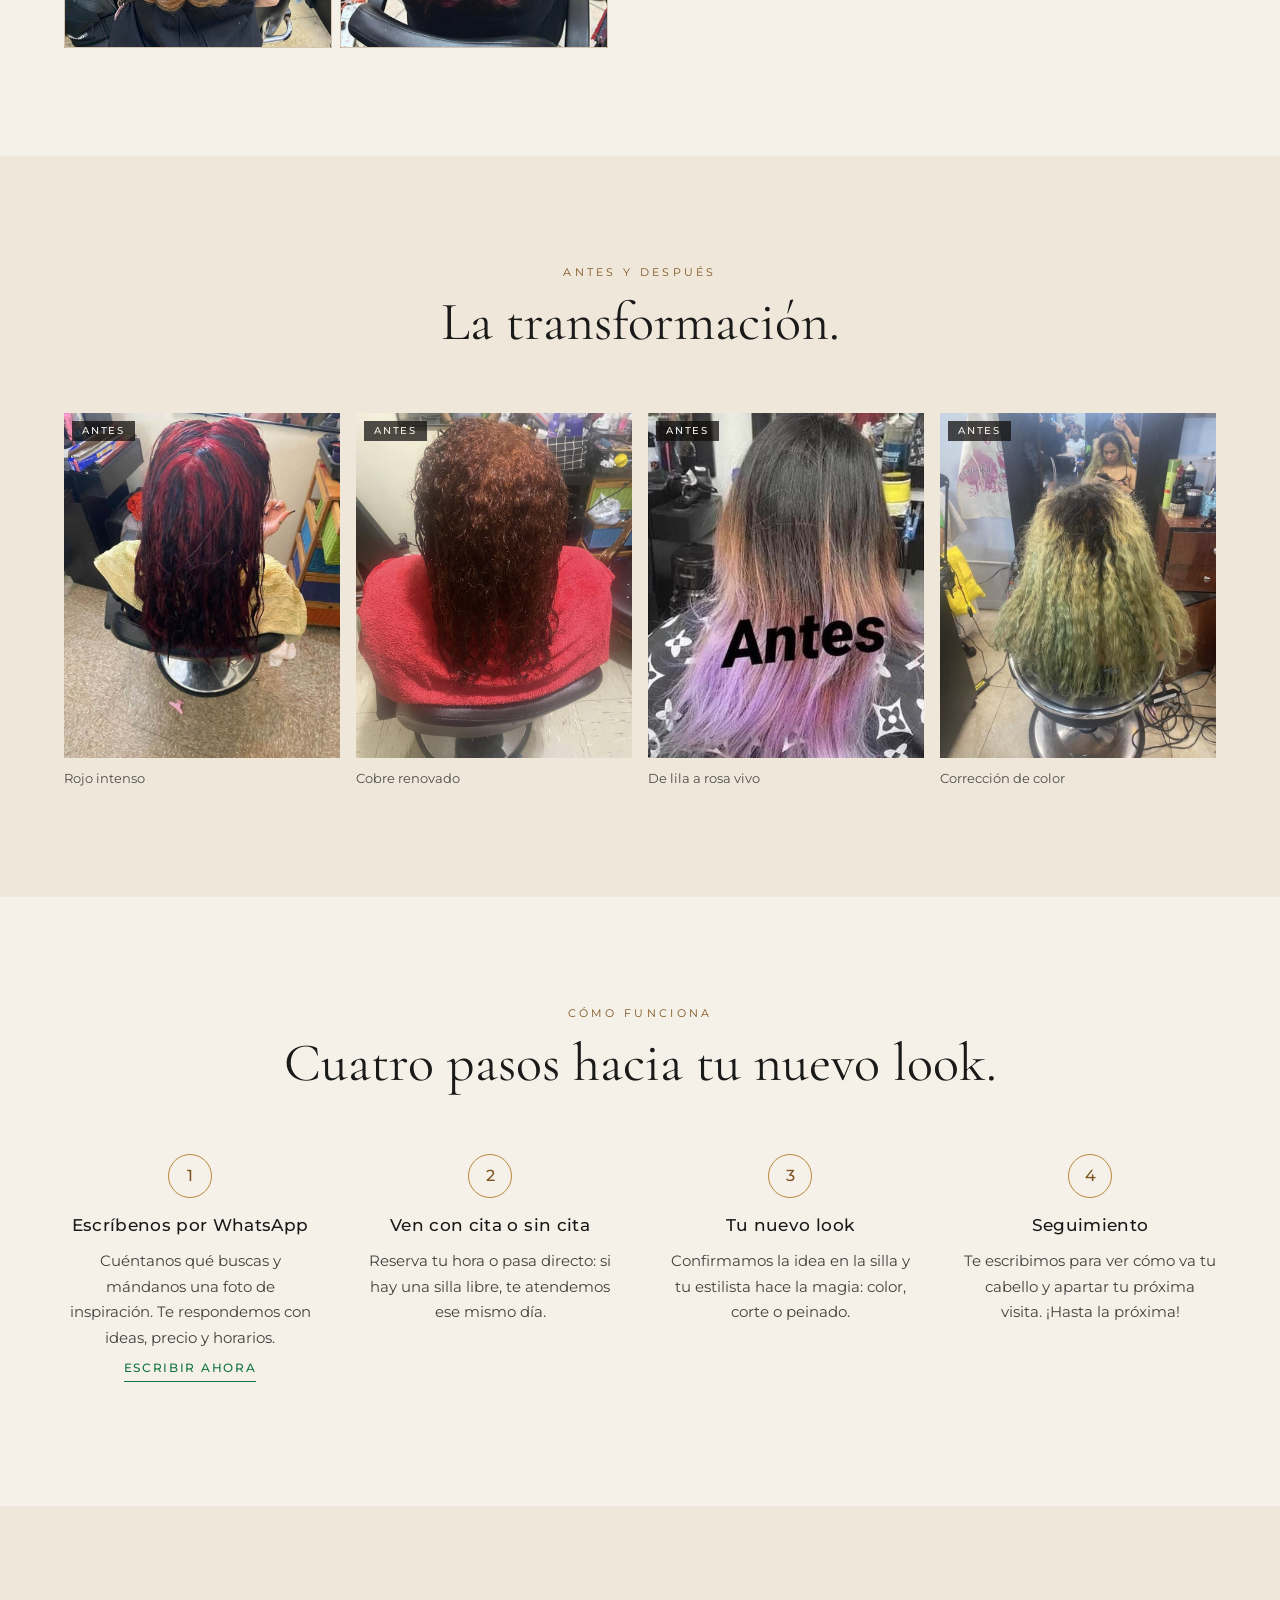
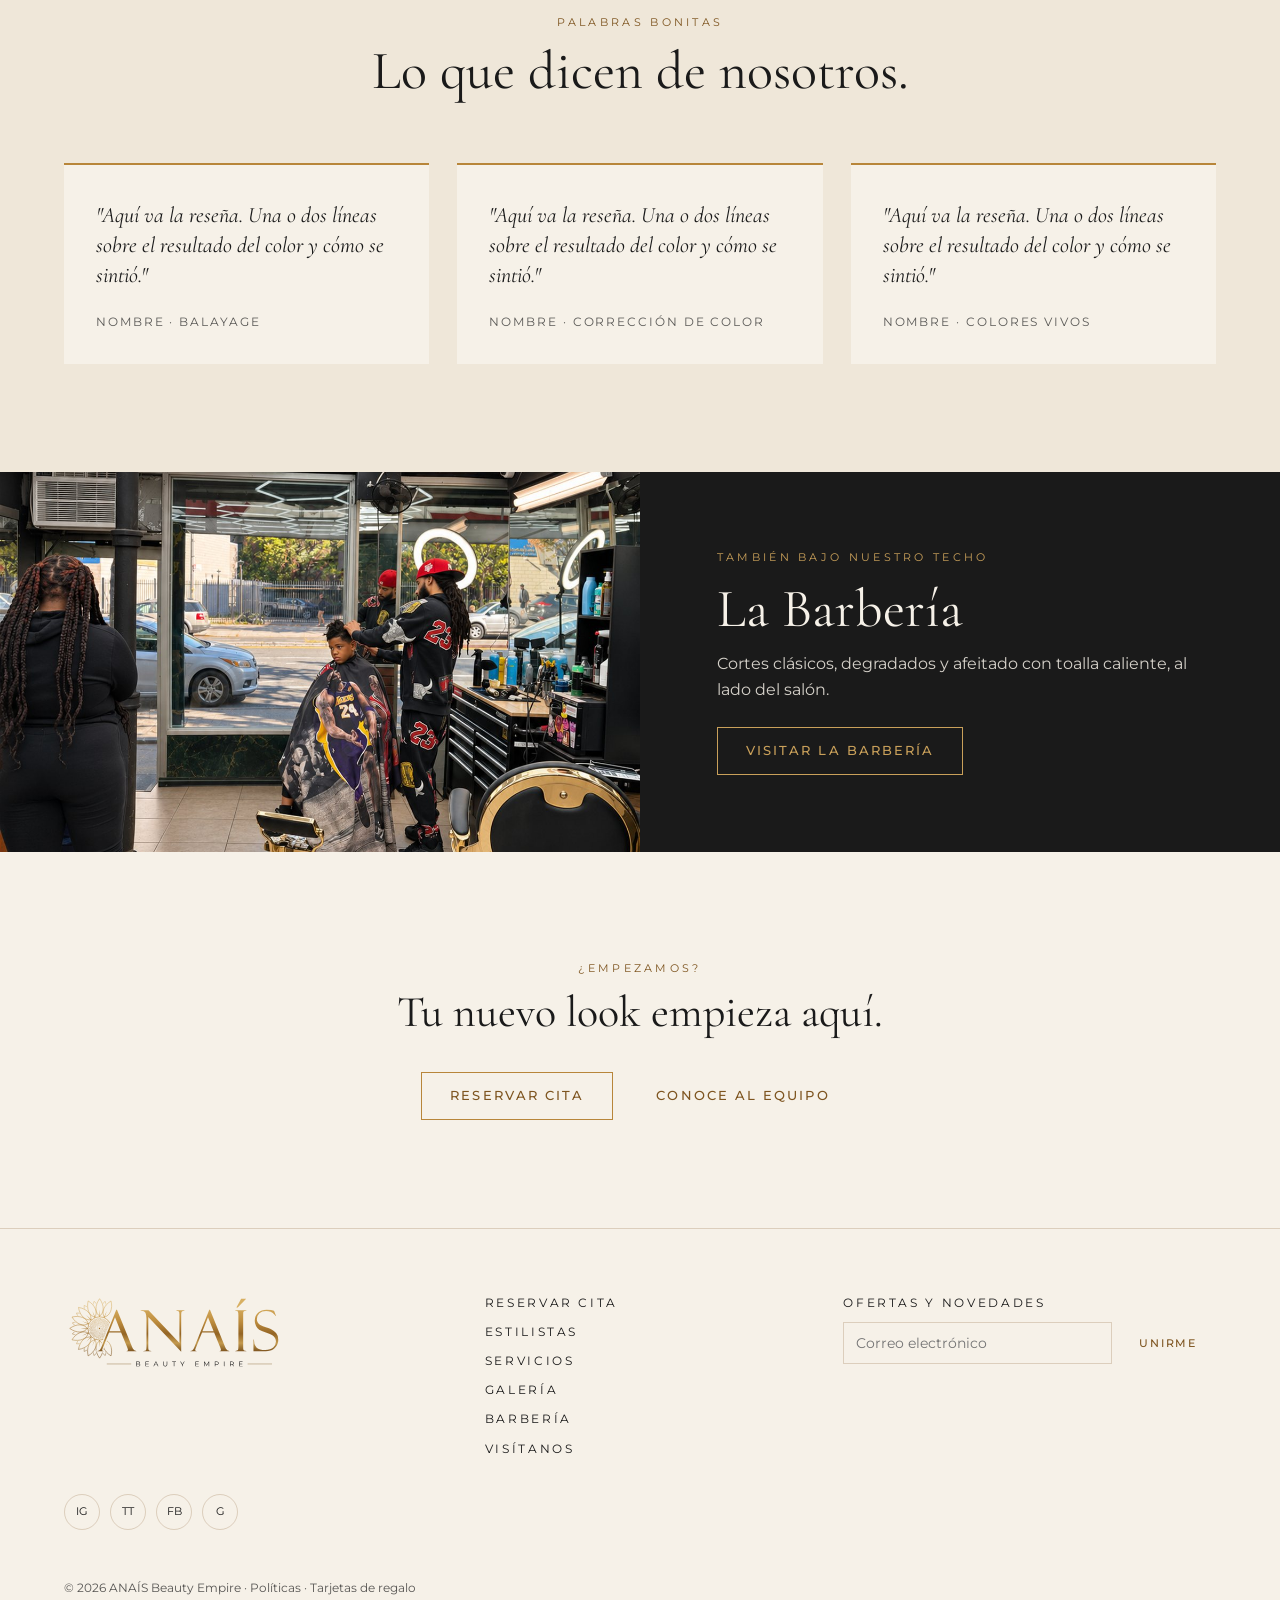
==== commit fb598a9a: "Before/after photos; fix the squashed band photo on iPhone - Before / after section: four real clien" ====
--- a/index.html
+++ b/index.html
@@ -150,11 +150,25 @@
         <p class="eyebrow"><span lang="es">Antes y después</span><span lang="en">Before &amp; after</span></p>
         <h2><span lang="es">La transformación.</span><span lang="en">The transformation.</span></h2>
       </div>
+      <!-- each tile shows the before photo, then the after, 3 seconds each (js/gallery.js);
+           the Antes / Después label follows (css/sections.css). Photos: assets/before-after/ -->
       <div class="ba">
-        <figure><div class="ph ph--square"><span lang="es">Antes / después 1</span><span lang="en">Before / after 1</span></div><figcaption><span lang="es">De castaño a balayage suave</span><span lang="en">Brunette to soft balayage</span></figcaption></figure>
-        <figure><div class="ph ph--square"><span lang="es">Antes / después 2</span><span lang="en">Before / after 2</span></div><figcaption><span lang="es">Cobre renovado</span><span lang="en">Copper refresh</span></figcaption></figure>
-        <figure><div class="ph ph--square"><span lang="es">Antes / después 3</span><span lang="en">Before / after 3</span></div><figcaption><span lang="es">Violeta vivo</span><span lang="en">Vivid violet</span></figcaption></figure>
-        <figure><div class="ph ph--square"><span lang="es">Antes / después 4</span><span lang="en">Before / after 4</span></div><figcaption><span lang="es">Corrección de color</span><span lang="en">Color correction</span></figcaption></figure>
+        <figure><div class="shot ba__shot">
+          <img class="is-on" src="assets/before-after/red-antes.jpg" alt="Antes: cabello oscuro con mechas rojas desteñidas / Before: dark hair with faded red streaks" loading="lazy">
+          <img src="assets/before-after/red-despues.jpg" alt="Después: rojo intenso / After: vivid red" loading="lazy">
+        </div><figcaption><span lang="es">Rojo intenso</span><span lang="en">Vivid red</span></figcaption></figure>
+        <figure><div class="shot ba__shot">
+          <img class="is-on" src="assets/before-after/copper-antes.jpg" alt="Antes: cobre rizado / Before: curly copper" loading="lazy">
+          <img src="assets/before-after/copper-despues.jpg" alt="Después: cobre liso y brillante / After: sleek, glossy copper" loading="lazy">
+        </div><figcaption><span lang="es">Cobre renovado</span><span lang="en">Copper refresh</span></figcaption></figure>
+        <figure><div class="shot ba__shot">
+          <img class="is-on" src="assets/before-after/pink-antes.jpg" alt="Antes: puntas lila desteñidas / Before: faded lilac ends" loading="lazy">
+          <img src="assets/before-after/pink-despues.jpg" alt="Después: rosa vivo / After: vivid pink" loading="lazy">
+        </div><figcaption><span lang="es">De lila a rosa vivo</span><span lang="en">Lilac to vivid pink</span></figcaption></figure>
+        <figure><div class="shot ba__shot">
+          <img class="is-on" src="assets/before-after/correction-antes.jpg" alt="Antes: rubio amarillento y verdoso, maltratado / Before: brassy, green-tinged damaged blonde" loading="lazy">
+          <img src="assets/before-after/correction-despues.jpg" alt="Después: rubio platino, liso / After: sleek platinum blonde" loading="lazy">
+        </div><figcaption><span lang="es">Corrección de color</span><span lang="en">Color correction</span></figcaption></figure>
       </div>
     </section>
 
--- a/css/sections.css
+++ b/css/sections.css
@@ -200,7 +200,18 @@
 
 .ba { display: grid; grid-template-columns: repeat(4, 1fr); gap: 16px; }
 .ba figure { margin: 0; }
-.ba .ph { aspect-ratio: 4 / 5; }                     /* portrait, like hair photos */
+.ba .ph, .ba .shot { aspect-ratio: 4 / 5; }         /* portrait, like hair photos */
+/* before / after: the tile shows the before photo, then the after (js/gallery.js swaps .is-on);
+   the label in the corner follows the photo on screen */
+.ba__shot::after {
+  content: "Antes"; position: absolute; left: 8px; top: 8px; z-index: 1; padding: 4px 10px;
+  background: rgba(14, 12, 10, .72); color: #F6F1E8;
+  font: 500 10px/1.2 Montserrat, sans-serif; letter-spacing: .18em; text-transform: uppercase;
+  transition: background-color .4s ease;
+}
+.ba__shot:has(img:last-child.is-on)::after { content: "Después"; background: #8F6326; }
+html[lang="en"] .ba__shot::after { content: "Before"; }
+html[lang="en"] .ba__shot:has(img:last-child.is-on)::after { content: "After"; }
 .ba figcaption { margin-top: 10px; font-size: 13px; opacity: .75; }
 
 /* ---------- steps ---------- */
@@ -321,11 +332,15 @@
 .crosslink .ph { min-height: 380px; aspect-ratio: auto; }
 /* a real photo in the band (salon page: the barbershop interior, cropped to the barber at work;
    barbershop page: a salon client) */
+/* Two columns (desktop layout): the photo is laid over the left half and fills it, so the band's
+   height comes from the text (at least 380px), never from the photo's own shape. One column
+   (mobile layout, below): a normal photo of fixed height. Either way object-fit crops it.
+   (Not "contain: size": Safari then forgets the photo's shape and squashes it to fit.) */
+.crosslink:has(.crosslink__photo) { position: relative; min-height: 380px; }
+.crosslink:has(.crosslink__photo) > .crosslink__text { grid-column: 2; }
 .crosslink__photo {
-  display: block; width: 100%; height: auto; min-height: 380px; object-fit: cover; object-position: 55% 58%;
-  /* the band's height comes from the text, not the photo: no size or shape of its own, so it
-     stretches to fill its half of the band */
-  contain: size; aspect-ratio: auto;
+  position: absolute; top: 0; left: 0; width: 50%; height: 100%;
+  display: block; object-fit: cover; object-position: 55% 58%;
 }
 .crosslink__photo--salon { object-position: 45% 45%; }   /* barbershop page: her waves and the stylist */
 .crosslink__text { display: grid; align-content: center; justify-items: start; gap: 14px; padding: clamp(40px, 6vw, 88px); }
@@ -436,7 +451,9 @@
   .quotes, .steps { grid-template-columns: 1fr; }
   .footer { grid-template-columns: 1fr 1fr; }
   .crosslink .ph { min-height: 240px; }
-  .crosslink__photo { min-height: 240px; }
+  .crosslink:has(.crosslink__photo) { min-height: 0; }
+  .crosslink:has(.crosslink__photo) > .crosslink__text { grid-column: auto; }
+  .crosslink__photo { position: static; width: 100%; height: 240px; }
 }
 /* ---------- a real photo inside a placeholder box (.ph.ph--photo): it fills the box, so the box
    keeps deciding the size and shape, exactly as it did for the grey placeholder ---------- */
@@ -687,7 +704,7 @@
   .profile__back { margin-bottom: 12px; }
   .profile__photo .ph, .profile__photo img { height: max(240px, calc(100svh - var(--header-h) - 96px)); }
   .profile__actions { margin-top: 18px; }
-  .crosslink .ph, .crosslink__photo { min-height: 240px; }
+  .crosslink .ph, .crosslink:has(.crosslink__photo) { min-height: 240px; }
   .visit { gap: 32px; }
   .visit__map { aspect-ratio: auto; height: max(240px, calc(100svh - var(--header-h) - 48px)); }
   .map-pin { width: 76px; height: 76px; }
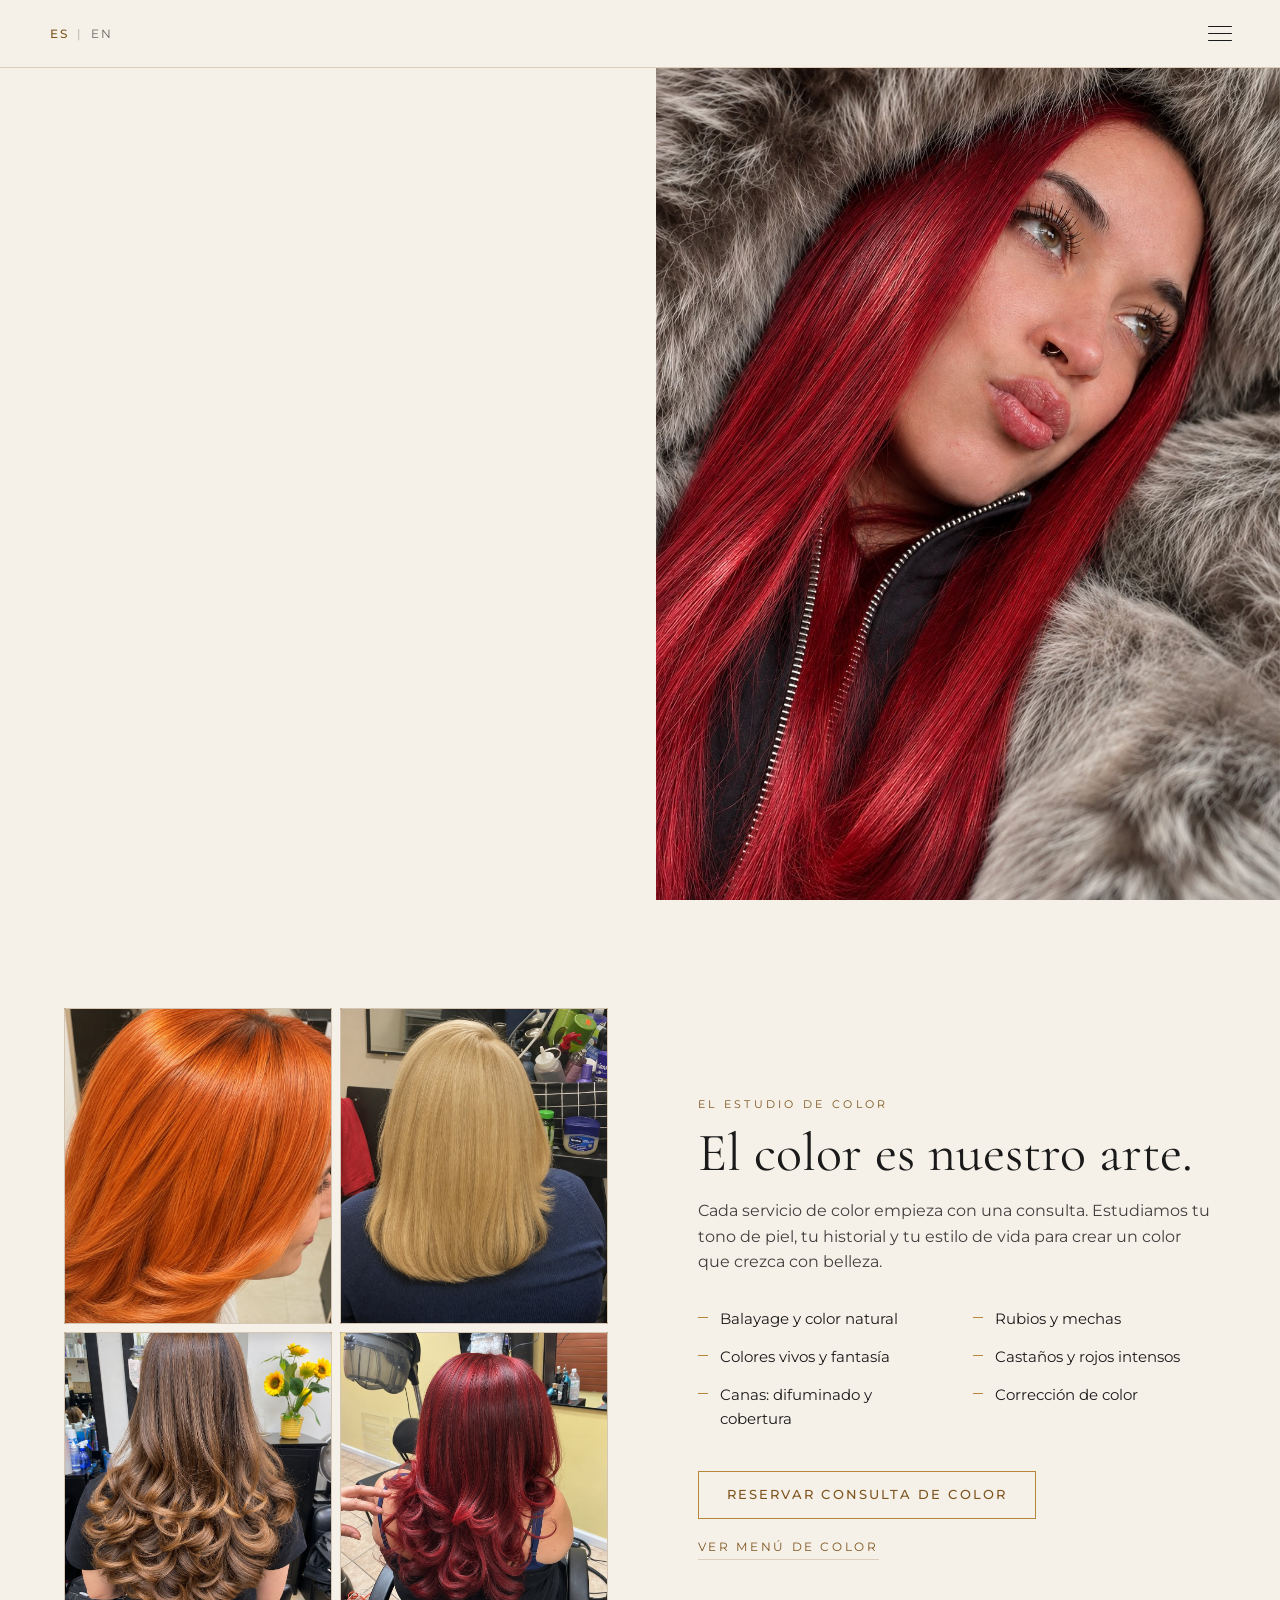
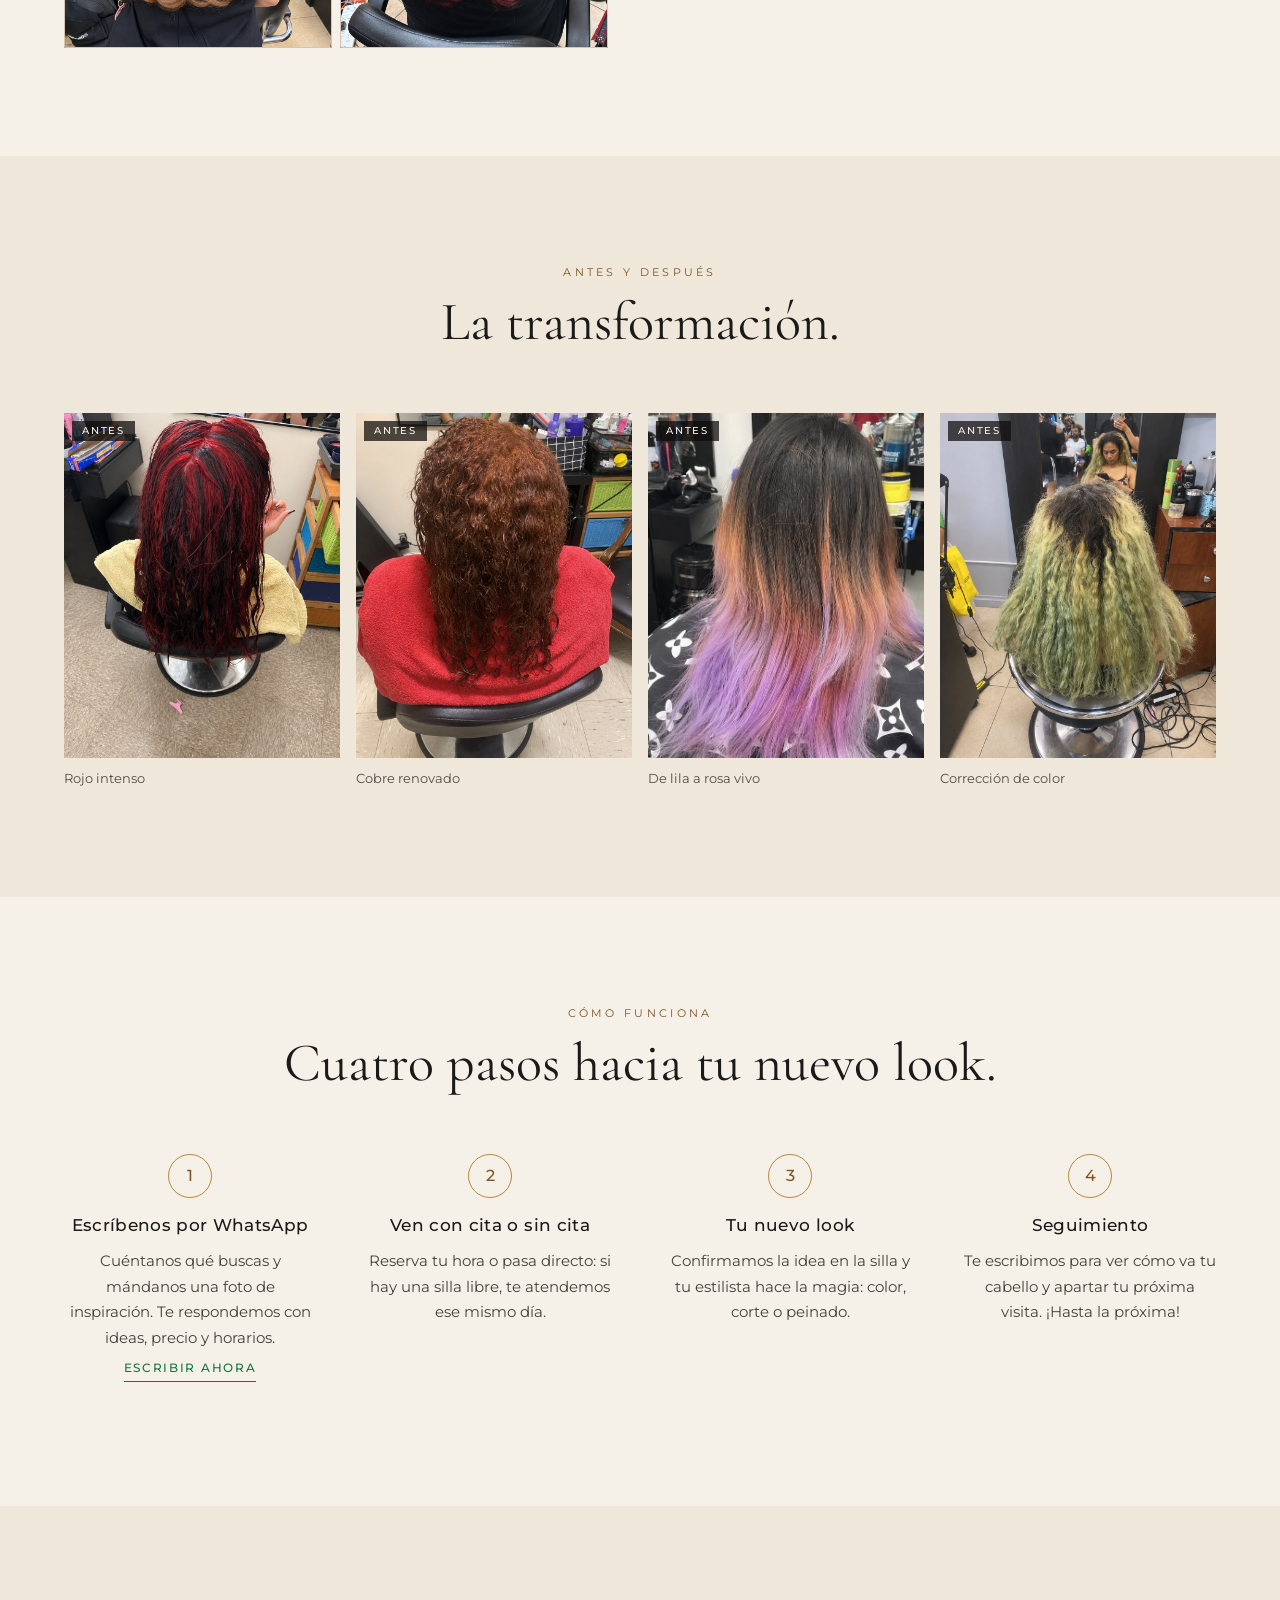
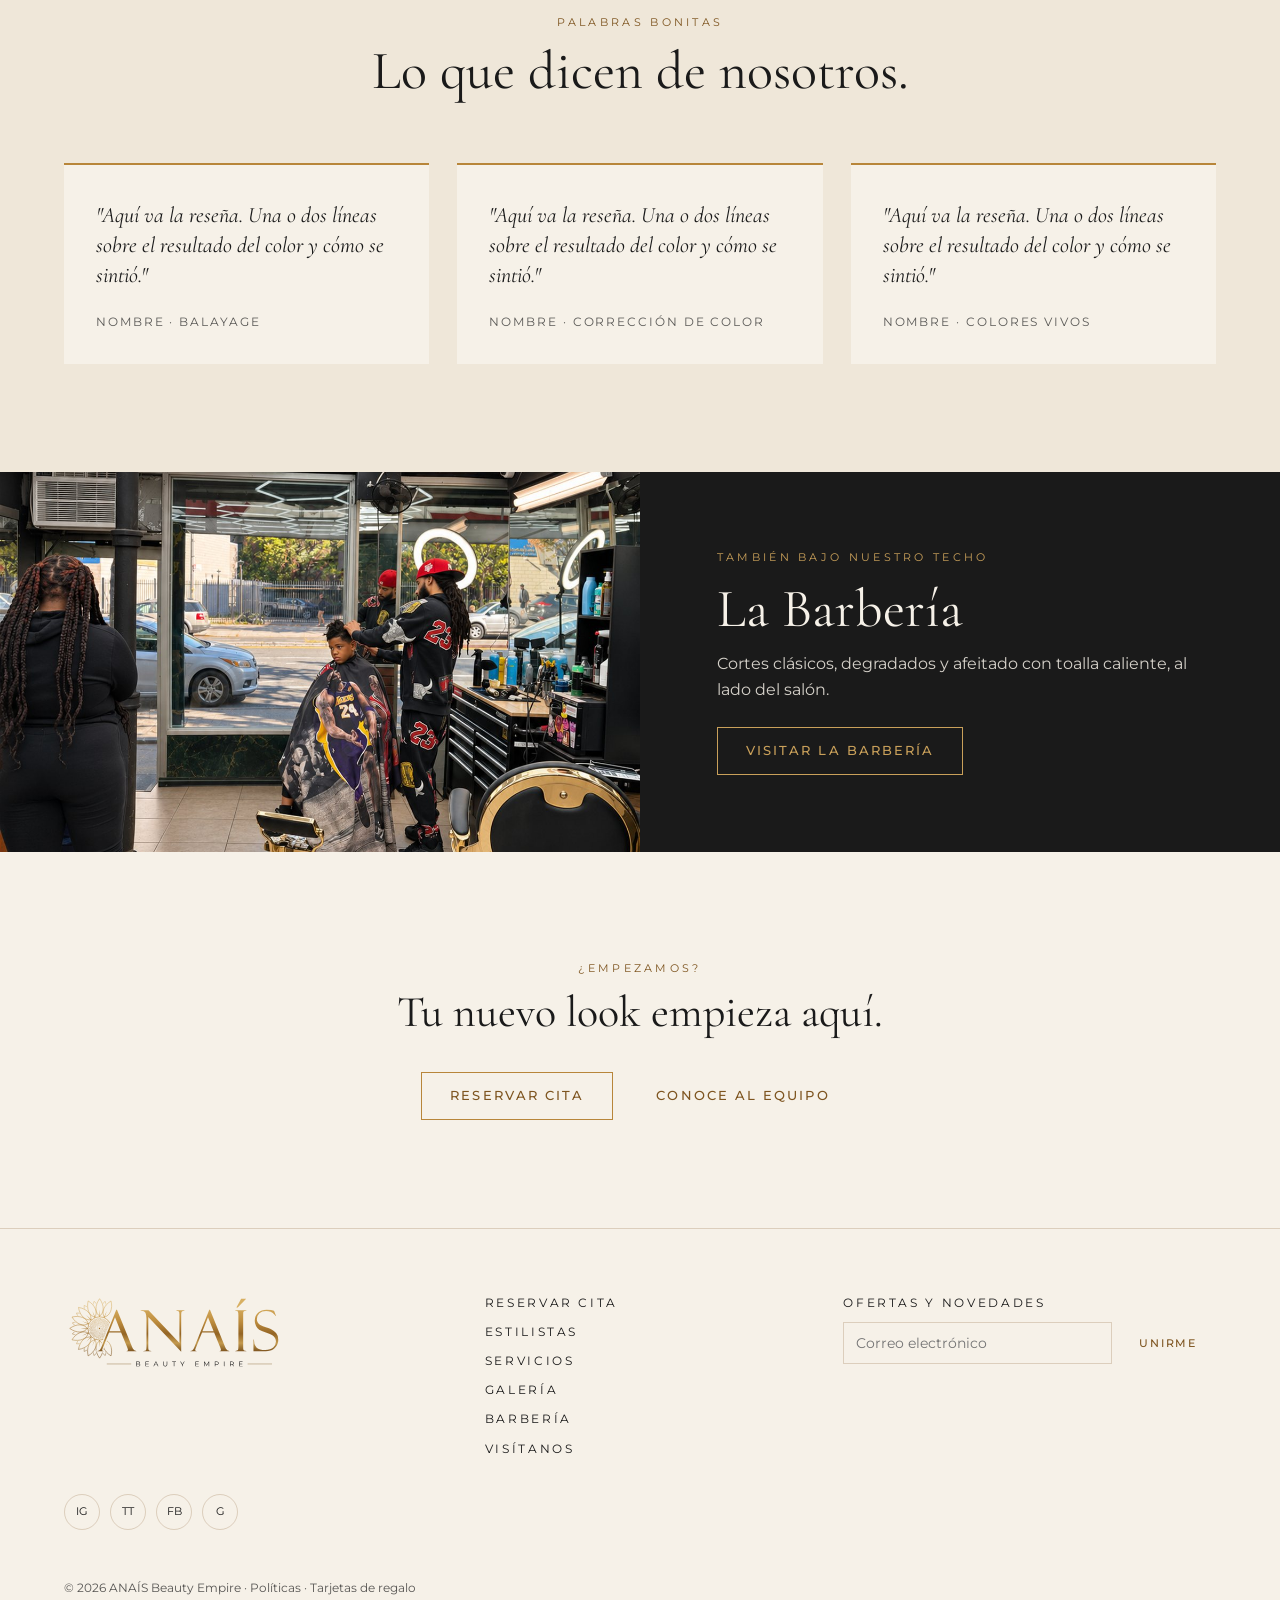
==== commit 642724db: "Barbershop logo in the header and footer; updated before/after, color and nail photos Replaces the b" ====
--- a/index.html
+++ b/index.html
@@ -9,7 +9,7 @@
   <link rel="preconnect" href="https://fonts.gstatic.com" crossorigin>
   <link href="https://fonts.googleapis.com/css2?family=Cormorant+Garamond:ital,wght@0,400;0,500;1,400&family=Montserrat:wght@400;500&display=swap" rel="stylesheet">
   <link rel="stylesheet" href="css/site.css?v=2026-11-25-screens1">
-  <link rel="stylesheet" href="css/sections.css?v=2026-11-25-team2">
+  <link rel="stylesheet" href="css/sections.css?v=2026-11-25-herofirst">
   <link rel="stylesheet" href="css/booking.css?v=2026-11-25-team1">
   <link rel="stylesheet" href="css/wireframe.css">
   <link rel="stylesheet" href="css/intro.css?v=2026-11-25e">
@@ -52,7 +52,7 @@
         <img class="brand__flower" src="anais-lockup-flower-gold-light-bg.svg" alt="">
         <img class="brand__word" src="anais-lockup-word-gold-light-bg.svg" alt="">
       </span>
-      <span class="brand__placeholder only-barber" aria-hidden="true">Logo</span>
+      <img class="brand__barber only-barber" src="anais-barbershop-lockup-gold-dark-bg.svg" alt="ANAÍS Barbershop">
     </a>
     <button class="menu-btn" type="button" aria-expanded="false" aria-controls="menu" aria-label="Menú">
       <span class="menu-btn__bars" aria-hidden="true"></span>
@@ -758,7 +758,7 @@
   <footer class="footer">
     <div class="footer__brand">
       <img class="only-salon" src="anais-logo-gold-light-bg.svg" alt="ANAÍS Beauty Empire">
-      <span class="logo-slot logo-slot--small only-barber"><span lang="es">Logo de la barbería</span><span lang="en">Barbershop logo</span></span>
+      <img class="only-barber" src="anais-barbershop-logo-gold-dark-bg.svg" alt="ANAÍS Barbershop">
     </div>
     <nav class="footer__nav" aria-label="Footer">
       <a href="#book"><span lang="es">Reservar cita</span><span lang="en">Book appointment</span></a>
@@ -815,7 +815,7 @@
   </a>
 
 
-  <script src="js/site.js?v=2026-11-25-audit6"></script>
+  <script src="js/site.js?v=2026-11-25-herofirst"></script>
   <script src="js/booking.js?v=2026-11-25-audit6"></script>
   <script src="js/gallery.js?v=2026-11-25-audit6"></script>
   <script src="js/lightbox.js?v=2026-11-25-audit6"></script>
--- a/css/sections.css
+++ b/css/sections.css
@@ -56,12 +56,9 @@
 /* inner pages start right under the fixed header, so give them room */
 .page.sec { padding-top: calc(var(--header-h) + clamp(40px, 7vw, 88px)); min-height: 70vh; min-height: 70svh; }
 
-/* ---------- barbershop logo placeholder in the header ---------- */
-.brand__placeholder {
-  display: flex; flex-direction: column; align-items: center; justify-content: center; width: 48px; height: 48px; border-radius: 50%;
-  border: 1px dashed var(--gold); color: var(--gold-deep);
-  font: 500 8px/1.2 Montserrat, system-ui, sans-serif; letter-spacing: .14em; text-transform: uppercase; text-align: center;
-}
+/* ---------- barbershop logo in the header ----------
+   Shears, clippers and ANAÍS without the tagline, the same height as the salon's lockup. */
+.brand__barber { display: block; height: 50px; width: auto; aspect-ratio: 1363 / 398; }
 
 /* ---------- hero additions ---------- */
 .hero__sub { margin: 0; max-width: 560px; font-size: 15px; opacity: .8; }
@@ -101,6 +98,11 @@
 .hero__photo--silver { opacity: 0; animation: hero-swap-2 12s linear infinite; }
 .hero__photo--blonde { opacity: 0; animation: hero-swap-3 12s linear infinite; }
 .hero__photo--waves  { opacity: 0; animation: hero-swap-4 12s linear infinite; }
+/* THE LANDING ALWAYS OPENS ON THE RED PHOTO (Erickson, 25 Nov 2026), on every refresh and every device.
+   The loop above starts from red, so it must not start early: it waits while the sunflower entrance
+   is playing (body.intro-on) and until the red photo itself has loaded (body.hero-wait, js/site.js).
+   Without this the loop ran unseen behind the entrance and the page could open on another photo. */
+body.intro-on .hero__photo, body.hero-wait .hero__photo { animation: none; }
 @keyframes hero-swap-2 {
   0%, 25% { opacity: 0; }
   28.33%, 53.33% { opacity: 1; }
@@ -615,7 +617,7 @@
 }
 
 @media (max-width: 540px), (orientation: portrait) and (max-width: 899px), (orientation: portrait) and (max-width: 1024px) and (pointer: coarse) {
-  .brand__placeholder { width: 42px; height: 42px; }
+  .brand__barber { height: 44px; }
   .hero:not(.hero--photo) { padding-top: 100px; }
   .footer { grid-template-columns: 1fr; }
   .checks { grid-template-columns: 1fr; }
@@ -627,7 +629,7 @@
 @media (orientation: portrait) and (min-width: 641px) and (max-width: 899px), (orientation: portrait) and (min-width: 900px) and (max-width: 1024px) and (pointer: coarse) {
   :root { --pad-x: 48px; --header-h: 68px; }
   .brand__lockup { height: 50px; }
-  .brand__placeholder { width: 48px; height: 48px; }
+  .brand__barber { height: 50px; }
   .sec > * { max-width: 680px; }
   h2 { font-size: 46px; }
   .lede { font-size: 16px; max-width: 540px; }
@@ -678,7 +680,7 @@
 @media (orientation: landscape) and (max-height: 500px) {
   :root { --header-h: 52px; }
   .brand__lockup { height: 38px; }
-  .brand__placeholder { width: 38px; height: 38px; font-size: 7px; }
+  .brand__barber { height: 38px; }
   /* the menu: all six bars must fit under the header */
   .menu { top: calc(var(--header-h) + 6px); gap: 4px; }
   .menu a { padding-top: 8px; padding-bottom: 8px; font-size: 12px; }
